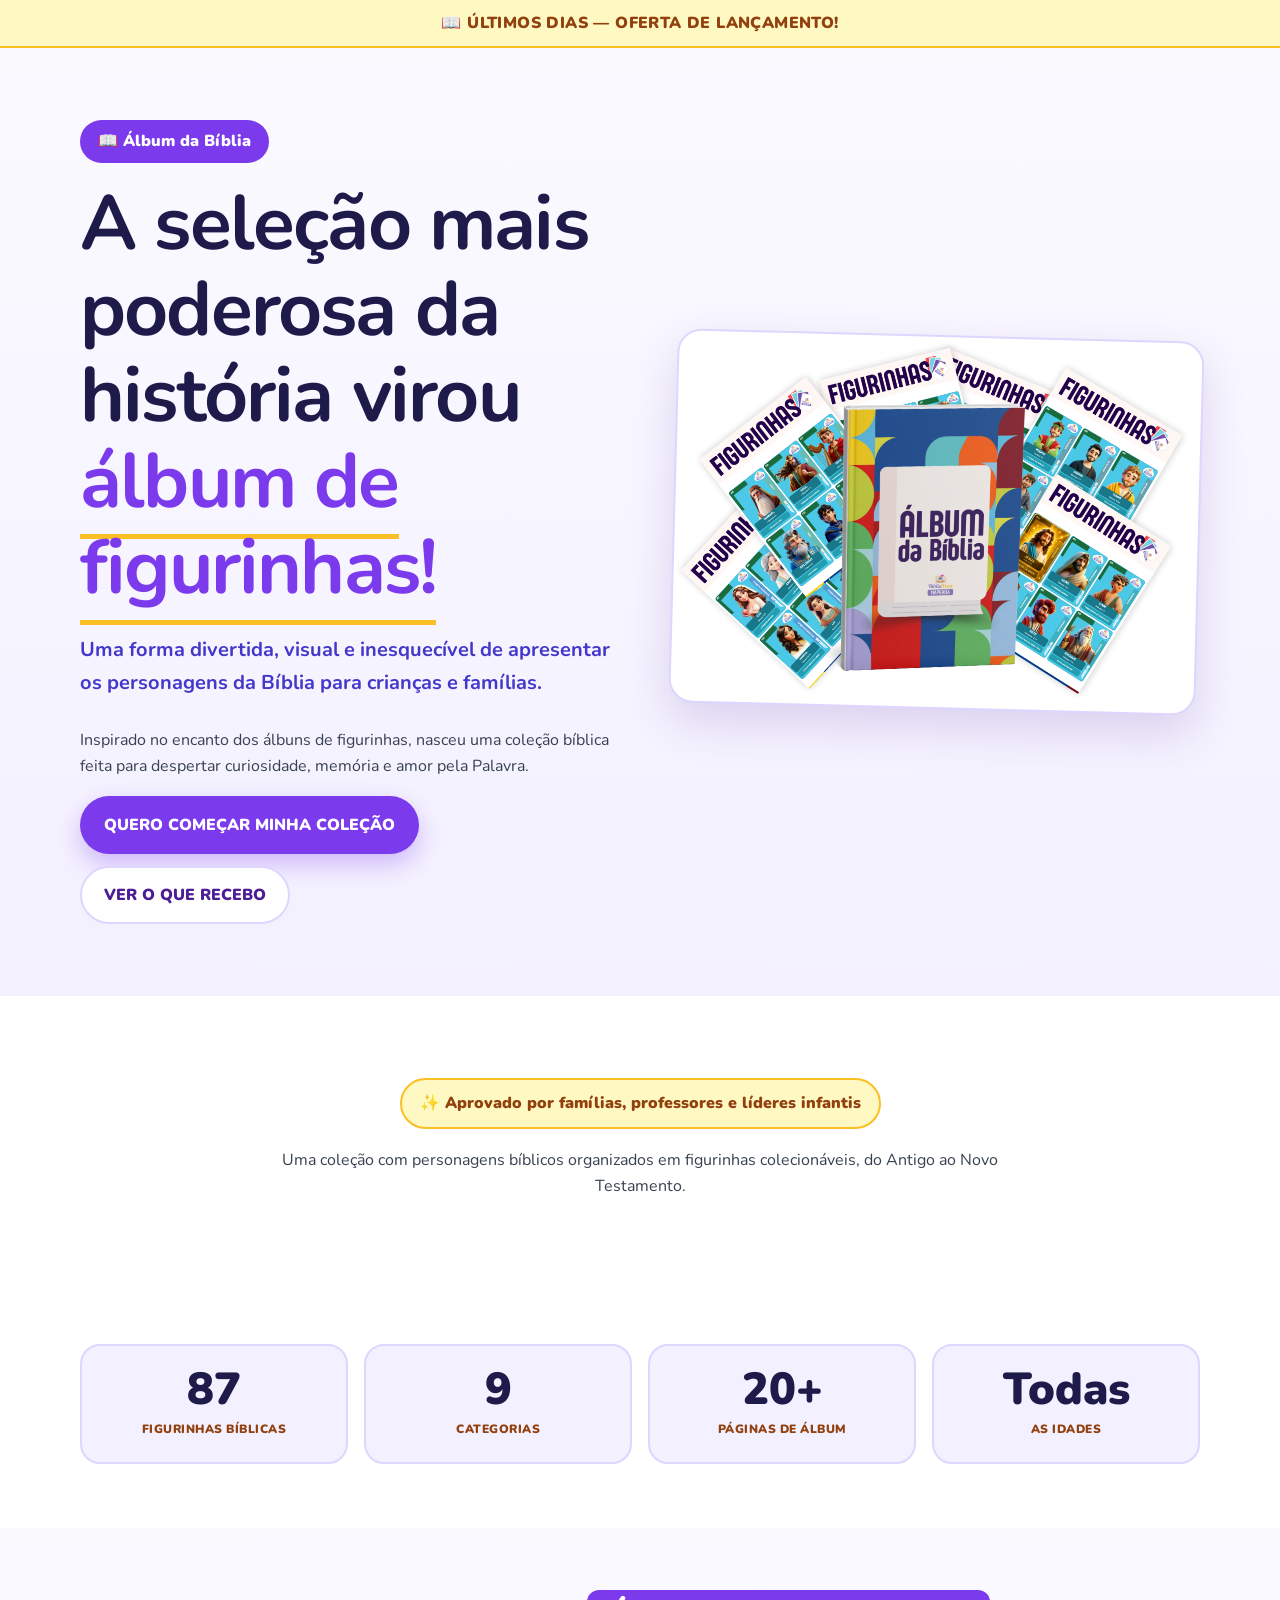
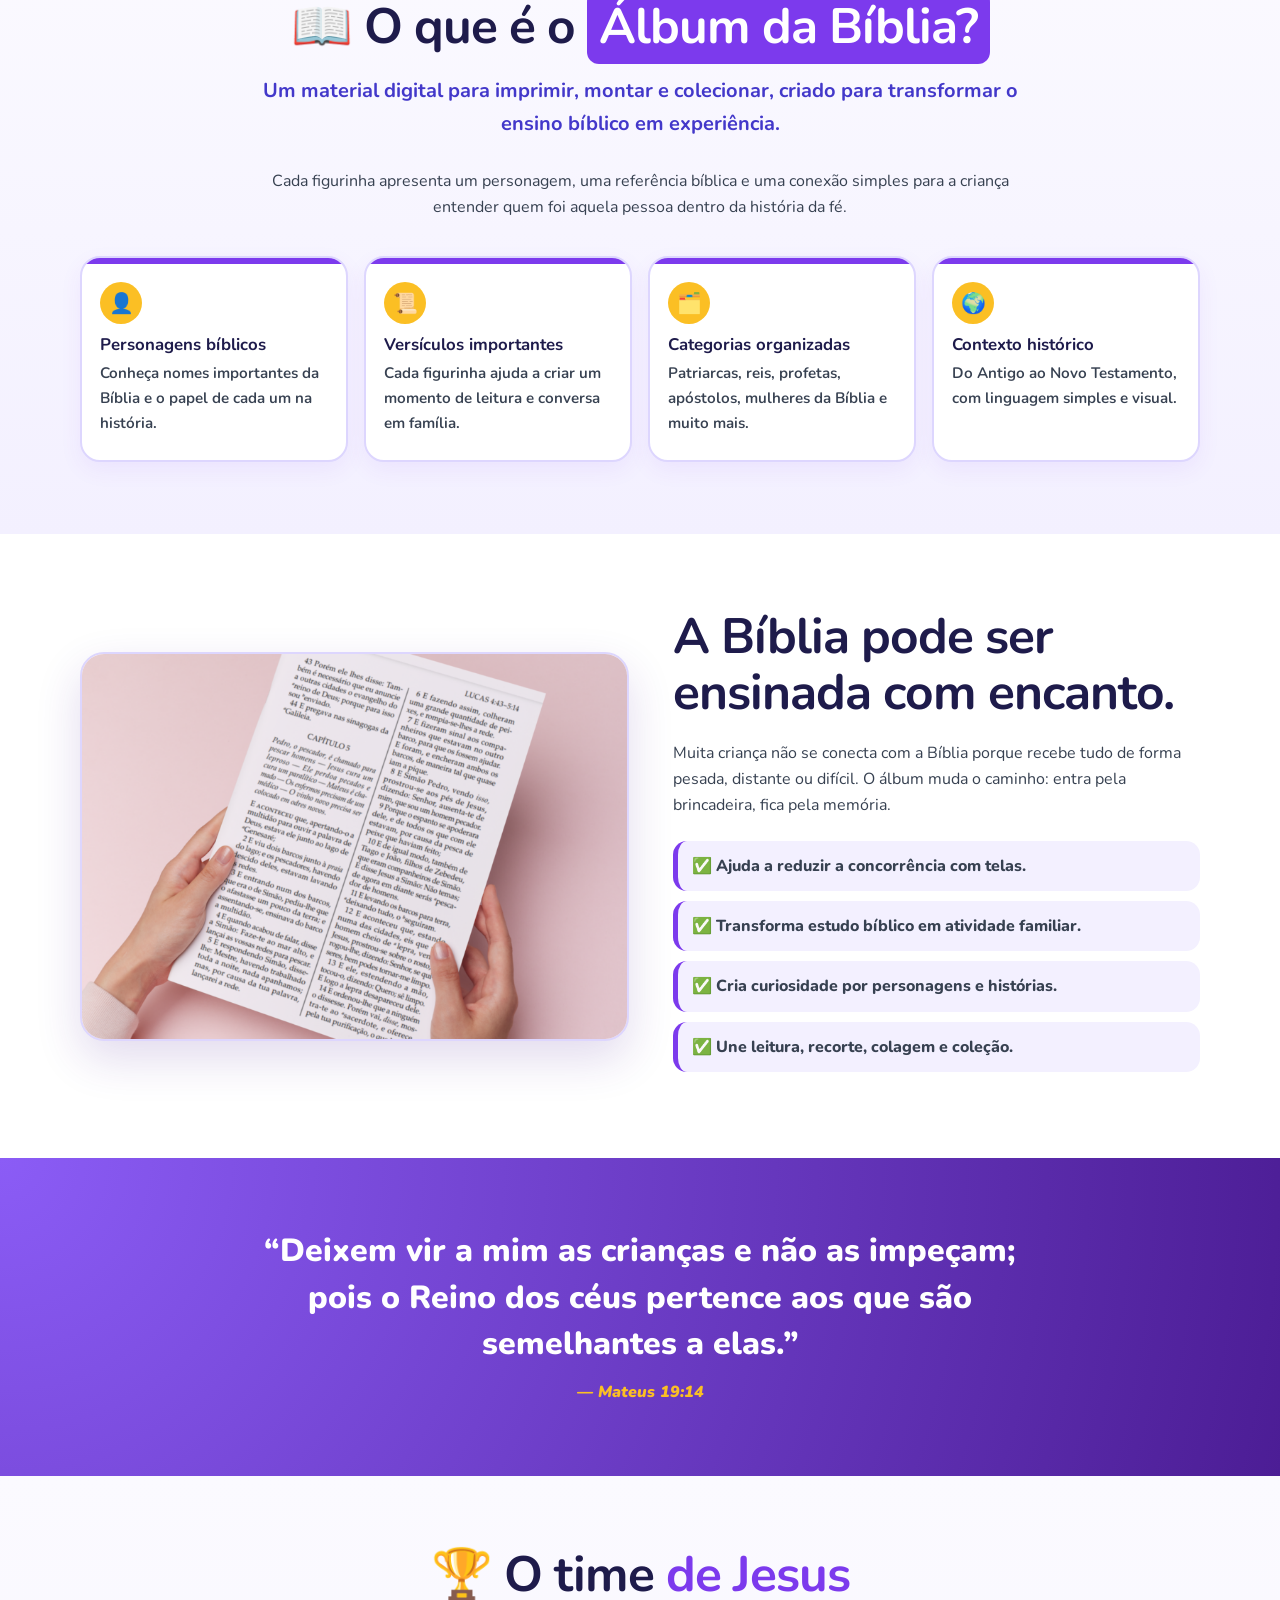
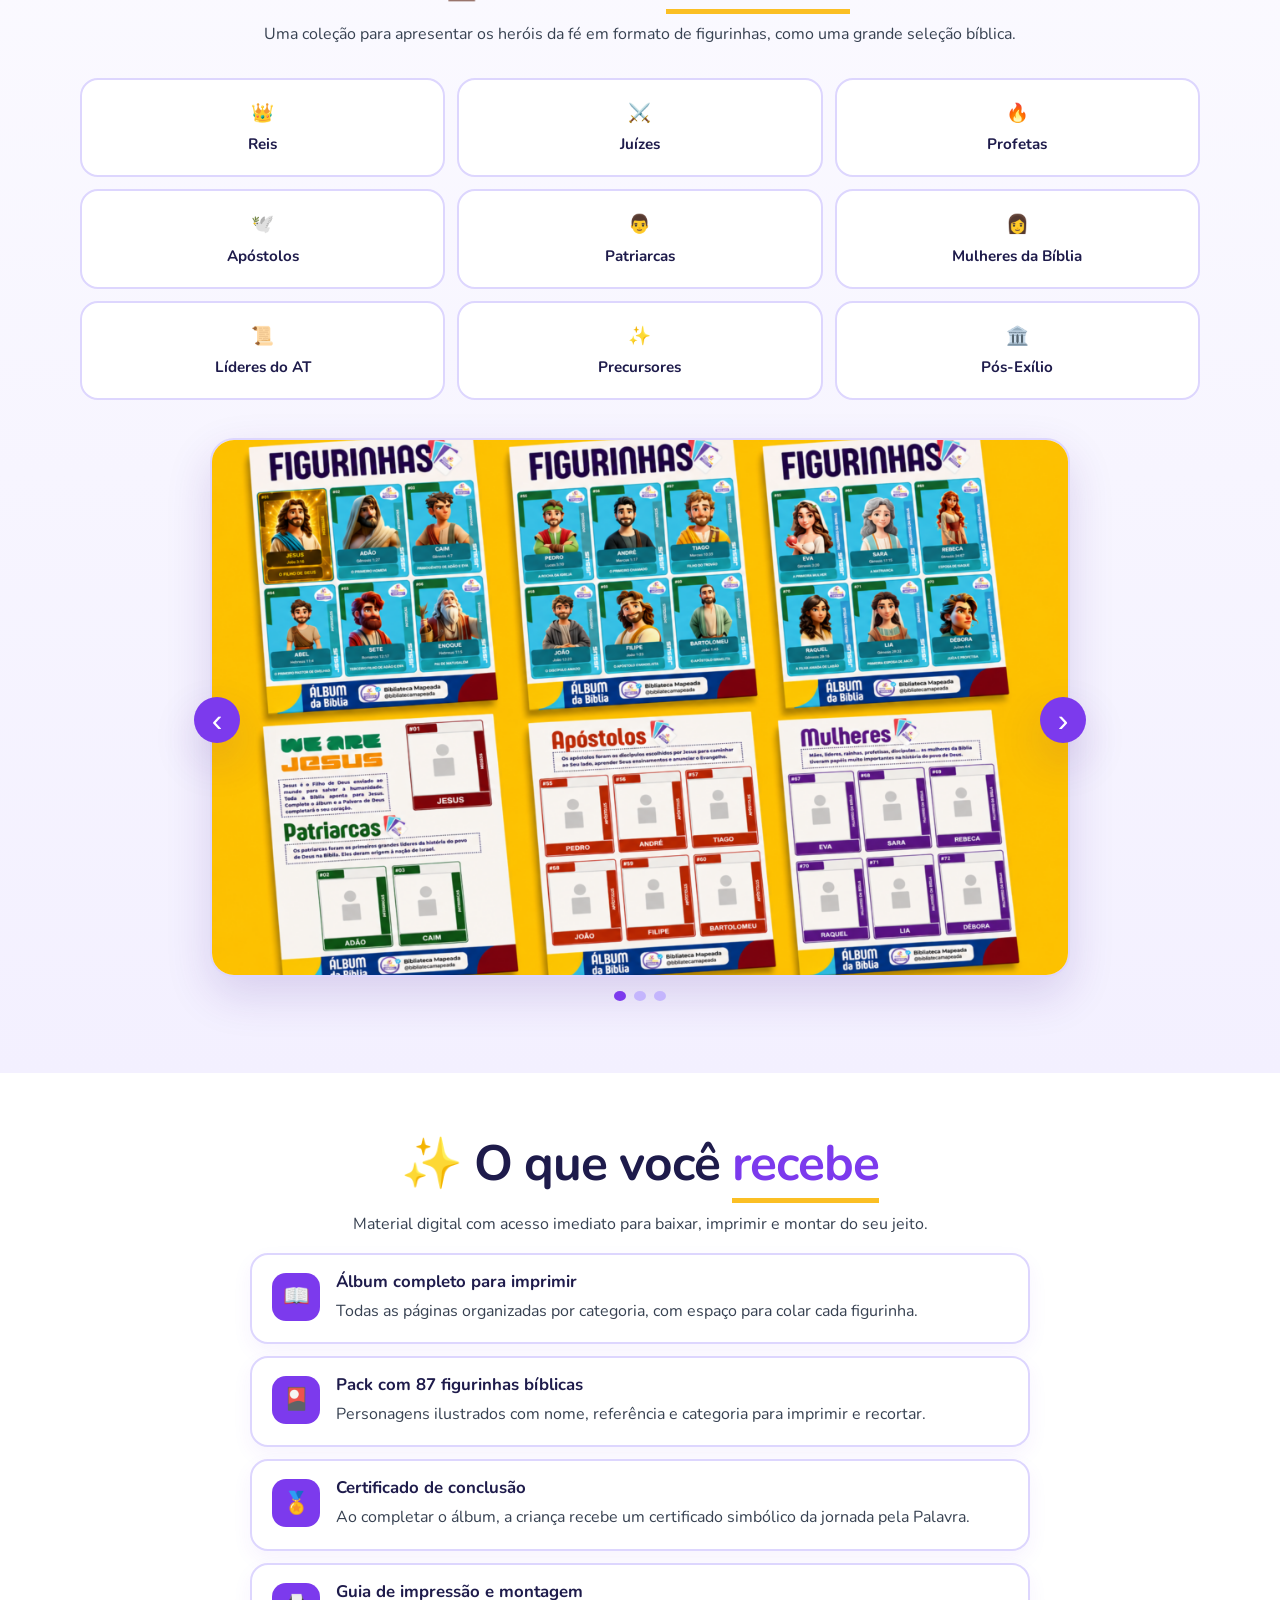
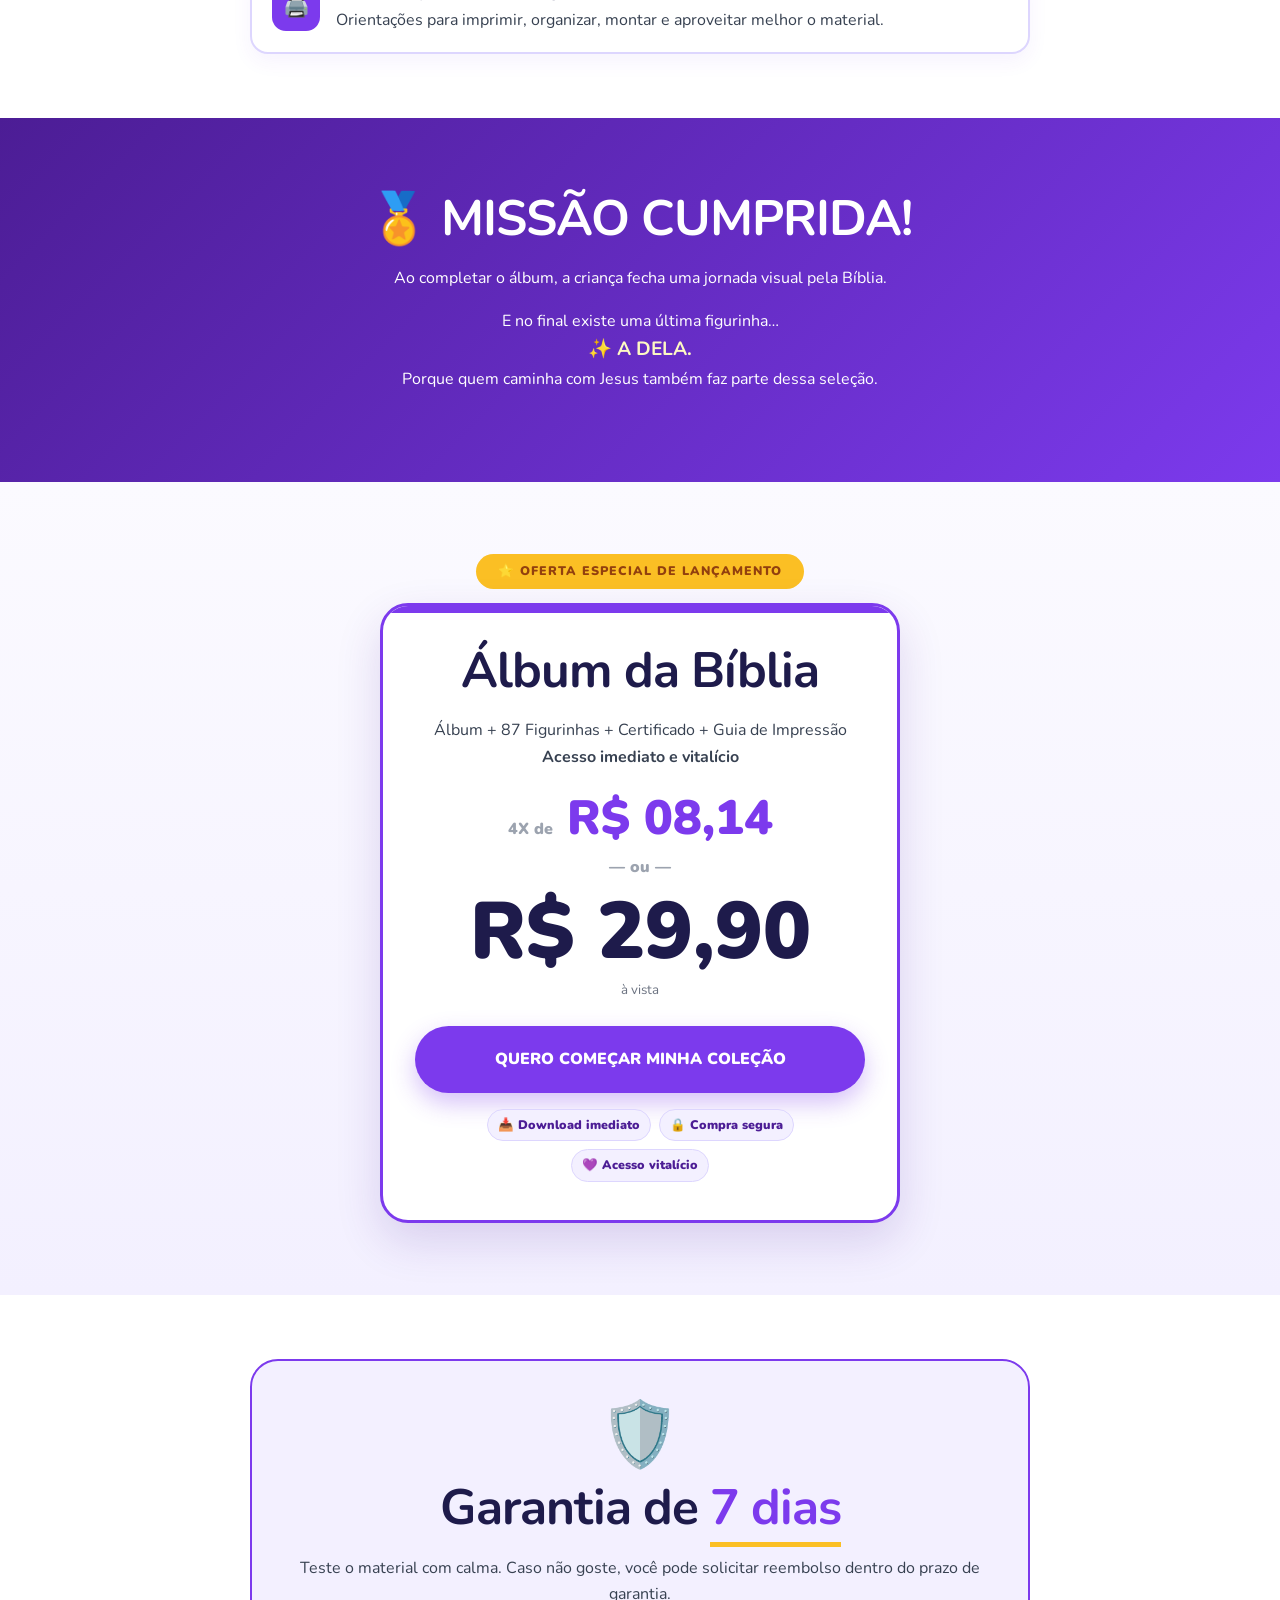
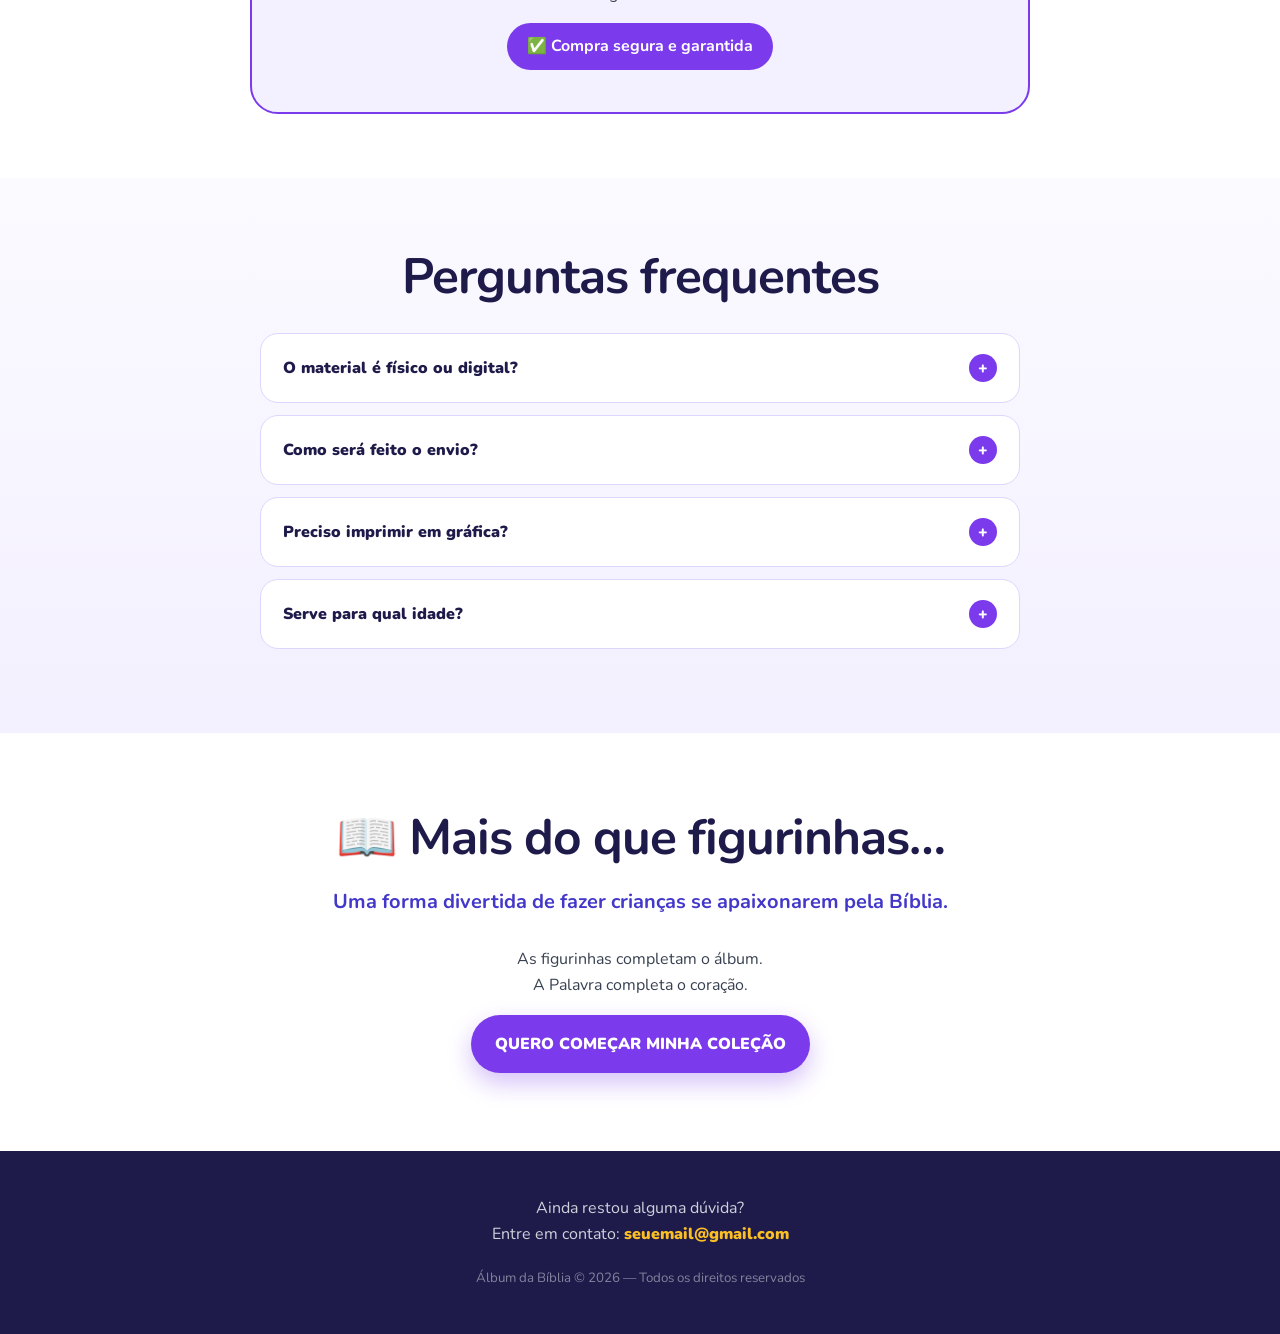
==== index.html @ df05c43b "site album da biblia" ====
<!DOCTYPE html>
<html lang="pt-BR">
<head>
  <meta charset="UTF-8" />
  <meta name="viewport" content="width=device-width, initial-scale=1.0" />

  <title>Álbum da Bíblia | Figurinhas Bíblicas</title>

  <meta name="description" content="Álbum da Bíblia com figurinhas bíblicas para imprimir, colecionar e ensinar a Palavra de forma lúdica." />

  <link rel="preconnect" href="https://fonts.googleapis.com" />
  <link rel="preconnect" href="https://fonts.gstatic.com" crossorigin />
  <link href="https://fonts.googleapis.com/css2?family=Fredoka+One&family=Nunito:wght@400;600;700;800;900;1000&display=swap" rel="stylesheet" />

  <link rel="stylesheet" href="soucer/css/style.css" />
</head>

<body>
  <div class="top-alert">
    📖 ÚLTIMOS DIAS — OFERTA DE LANÇAMENTO!
  </div>

  <main>
    <!-- HERO -->
    <section class="section-light hero">
      <div class="container hero-grid">
        <div class="hero-text">
          <div class="pill">📖 Álbum da Bíblia</div>

          <h1>
            A seleção mais poderosa da história virou
            <span>álbum de figurinhas!</span>
          </h1>

          <p class="lead">
            Uma forma divertida, visual e inesquecível de apresentar os personagens da Bíblia para crianças e famílias.
          </p>

          <p>
            Inspirado no encanto dos álbuns de figurinhas, nasceu uma coleção bíblica feita para despertar curiosidade,
            memória e amor pela Palavra.
          </p>

          <div class="hero-actions">
            <a class="btn btn-primary js-checkout" href="#preco">
              QUERO COMEÇAR MINHA COLEÇÃO
            </a>

            <a class="btn btn-secondary" href="#conteudo">
              VER O QUE RECEBO
            </a>
          </div>
        </div>

        <div class="hero-image image-frame">
          <img src="soucer/img/MOCKUPS-1.png" alt="Mockup do Álbum da Bíblia" />
        </div>
      </div>
    </section>

    <!-- SELO -->
    <section class="section-white">
      <div class="container center narrow">
        <span class="seal">✨ Aprovado por famílias, professores e líderes infantis</span>

        <p style="margin-top: 18px;">
          Uma coleção com personagens bíblicos organizados em figurinhas colecionáveis,
          do Antigo ao Novo Testamento.
        </p>
      </div>
    </section>

    <!-- NÚMEROS -->
    <section class="section-white">
      <div class="container">
        <div class="stats-grid">
          <div>
            <strong>87</strong>
            <span>Figurinhas Bíblicas</span>
          </div>

          <div>
            <strong>9</strong>
            <span>Categorias</span>
          </div>

          <div>
            <strong>20+</strong>
            <span>Páginas de Álbum</span>
          </div>

          <div>
            <strong>Todas</strong>
            <span>as Idades</span>
          </div>
        </div>
      </div>
    </section>

    <!-- O QUE É -->
    <section class="section-light" id="conteudo">
      <div class="container center narrow">
        <h2>📖 O que é o <mark>Álbum da Bíblia?</mark></h2>

        <p class="lead">
          Um material digital para imprimir, montar e colecionar, criado para transformar o ensino bíblico em experiência.
        </p>

        <p>
          Cada figurinha apresenta um personagem, uma referência bíblica e uma conexão simples para a criança entender
          quem foi aquela pessoa dentro da história da fé.
        </p>
      </div>

      <div class="container">
        <div class="cards-grid">
          <article class="info-card">
            <span>👤</span>
            <h3>Personagens bíblicos</h3>
            <p>Conheça nomes importantes da Bíblia e o papel de cada um na história.</p>
          </article>

          <article class="info-card">
            <span>📜</span>
            <h3>Versículos importantes</h3>
            <p>Cada figurinha ajuda a criar um momento de leitura e conversa em família.</p>
          </article>

          <article class="info-card">
            <span>🗂️</span>
            <h3>Categorias organizadas</h3>
            <p>Patriarcas, reis, profetas, apóstolos, mulheres da Bíblia e muito mais.</p>
          </article>

          <article class="info-card">
            <span>🌍</span>
            <h3>Contexto histórico</h3>
            <p>Do Antigo ao Novo Testamento, com linguagem simples e visual.</p>
          </article>
        </div>
      </div>
    </section>

    <!-- IMAGEM E BARREIRAS -->
    <section class="section-white split">
      <div class="container two-columns">
        <div class="image-frame">
          <img src="soucer/img/MOCKUPS-3-768x543-1.png" alt="Páginas internas do Álbum da Bíblia" />
        </div>

        <div>
          <h2>A Bíblia pode ser ensinada com encanto.</h2>

          <p>
            Muita criança não se conecta com a Bíblia porque recebe tudo de forma pesada, distante ou difícil.
            O álbum muda o caminho: entra pela brincadeira, fica pela memória.
          </p>

          <ul class="check-list">
            <li>Ajuda a reduzir a concorrência com telas.</li>
            <li>Transforma estudo bíblico em atividade familiar.</li>
            <li>Cria curiosidade por personagens e histórias.</li>
            <li>Une leitura, recorte, colagem e coleção.</li>
          </ul>
        </div>
      </div>
    </section>

    <!-- VERSÍCULO -->
    <section class="quote-section">
      <div class="container center narrow">
        <blockquote>
          “Deixem vir a mim as crianças e não as impeçam; pois o Reino dos céus pertence aos que são semelhantes a elas.”
        </blockquote>

        <cite>— Mateus 19:14</cite>
      </div>
    </section>

    <!-- TIME -->
    <section class="section-light">
      <div class="container center narrow">
        <h2>🏆 O time <span class="underline">de Jesus</span></h2>

        <p>
          Uma coleção para apresentar os heróis da fé em formato de figurinhas, como uma grande seleção bíblica.
        </p>
      </div>

      <div class="container">
        <div class="team-grid">
          <div>👑 <strong>Reis</strong></div>
          <div>⚔️ <strong>Juízes</strong></div>
          <div>🔥 <strong>Profetas</strong></div>
          <div>🕊️ <strong>Apóstolos</strong></div>
          <div>👨 <strong>Patriarcas</strong></div>
          <div>👩 <strong>Mulheres da Bíblia</strong></div>
          <div>📜 <strong>Líderes do AT</strong></div>
          <div>✨ <strong>Precursores</strong></div>
          <div>🏛️ <strong>Pós-Exílio</strong></div>
        </div>
      </div>

      <div class="container">
        <div class="carousel" data-carousel>
          <button class="carousel-btn prev" type="button" aria-label="Imagem anterior">‹</button>

          <div class="carousel-viewport image-frame">
            <div class="carousel-track">
              <figure class="carousel-slide">
                <img src="soucer/img/ChatGPT-Image-22_05_2026-01_44_16-1024x683.png"Exemplo de páginas do álbum" />
              </figure>

              <figure class="carousel-slide">
                <img src="soucer/img/MOCKUPS-1-1024x724.png" alt="Mockup do álbum bíblico" />
              </figure>

              <figure class="carousel-slide">
                <img src="soucer/img/MOCKUPS-1-768x543.png" alt="Álbum da Bíblia em mockup" />
              </figure>
            </div>
          </div>

          <button class="carousel-btn next" type="button" aria-label="Próxima imagem">›</button>

          <div class="carousel-dots"></div>
        </div>
      </div>
    </section>

    <!-- O QUE RECEBE -->
    <section class="section-white" id="recebe">
      <div class="container center narrow">
        <h2>✨ O que você <span class="underline">recebe</span></h2>

        <p>
          Material digital com acesso imediato para baixar, imprimir e montar do seu jeito.
        </p>
      </div>

      <div class="container receive-list">
        <article class="receive-item">
          <span>📖</span>
          <div>
            <h3>Álbum completo para imprimir</h3>
            <p>Todas as páginas organizadas por categoria, com espaço para colar cada figurinha.</p>
          </div>
        </article>

        <article class="receive-item">
          <span>🎴</span>
          <div>
            <h3>Pack com 87 figurinhas bíblicas</h3>
            <p>Personagens ilustrados com nome, referência e categoria para imprimir e recortar.</p>
          </div>
        </article>

        <article class="receive-item">
          <span>🏅</span>
          <div>
            <h3>Certificado de conclusão</h3>
            <p>Ao completar o álbum, a criança recebe um certificado simbólico da jornada pela Palavra.</p>
          </div>
        </article>

        <article class="receive-item">
          <span>🖨️</span>
          <div>
            <h3>Guia de impressão e montagem</h3>
            <p>Orientações para imprimir, organizar, montar e aproveitar melhor o material.</p>
          </div>
        </article>
      </div>
    </section>

    <!-- MISSÃO -->
    <section class="mission-section">
      <div class="container center narrow">
        <h2>🏅 MISSÃO CUMPRIDA!</h2>

        <p>
          Ao completar o álbum, a criança fecha uma jornada visual pela Bíblia.
        </p>

        <p>
          E no final existe uma última figurinha…
          <br />
          <strong>✨ A DELA.</strong>
          <br />
          Porque quem caminha com Jesus também faz parte dessa seleção.
        </p>
      </div>
    </section>

    <!-- PREÇO -->
    <section class="section-light" id="preco">
      <div class="container price-wrap">
        <span class="offer-badge">⭐ Oferta especial de lançamento</span>

        <div class="price-card">
          <h2>Álbum da Bíblia</h2>

          <p>
            Álbum + 87 Figurinhas + Certificado + Guia de Impressão
            <br />
            <strong>Acesso imediato e vitalício</strong>
          </p>

          <div class="installments">
            <span>4X de</span> R$ 08,14
          </div>

          <div class="or">— ou —</div>

          <div class="price">R$ 29,90</div>

          <small>à vista</small>

          <a class="btn btn-primary btn-large js-checkout" href="#preco">
            QUERO COMEÇAR MINHA COLEÇÃO
          </a>

          <div class="trust-row">
            <span>📥 Download imediato</span>
            <span>🔒 Compra segura</span>
            <span>💜 Acesso vitalício</span>
          </div>
        </div>
      </div>
    </section>

    <!-- GARANTIA -->
    <section class="section-white">
      <div class="container guarantee">
        <span>🛡️</span>

        <h2>Garantia de <span class="underline">7 dias</span></h2>

        <p>
          Teste o material com calma. Caso não goste, você pode solicitar reembolso dentro do prazo de garantia.
        </p>

        <strong>✅ Compra segura e garantida</strong>
      </div>
    </section>

    <!-- FAQ -->
    <section class="section-light faq-section">
      <div class="container narrow">
        <h2 class="center">Perguntas frequentes</h2>

        <div class="faq-item">
          <button class="faq-question" type="button">
            O material é físico ou digital?
            <span>+</span>
          </button>

          <div class="faq-answer">
            O Álbum da Bíblia é um produto digital. Você recebe o acesso para baixar, imprimir e montar.
          </div>
        </div>

        <div class="faq-item">
          <button class="faq-question" type="button">
            Como será feito o envio?
            <span>+</span>
          </button>

          <div class="faq-answer">
            O acesso é liberado no e-mail usado na compra após a confirmação do pagamento.
          </div>
        </div>

        <div class="faq-item">
          <button class="faq-question" type="button">
            Preciso imprimir em gráfica?
            <span>+</span>
          </button>

          <div class="faq-answer">
            Não obrigatoriamente. Você pode imprimir em casa ou em uma gráfica, conforme a qualidade que desejar.
          </div>
        </div>

        <div class="faq-item">
          <button class="faq-question" type="button">
            Serve para qual idade?
            <span>+</span>
          </button>

          <div class="faq-answer">
            Serve para crianças em fase de alfabetização e também para atividades em família, igreja, escola bíblica e ministério infantil.
          </div>
        </div>
      </div>
    </section>

    <!-- CTA FINAL -->
    <section class="final-cta">
      <div class="container center narrow">
        <h2>📖 Mais do que figurinhas…</h2>

        <p class="lead">
          Uma forma divertida de fazer crianças se apaixonarem pela Bíblia.
        </p>

        <p>
          As figurinhas completam o álbum.
          <br />
          A Palavra completa o coração.
        </p>

        <a class="btn btn-primary js-checkout" href="#preco">
          QUERO COMEÇAR MINHA COLEÇÃO
        </a>
      </div>
    </section>
  </main>

  <!-- RODAPÉ -->
  <footer>
    <div class="container center">
      <p>
        Ainda restou alguma dúvida?
        <br />
        Entre em contato:
        <a href="mailto:seuemail@gmail.com">seuemail@gmail.com</a>
      </p>

      <small>
        Álbum da Bíblia © 2026 — Todos os direitos reservados
      </small>
    </div>
  </footer>

  <div id="toastArea" class="toast-area"></div>

  <script src="soucer/jv/script.js"></script>
</body>
</html>
---- soucer/css/style.css ----
:root {
  --purple: #7c3aed;
  --purple-dark: #4c1d95;
  --purple-soft: #f3f0ff;
  --yellow: #fbbf24;
  --yellow-soft: #fef9c3;
  --ink: #1e1b4b;
  --text: #374151;
  --muted: #6b7280;
  --white: #ffffff;
  --line: #ddd6fe;
  --shadow: 0 18px 45px rgba(76, 29, 149, .16);
  --radius: 24px;
}

* {
  box-sizing: border-box;
}

html {
  scroll-behavior: smooth;
}

body {
  margin: 0;
  font-family: "Nunito", "Segoe UI", Arial, sans-serif;
  color: var(--text);
  background: var(--purple-soft);
  line-height: 1.65;
}

img {
  max-width: 100%;
  display: block;
}

a {
  color: inherit;
}

.top-alert {
  position: sticky;
  top: 0;
  z-index: 20;
  text-align: center;
  background: var(--yellow-soft);
  color: #92400e;
  font-weight: 900;
  letter-spacing: .4px;
  padding: 10px 14px;
  border-bottom: 2px solid var(--yellow);
}

.container {
  width: min(1120px, calc(100% - 32px));
  margin: 0 auto;
}

.narrow {
  max-width: 760px;
}

.center {
  text-align: center;
}

.section-light {
  padding: 72px 0;
  background: linear-gradient(180deg, #fbfaff 0%, #f3f0ff 100%);
}

.section-white {
  padding: 64px 0;
  background: var(--white);
}

h1,
h2,
h3,
p {
  margin-top: 0;
}

h1,
h2,
h3 {
  color: var(--ink);
  line-height: 1.12;
}

h1 {
  font-size: clamp(2.1rem, 6vw, 4.8rem);
  letter-spacing: -1.8px;
  margin-bottom: 22px;
}

h1 span,
.underline {
  color: var(--purple);
  border-bottom: 5px solid var(--yellow);
}

h2 {
  font-size: clamp(1.9rem, 4vw, 3.1rem);
  letter-spacing: -1px;
  margin-bottom: 18px;
}

h3 {
  font-size: 1.05rem;
  margin-bottom: 6px;
}

mark {
  background: var(--purple);
  color: var(--white);
  border-radius: 12px;
  padding: 3px 12px;
}

.lead {
  font-size: clamp(1.05rem, 2vw, 1.25rem);
  font-weight: 700;
  color: #4338ca;
  margin-bottom: 28px;
}

.pill,
.seal,
.offer-badge {
  display: inline-flex;
  align-items: center;
  justify-content: center;
  gap: 8px;
  border-radius: 999px;
  font-weight: 900;
}

.pill {
  background: var(--purple);
  color: var(--white);
  padding: 8px 18px;
  margin-bottom: 18px;
}

.seal {
  background: var(--yellow-soft);
  border: 2px solid var(--yellow);
  color: #92400e;
  padding: 10px 18px;
  margin-top: 18px;
}

.hero-grid,
.two-columns {
  display: grid;
  grid-template-columns: 1.02fr .98fr;
  align-items: center;
  gap: 44px;
}

.hero-text {
  min-width: 0;
}

.hero-actions {
  display: flex;
  flex-wrap: wrap;
  gap: 12px;
}

.btn {
  display: inline-flex;
  align-items: center;
  justify-content: center;
  min-height: 50px;
  padding: 14px 22px;
  border-radius: 999px;
  font-weight: 900;
  text-decoration: none;
  border: 2px solid transparent;
  cursor: pointer;
  transition: transform .2s ease, box-shadow .2s ease, background .2s ease;
}

.btn:hover {
  transform: translateY(-2px);
}

.btn-primary {
  background: var(--purple);
  color: var(--white);
  box-shadow: 0 10px 24px rgba(124, 58, 237, .32);
}

.btn-primary:hover {
  background: var(--purple-dark);
}

.btn-secondary {
  background: var(--white);
  color: var(--purple-dark);
  border-color: var(--line);
}

.btn-large {
  width: 100%;
  font-size: 1rem;
  padding: 18px 28px;
}

.image-frame {
  background: var(--white);
  border: 2px solid var(--line);
  border-radius: var(--radius);
  box-shadow: var(--shadow);
  overflow: hidden;
}

.image-frame img {
  width: 100%;
  height: 100%;
  object-fit: cover;
}

.hero-image {
  transform: rotate(1.5deg);
}

.stats-grid {
  display: grid;
  grid-template-columns: repeat(4, 1fr);
  gap: 16px;
}

.stats-grid div {
  text-align: center;
  background: var(--purple-soft);
  border: 2px solid var(--line);
  border-radius: 20px;
  padding: 22px 12px;
}

.stats-grid strong {
  display: block;
  color: var(--ink);
  font-size: clamp(2rem, 4vw, 2.8rem);
  line-height: 1;
  font-weight: 1000;
}

.stats-grid span {
  display: block;
  margin-top: 8px;
  color: #92400e;
  text-transform: uppercase;
  font-size: .75rem;
  font-weight: 900;
  letter-spacing: .5px;
}

.cards-grid {
  display: grid;
  grid-template-columns: repeat(4, 1fr);
  gap: 16px;
  margin-top: 36px;
}

.info-card {
  position: relative;
  background: var(--white);
  border: 2px solid var(--line);
  border-radius: 20px;
  padding: 24px 18px;
  box-shadow: 0 8px 22px rgba(124, 58, 237, .07);
  overflow: hidden;
}

.info-card::before {
  content: "";
  position: absolute;
  inset: 0 0 auto;
  height: 6px;
  background: var(--purple);
}

.info-card span {
  display: grid;
  place-items: center;
  width: 42px;
  height: 42px;
  background: var(--yellow);
  border-radius: 50%;
  font-size: 1.25rem;
  margin-bottom: 12px;
}

.info-card p {
  margin: 0;
  font-size: .95rem;
  font-weight: 650;
}

.split {
  padding-top: 76px;
  padding-bottom: 76px;
}

.check-list {
  list-style: none;
  padding: 0;
  margin: 22px 0 0;
}

.check-list li {
  background: var(--purple-soft);
  border-left: 5px solid var(--purple);
  border-radius: 14px;
  padding: 12px 14px;
  margin-bottom: 10px;
  font-weight: 800;
}

.check-list li::before {
  content: "✅ ";
}

.quote-section {
  padding: 70px 0;
  background: radial-gradient(circle at top left, #8b5cf6, var(--purple-dark));
  color: var(--white);
}

blockquote {
  margin: 0 0 12px;
  font-size: clamp(1.25rem, 3vw, 2rem);
  font-weight: 850;
  line-height: 1.45;
}

cite {
  color: var(--yellow);
  font-weight: 900;
  font-style: italic;
}

.team-grid {
  display: grid;
  grid-template-columns: repeat(3, 1fr);
  gap: 12px;
  margin-top: 30px;
  margin-bottom: 38px;
}

.team-grid div {
  background: var(--white);
  border: 2px solid var(--line);
  border-radius: 18px;
  padding: 18px 14px;
  color: var(--ink);
  text-align: center;
  font-size: 1.15rem;
}

.team-grid strong {
  display: block;
  margin-top: 4px;
  font-size: .95rem;
}

.carousel {
  position: relative;
  max-width: 860px;
  margin: 0 auto;
}

.carousel-viewport {
  overflow: hidden;
  border-radius: var(--radius);
}

.carousel-track {
  display: flex;
  transition: transform .45s ease;
  will-change: transform;
}

.carousel-slide {
  min-width: 100%;
  margin: 0;
  aspect-ratio: 16 / 10;
}

.carousel-btn {
  position: absolute;
  top: 50%;
  transform: translateY(-50%);
  z-index: 3;
  width: 46px;
  height: 46px;
  border: 0;
  border-radius: 50%;
  background: var(--purple);
  color: var(--white);
  font-size: 2rem;
  line-height: 1;
  cursor: pointer;
  box-shadow: var(--shadow);
}

.carousel-btn.prev {
  left: -16px;
}

.carousel-btn.next {
  right: -16px;
}

.carousel-dots {
  display: flex;
  justify-content: center;
  gap: 8px;
  margin-top: 14px;
}

.carousel-dots button {
  width: 10px;
  height: 10px;
  border: 0;
  border-radius: 50%;
  background: #c4b5fd;
  cursor: pointer;
}

.carousel-dots button.active {
  background: var(--purple);
}

.receive-list {
  max-width: 780px;
  display: grid;
  gap: 12px;
}

.receive-item {
  display: flex;
  gap: 16px;
  align-items: flex-start;
  background: var(--white);
  border: 2px solid var(--line);
  border-radius: 18px;
  padding: 18px 20px;
  box-shadow: 0 8px 20px rgba(124, 58, 237, .06);
}

.receive-item span {
  display: grid;
  place-items: center;
  min-width: 48px;
  height: 48px;
  border-radius: 14px;
  background: var(--purple);
  color: var(--white);
  font-size: 1.35rem;
}

.receive-item p {
  margin-bottom: 0;
}

.mission-section {
  padding: 74px 0;
  background: linear-gradient(135deg, var(--purple-dark), var(--purple));
  color: var(--white);
}

.mission-section h2,
.mission-section p {
  color: var(--white);
}

.mission-section strong {
  color: var(--yellow-soft);
  font-size: 1.2rem;
}

.price-wrap {
  max-width: 520px;
  text-align: center;
}

.offer-badge {
  background: var(--yellow);
  color: #92400e;
  padding: 7px 22px;
  text-transform: uppercase;
  font-size: .78rem;
  letter-spacing: 1px;
  margin-bottom: 14px;
}

.price-card {
  position: relative;
  background: var(--white);
  border: 3px solid var(--purple);
  border-radius: 28px;
  padding: 38px 32px;
  box-shadow: var(--shadow);
  overflow: hidden;
}

.price-card::before {
  content: "";
  position: absolute;
  inset: 0 0 auto;
  height: 7px;
  background: var(--purple);
}

.installments {
  margin-top: 24px;
  color: var(--purple);
  font-size: clamp(2rem, 6vw, 3rem);
  font-weight: 1000;
  line-height: 1;
}

.installments span {
  font-size: 1rem;
  color: #9ca3af;
}

.or {
  color: #9ca3af;
  font-weight: 900;
  margin: 12px 0;
}

.price {
  color: var(--ink);
  font-size: clamp(3rem, 9vw, 5rem);
  font-weight: 1000;
  line-height: 1;
}

.price-card small {
  display: block;
  color: var(--muted);
  margin: 8px 0 24px;
}

.trust-row {
  display: flex;
  flex-wrap: wrap;
  justify-content: center;
  gap: 8px;
  margin-top: 16px;
}

.trust-row span {
  background: var(--purple-soft);
  color: var(--purple-dark);
  border: 1px solid var(--line);
  border-radius: 999px;
  padding: 5px 10px;
  font-size: .78rem;
  font-weight: 900;
}

.guarantee {
  max-width: 780px;
  text-align: center;
  background: var(--purple-soft);
  border: 2px solid var(--purple);
  border-radius: 28px;
  padding: 42px 30px;
}

.guarantee > span {
  font-size: 4rem;
  display: block;
  line-height: 1;
  margin-bottom: 14px;
}

.guarantee strong {
  display: inline-block;
  background: var(--purple);
  color: var(--white);
  border-radius: 999px;
  padding: 10px 20px;
}

.faq-section h2 {
  margin-bottom: 28px;
}

.faq-item {
  background: var(--white);
  border: 1.5px solid var(--line);
  border-radius: 18px;
  overflow: hidden;
  margin-bottom: 12px;
}

.faq-question {
  width: 100%;
  border: 0;
  background: transparent;
  color: var(--ink);
  padding: 20px 22px;
  text-align: left;
  display: flex;
  align-items: center;
  justify-content: space-between;
  gap: 16px;
  font: inherit;
  font-weight: 900;
  cursor: pointer;
}

.faq-question:hover {
  background: var(--purple-soft);
}

.faq-question span {
  display: grid;
  place-items: center;
  width: 28px;
  height: 28px;
  min-width: 28px;
  border-radius: 50%;
  background: var(--purple);
  color: var(--white);
  transition: transform .2s ease;
}

.faq-item.open .faq-question span {
  transform: rotate(45deg);
}

.faq-answer {
  display: none;
  padding: 0 22px 22px;
  border-top: 1px dashed #e5e7eb;
  color: var(--text);
}

.faq-item.open .faq-answer {
  display: block;
  padding-top: 16px;
}

.final-cta {
  padding: 78px 0;
  background: var(--white);
}

footer {
  background: var(--ink);
  color: rgba(255, 255, 255, .8);
  padding: 44px 0;
}

footer a {
  color: var(--yellow);
  font-weight: 900;
  text-decoration: none;
}

footer small {
  color: rgba(255, 255, 255, .45);
}

.toast-area {
  position: fixed;
  left: 18px;
  bottom: 18px;
  z-index: 99;
  display: grid;
  gap: 10px;
  pointer-events: none;
}

.toast {
  background: var(--white);
  color: var(--ink);
  border-left: 5px solid #22c55e;
  border-radius: 14px;
  padding: 14px 16px;
  min-width: min(320px, calc(100vw - 36px));
  box-shadow: var(--shadow);
  font-weight: 800;
  animation: toastIn .25s ease both;
}

@keyframes toastIn {
  from {
    transform: translateX(-20px);
    opacity: 0;
  }

  to {
    transform: translateX(0);
    opacity: 1;
  }
}

.missing-image {
  min-height: 260px;
  display: grid;
  place-items: center;
  color: var(--purple-dark);
  font-weight: 900;
  padding: 24px;
  text-align: center;
}

.missing-image::after {
  content: "Imagem não encontrada. Confira o nome do arquivo dentro da pasta img.";
}

@media (max-width: 900px) {
  .hero-grid,
  .two-columns {
    grid-template-columns: 1fr;
  }

  .hero-text {
    text-align: center;
  }

  .hero-actions {
    justify-content: center;
  }

  .cards-grid {
    grid-template-columns: repeat(2, 1fr);
  }

  .stats-grid {
    grid-template-columns: repeat(2, 1fr);
  }

  .team-grid {
    grid-template-columns: repeat(2, 1fr);
  }

  .carousel-btn.prev {
    left: 8px;
  }

  .carousel-btn.next {
    right: 8px;
  }
}

@media (max-width: 560px) {
  .section-light,
  .section-white {
    padding: 48px 0;
  }

  .cards-grid,
  .stats-grid,
  .team-grid {
    grid-template-columns: 1fr;
  }

  .hero-actions .btn {
    width: 100%;
  }

  .receive-item {
    padding: 16px;
  }

  .price-card {
    padding: 34px 20px;
  }

  .top-alert {
    font-size: .82rem;
  }
}
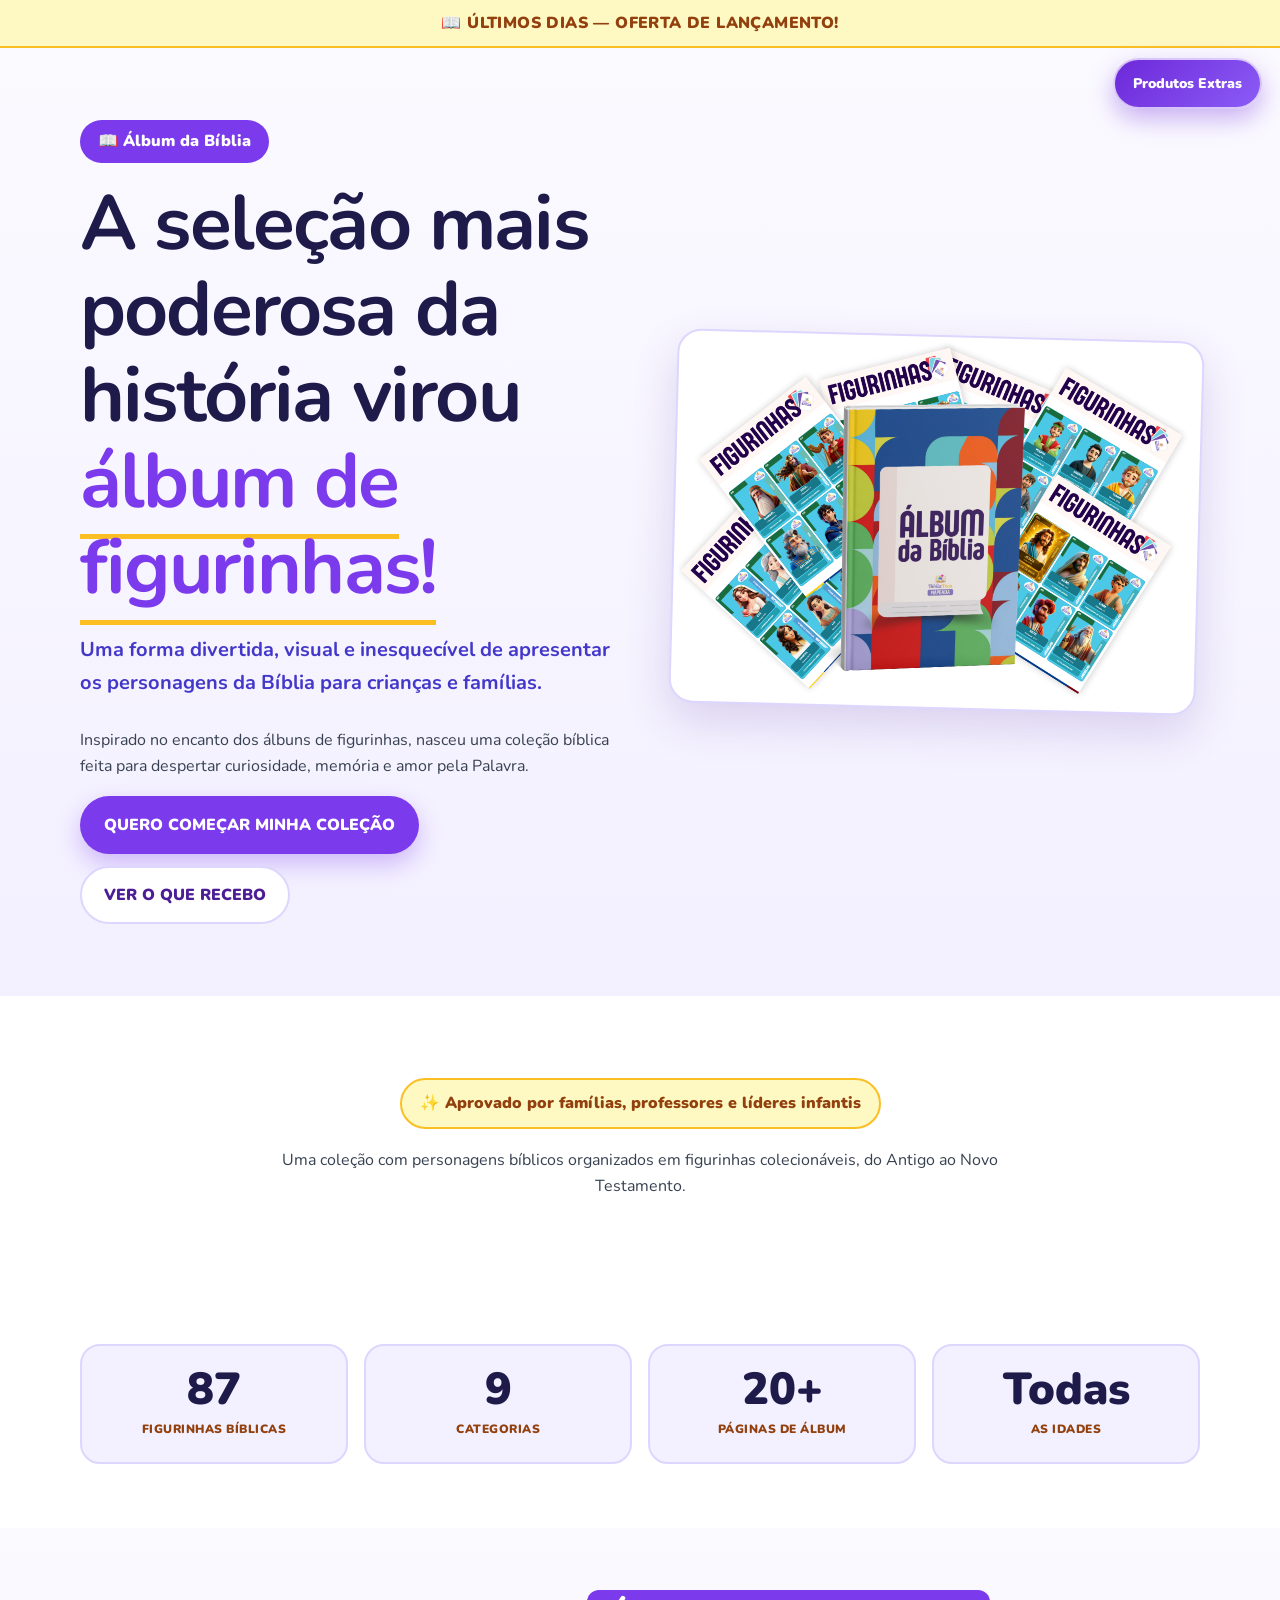
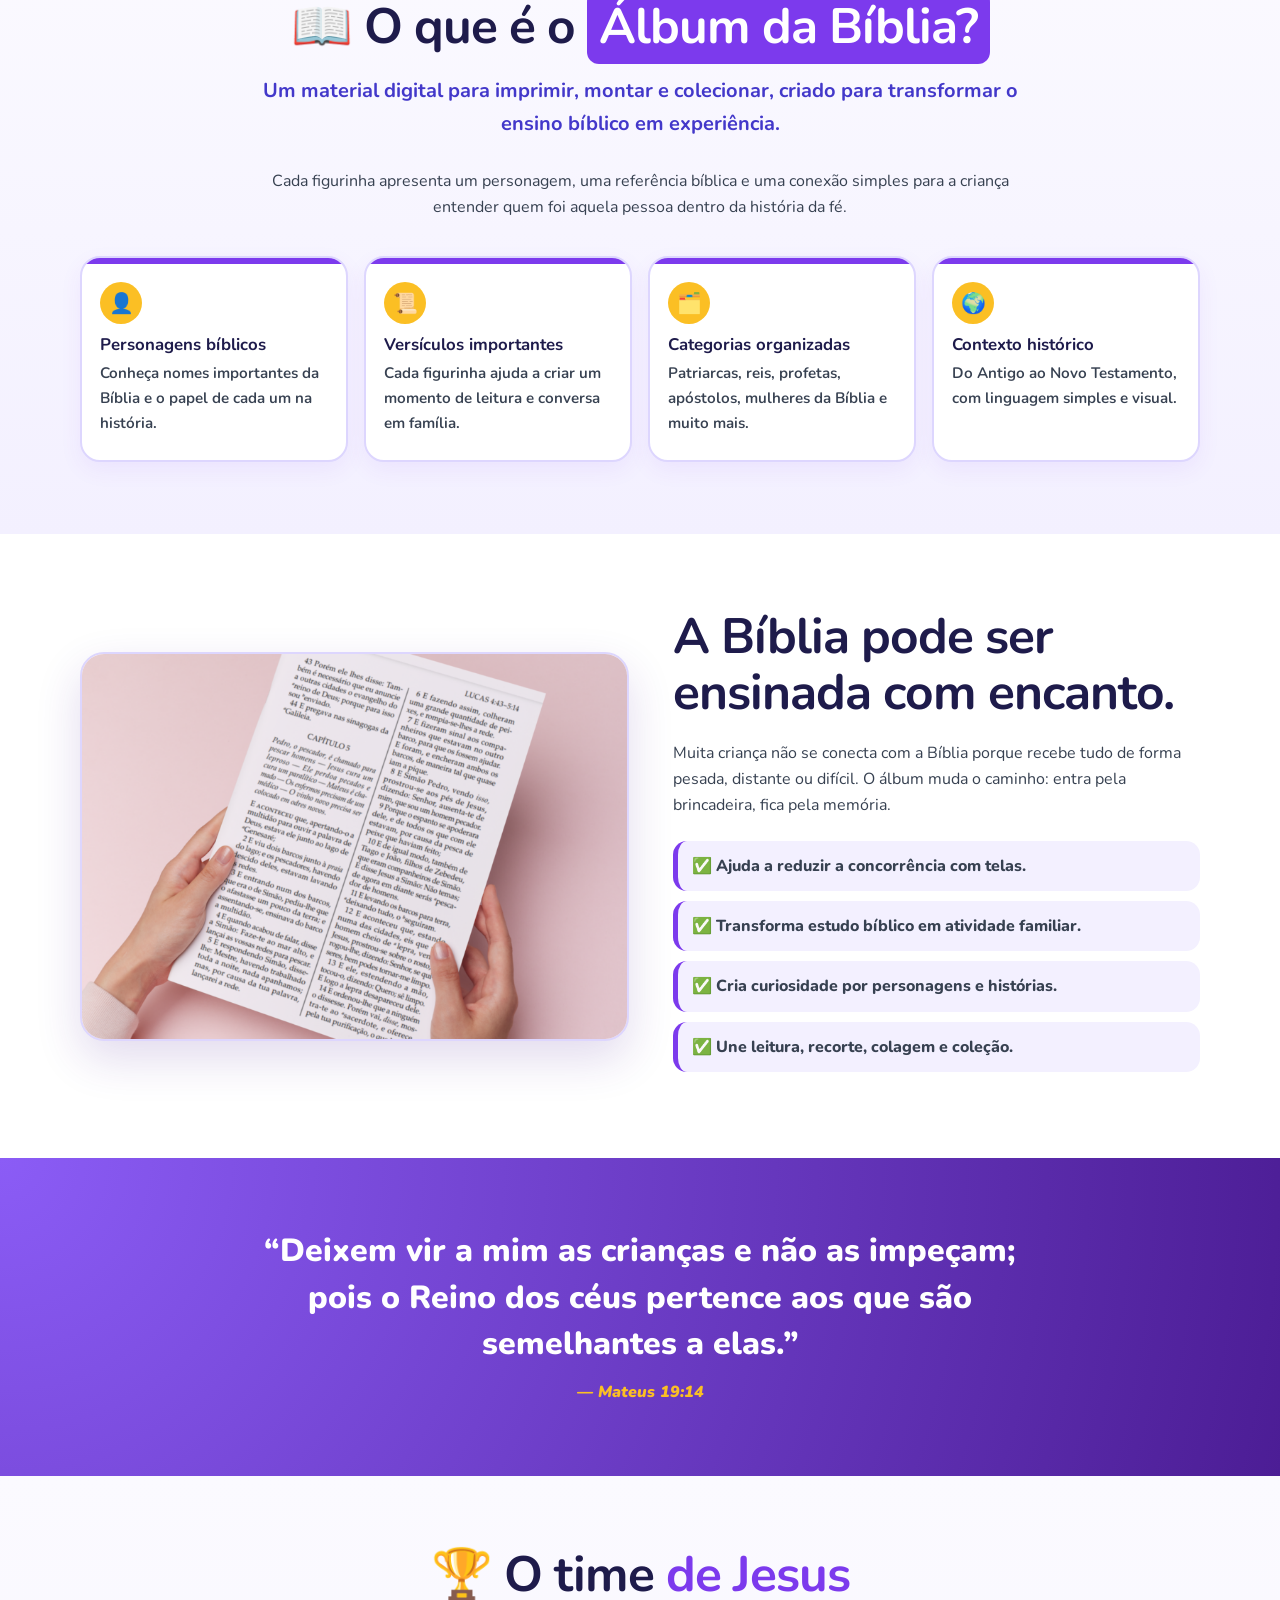
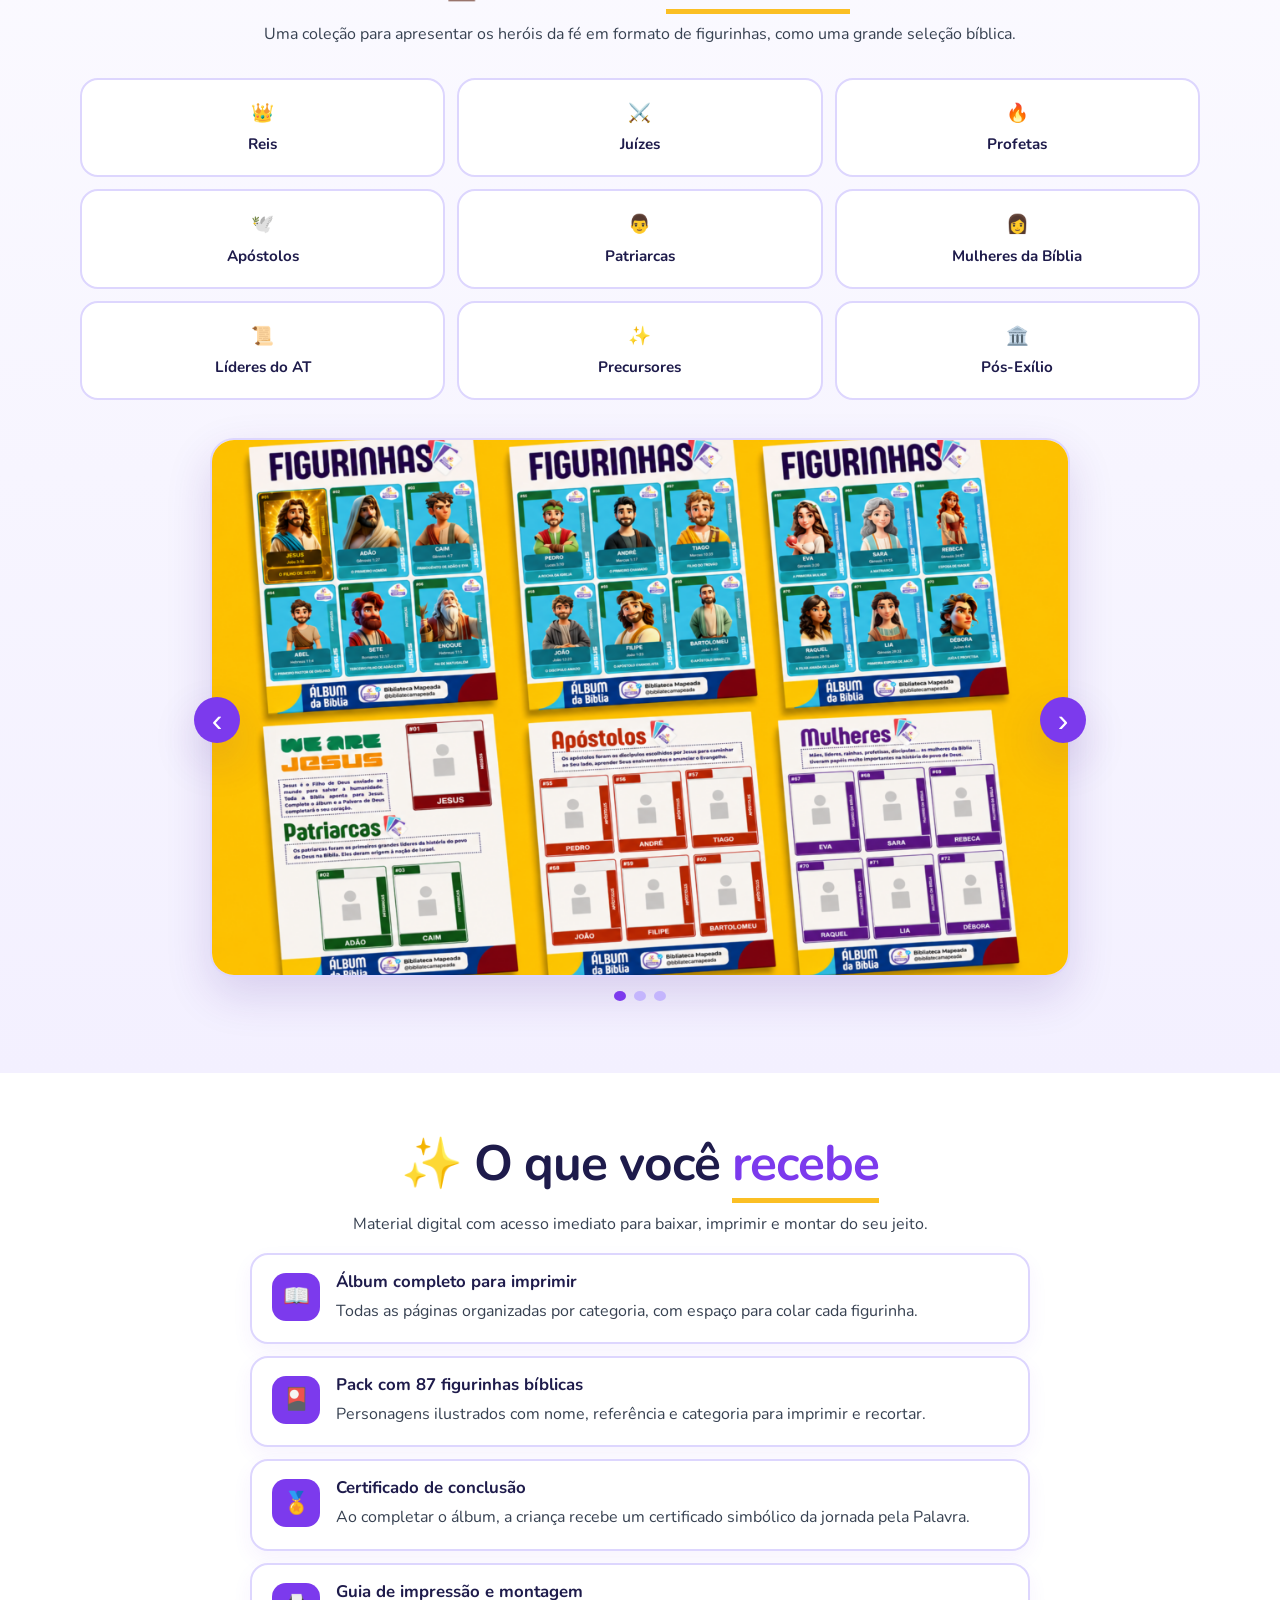
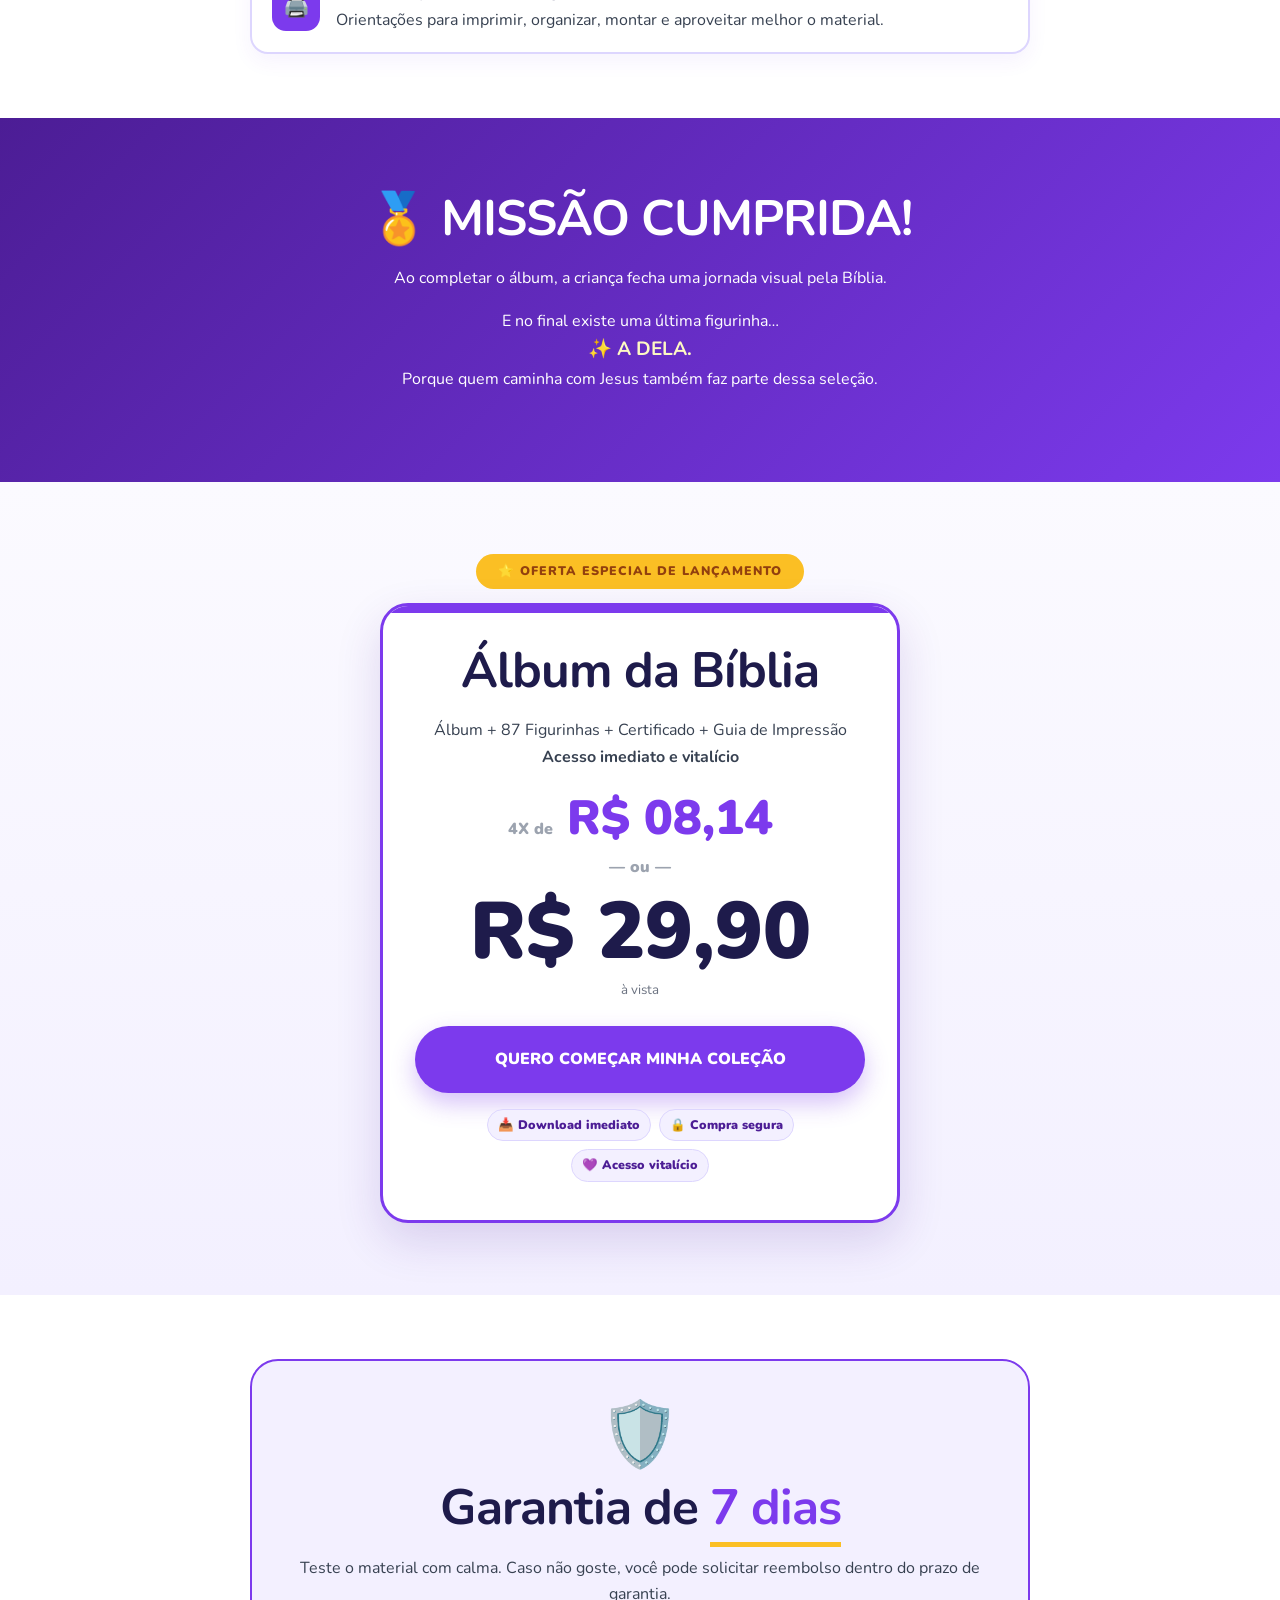
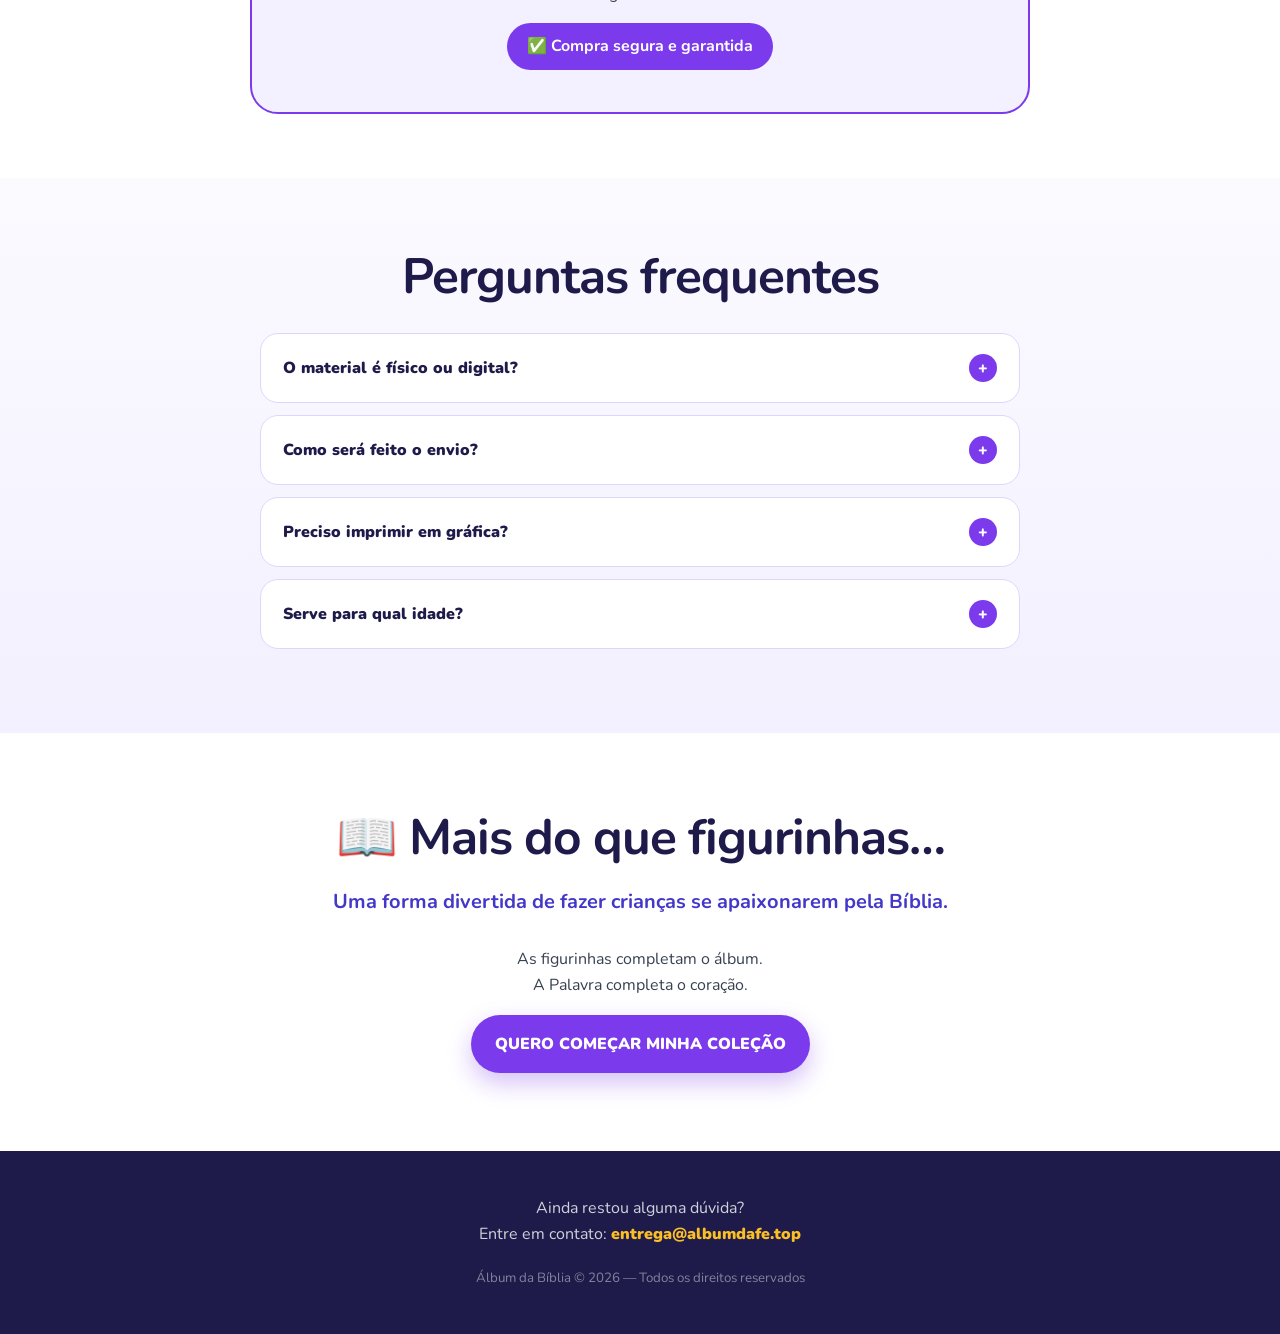
==== commit 19fc7b59: "adicionar produtos extras e pagina de obrigado" ====
--- a/index.html
+++ b/index.html
@@ -13,12 +13,61 @@
   <link href="https://fonts.googleapis.com/css2?family=Fredoka+One&family=Nunito:wght@400;600;700;800;900;1000&display=swap" rel="stylesheet" />
 
   <link rel="stylesheet" href="soucer/css/style.css" />
+
+  <style>
+    .extras-floating-btn {
+      position: fixed;
+      top: 58px;
+      right: 18px;
+      z-index: 9999;
+      background: linear-gradient(135deg, #6d28d9, #8b5cf6);
+      color: #ffffff;
+      text-decoration: none;
+      font-weight: 1000;
+      font-size: 14px;
+      padding: 12px 18px;
+      border-radius: 999px;
+      box-shadow: 0 10px 24px rgba(109, 40, 217, 0.35);
+      border: 2px solid rgba(255,255,255,0.7);
+      transition: transform 0.15s ease, box-shadow 0.15s ease;
+      white-space: nowrap;
+    }
+
+    .extras-floating-btn:hover {
+      transform: translateY(-2px);
+      box-shadow: 0 14px 30px rgba(109, 40, 217, 0.42);
+    }
+
+    @media (max-width: 620px) {
+      .extras-floating-btn {
+        top: auto;
+        right: 12px;
+        bottom: 82px;
+        font-size: 13px;
+        padding: 12px 16px;
+        box-shadow: 0 10px 24px rgba(109, 40, 217, 0.42);
+      }
+    }
+
+    @media (max-width: 380px) {
+      .extras-floating-btn {
+        right: 10px;
+        bottom: 86px;
+        font-size: 12px;
+        padding: 11px 14px;
+      }
+    }
+  </style>
 </head>
 
 <body>
   <div class="top-alert">
     📖 ÚLTIMOS DIAS — OFERTA DE LANÇAMENTO!
   </div>
+
+  <a class="extras-floating-btn" href="produtos-extras.html">
+    Produtos Extras
+  </a>
 
   <main>
     <!-- HERO -->
@@ -208,7 +257,7 @@
           <div class="carousel-viewport image-frame">
             <div class="carousel-track">
               <figure class="carousel-slide">
-                <img src="soucer/img/ChatGPT-Image-22_05_2026-01_44_16-1024x683.png"Exemplo de páginas do álbum" />
+                <img src="soucer/img/ChatGPT-Image-22_05_2026-01_44_16-1024x683.png" alt="Exemplo de páginas do álbum" />
               </figure>
 
               <figure class="carousel-slide">
@@ -424,7 +473,7 @@
         Ainda restou alguma dúvida?
         <br />
         Entre em contato:
-        <a href="mailto:seuemail@gmail.com">seuemail@gmail.com</a>
+        <a href="mailto:entrega@albumdafe.top">entrega@albumdafe.top</a>
       </p>
 
       <small>
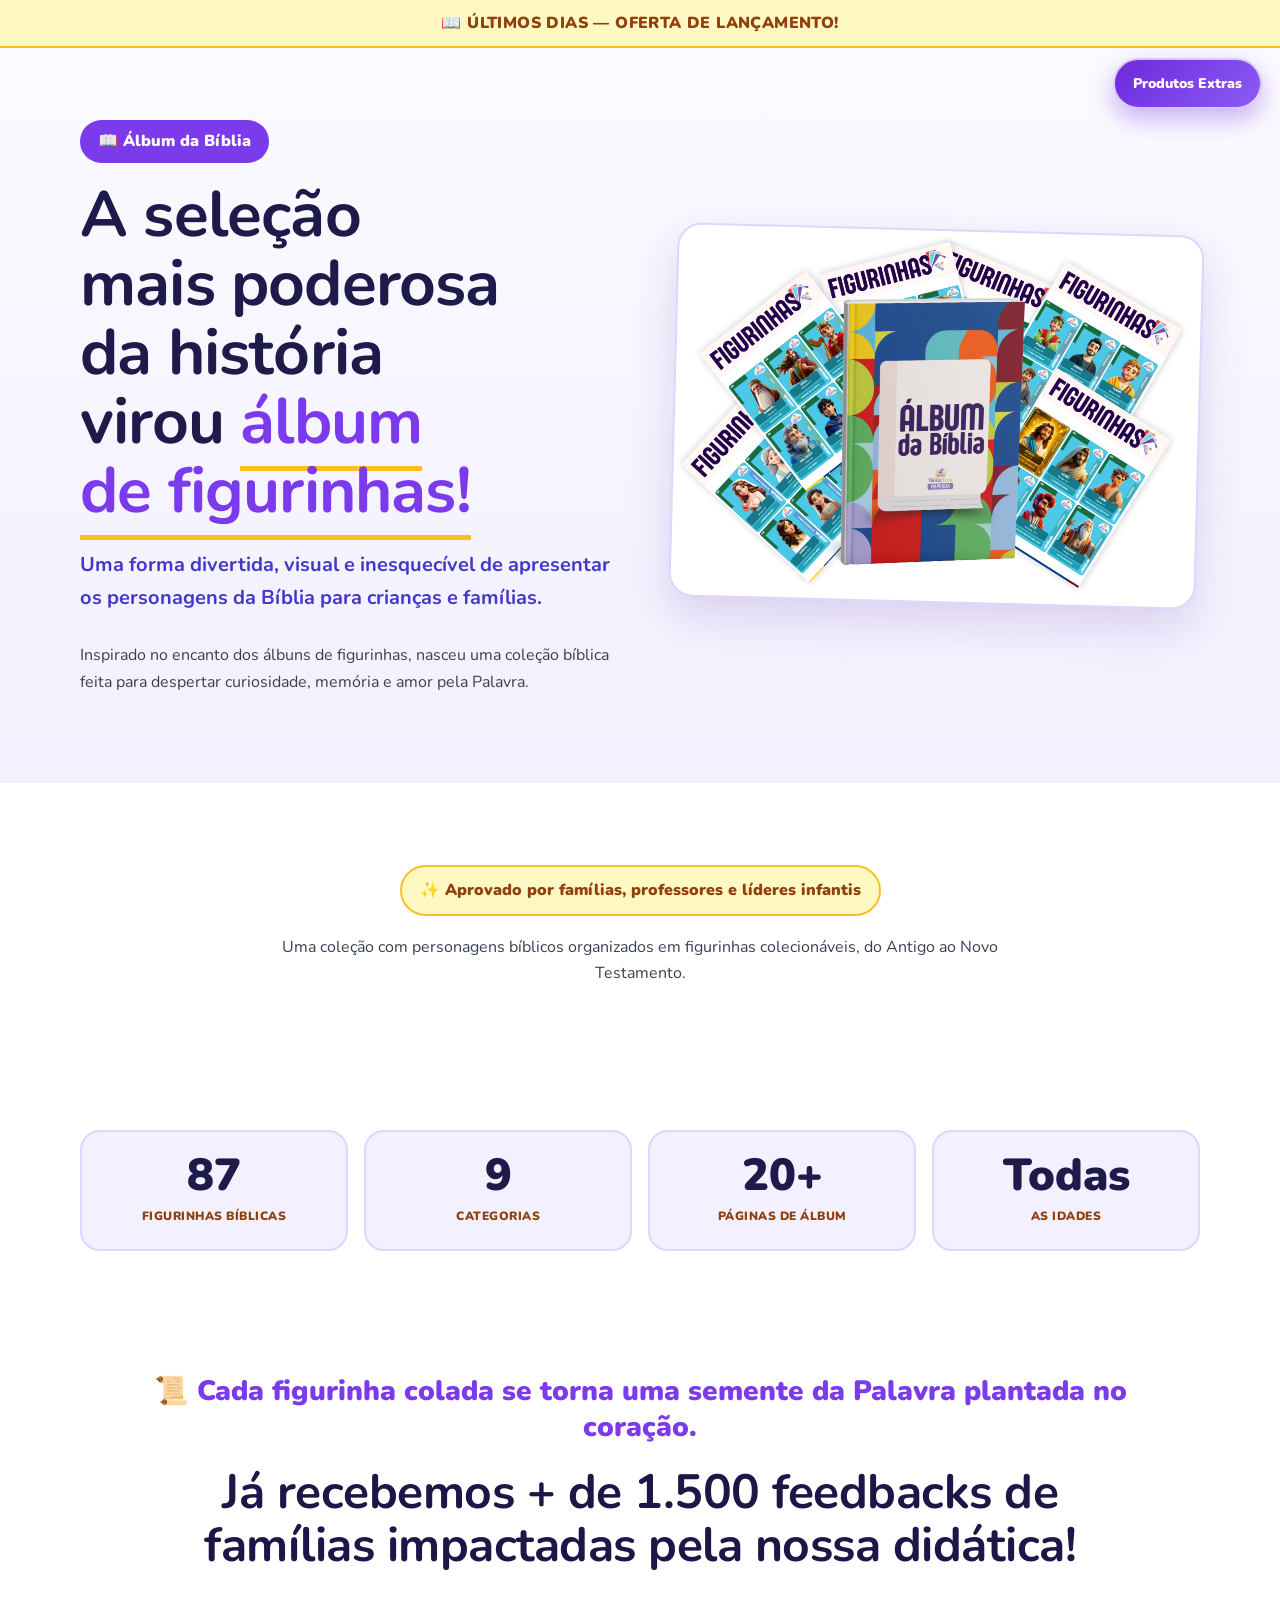
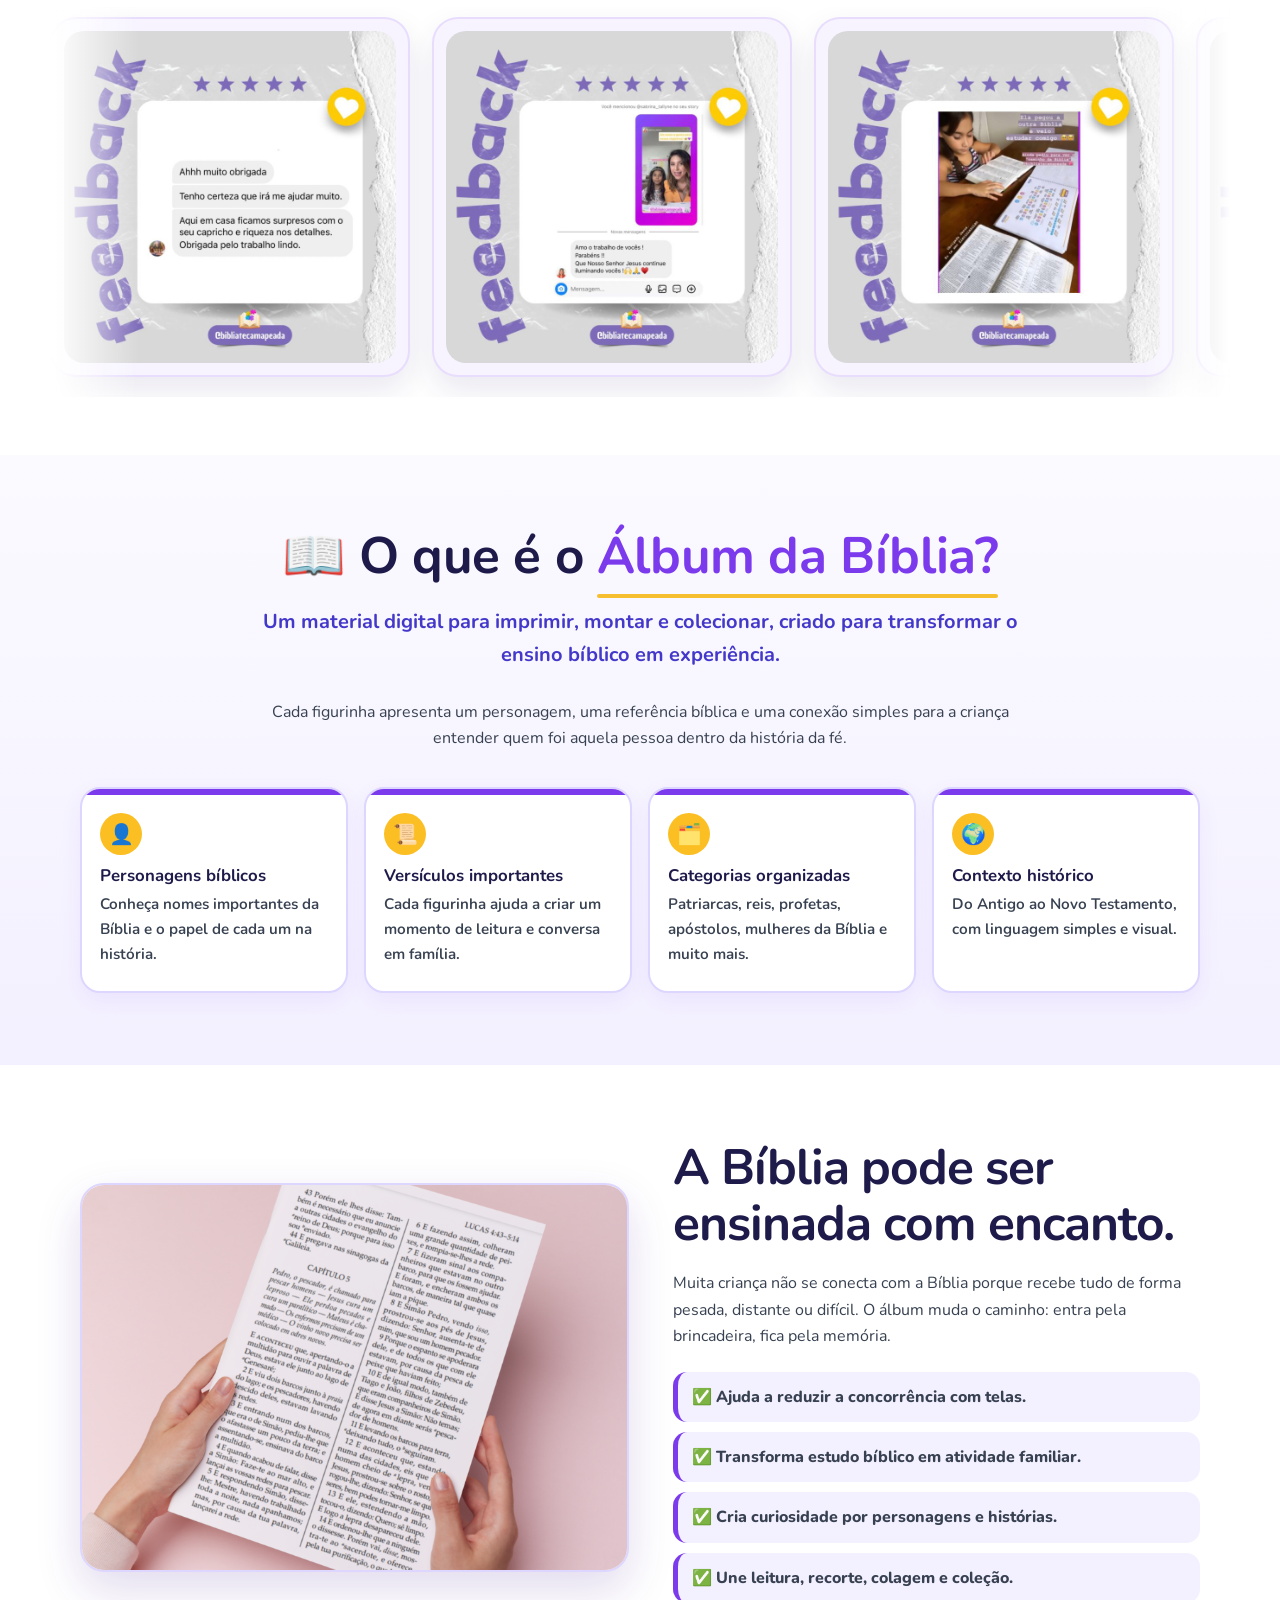
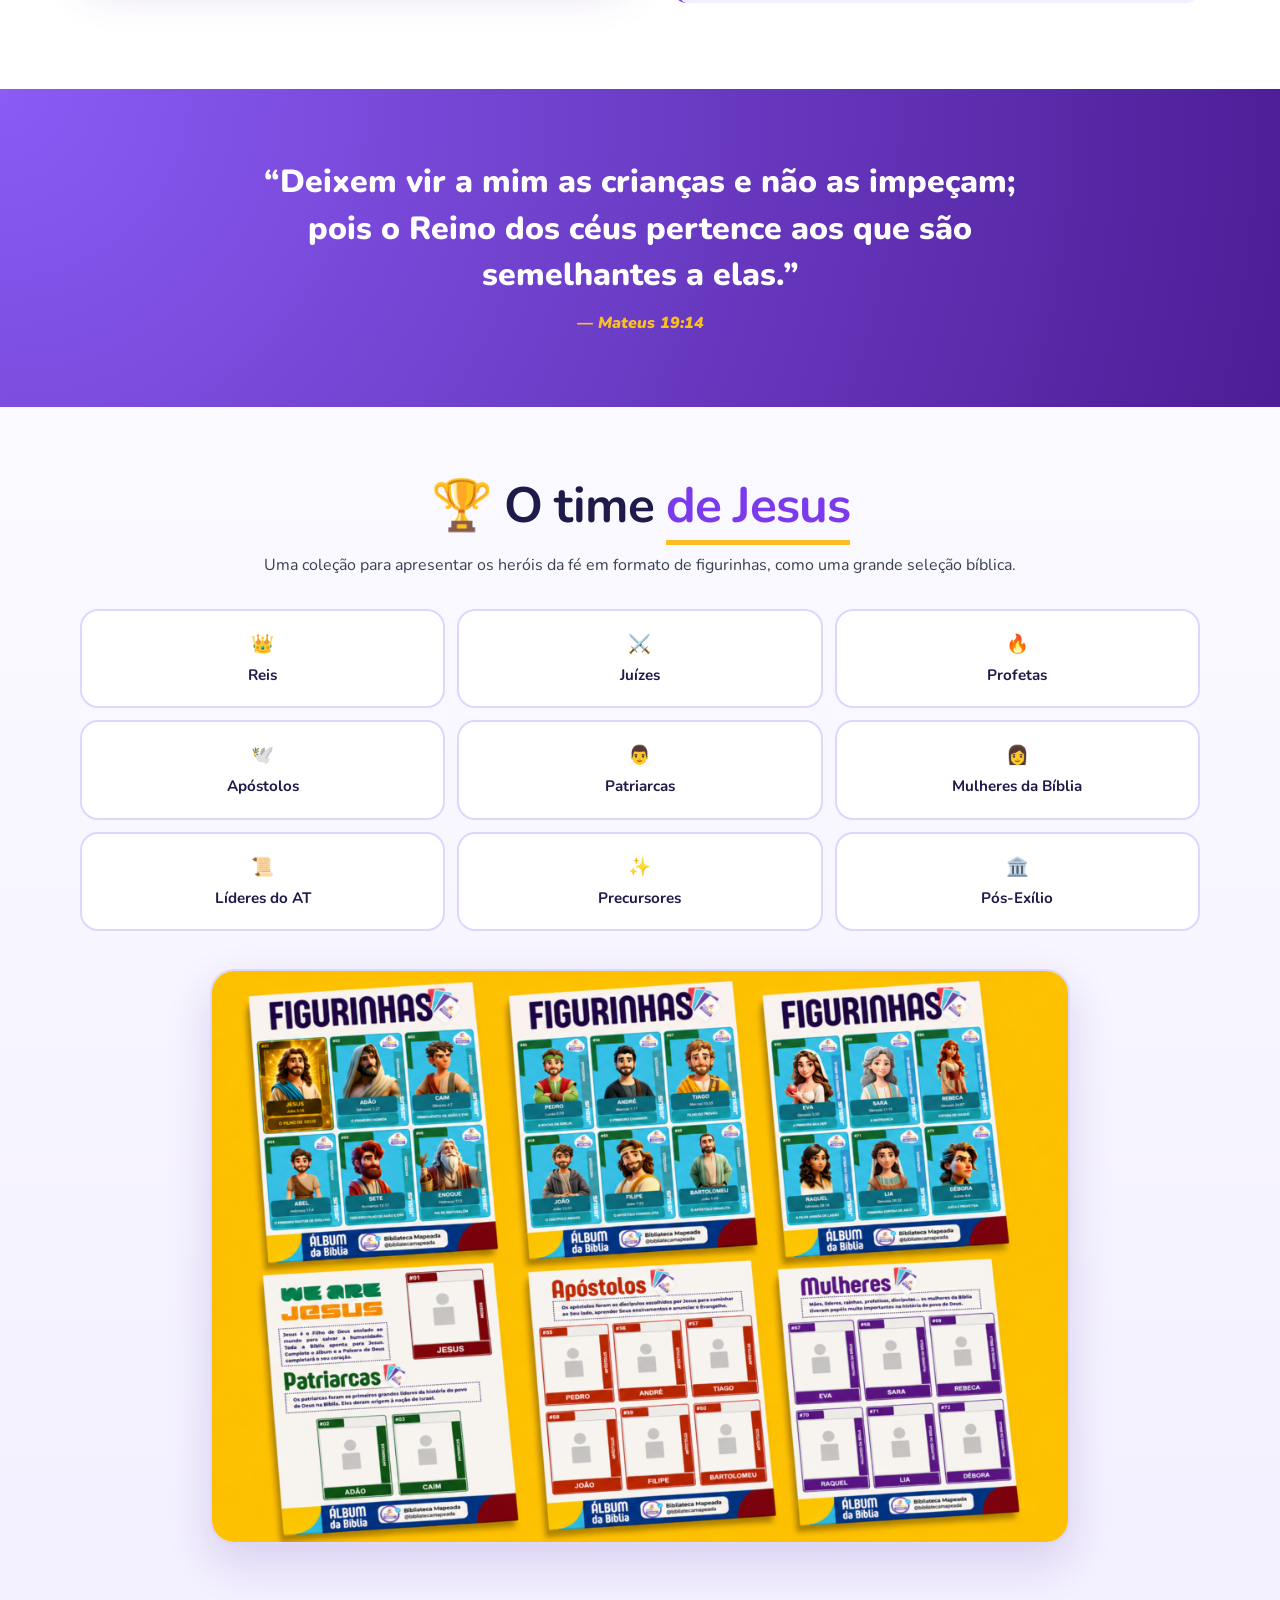
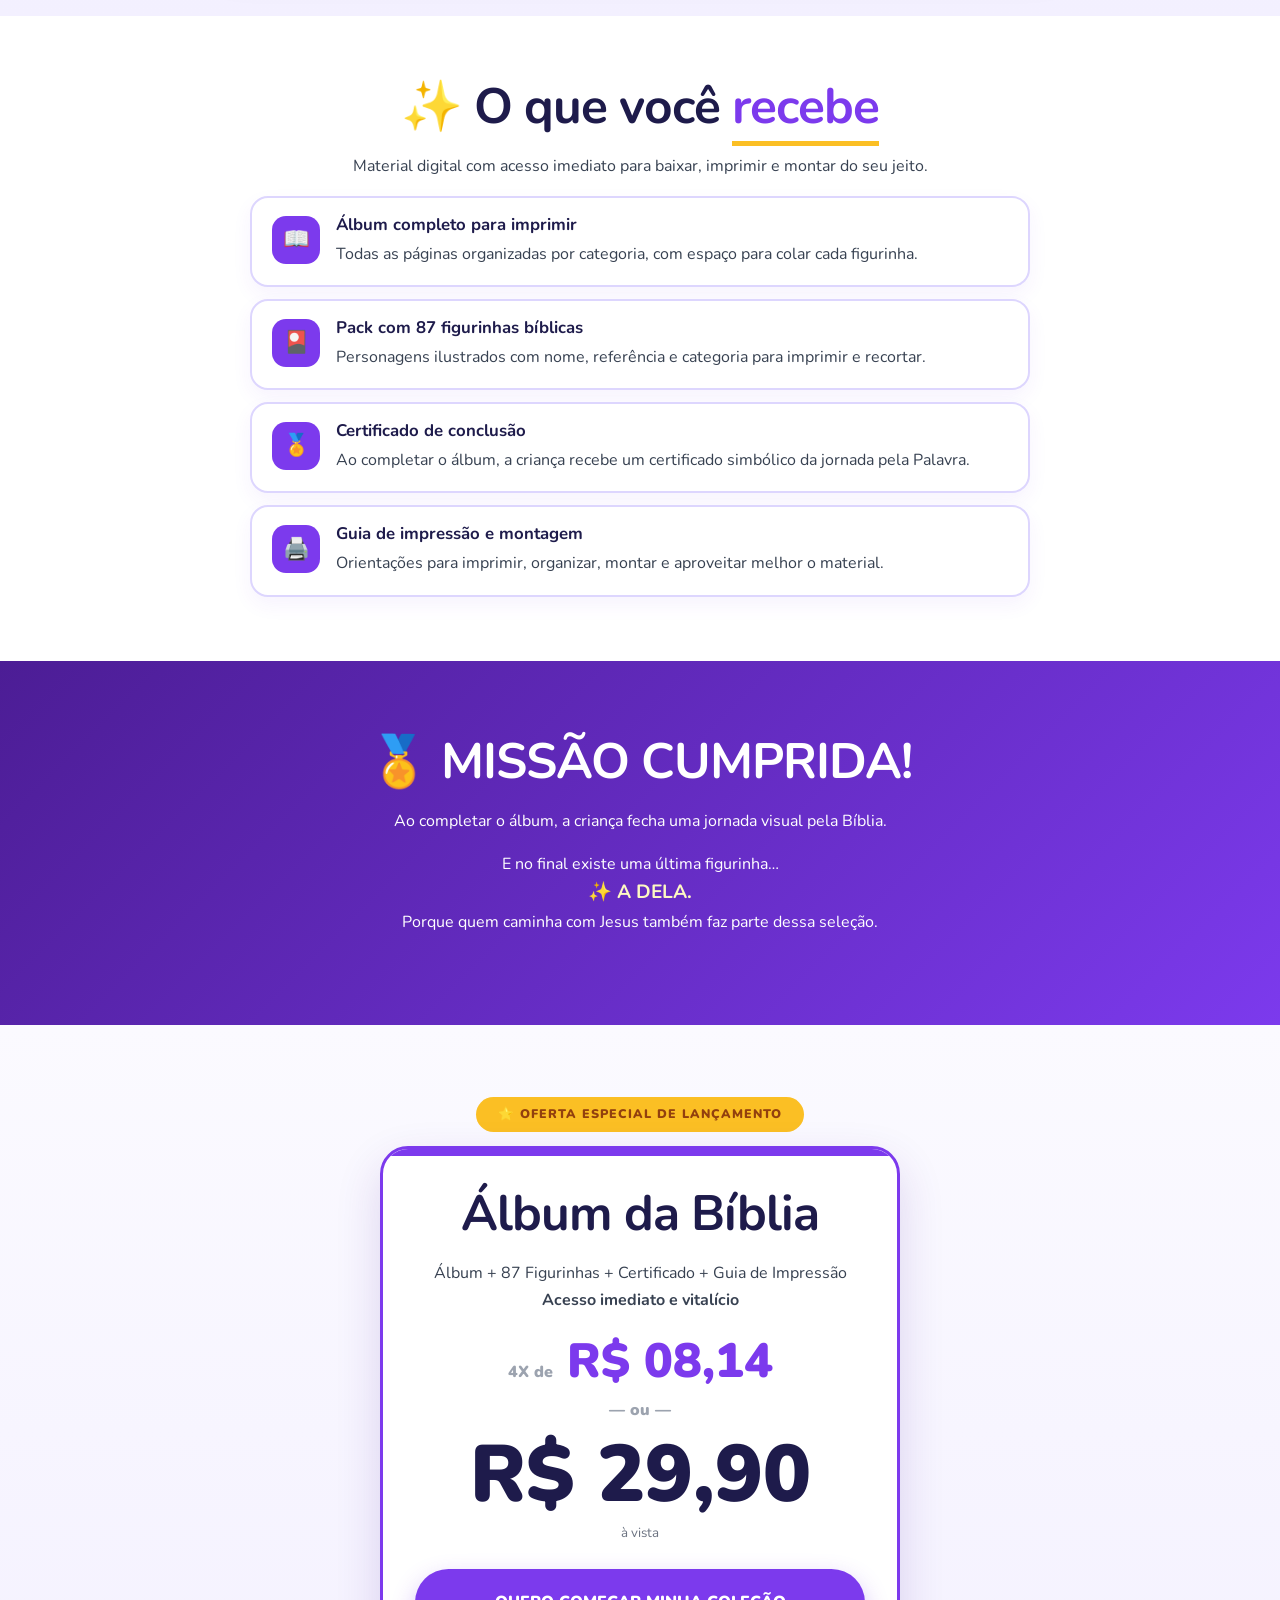
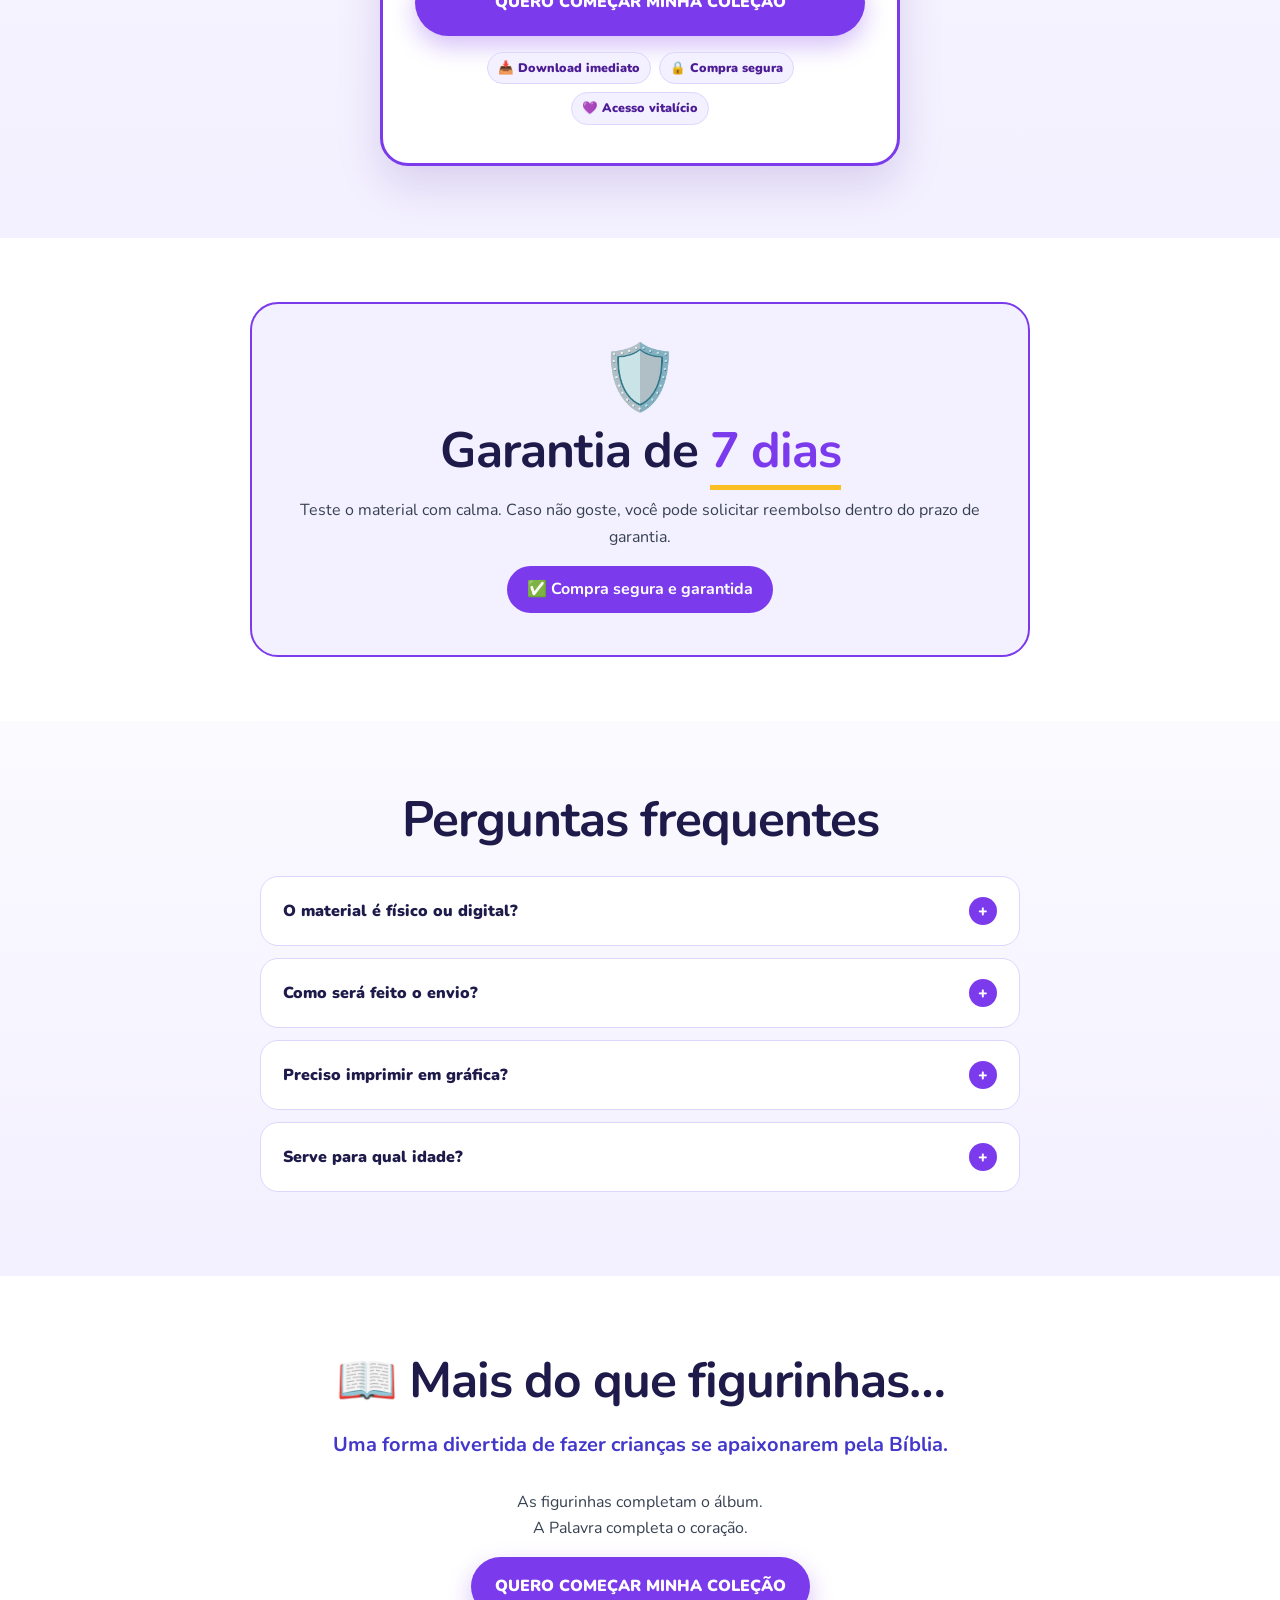
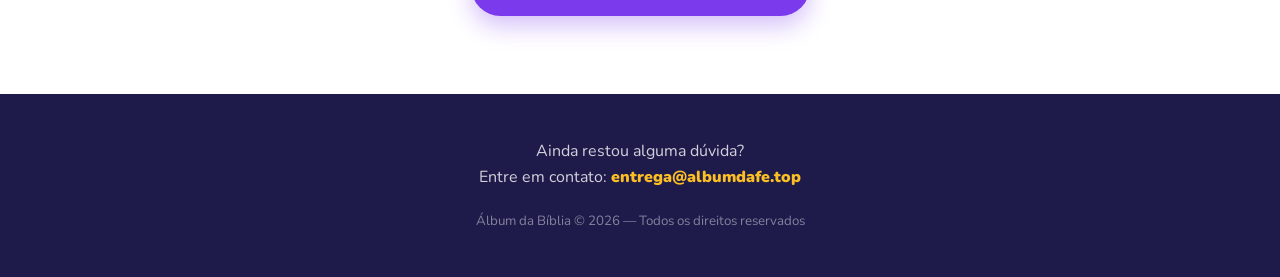
==== commit 6dd77323: "ajustes finais no site album da biblia" ====
--- a/index.html
+++ b/index.html
@@ -15,6 +15,28 @@
   <link rel="stylesheet" href="soucer/css/style.css" />
 
   <style>
+    html,
+    body {
+      width: 100%;
+      max-width: 100%;
+      overflow-x: hidden;
+    }
+
+    body {
+      word-break: normal;
+      overflow-wrap: normal;
+    }
+
+    main {
+      width: 100%;
+      overflow-x: hidden;
+    }
+
+    img {
+      max-width: 100%;
+      height: auto;
+    }
+
     .extras-floating-btn {
       position: fixed;
       top: 58px;
@@ -38,7 +60,242 @@
       box-shadow: 0 14px 30px rgba(109, 40, 217, 0.42);
     }
 
+    .hero {
+      overflow: hidden;
+    }
+
+    .hero-grid {
+      align-items: center;
+    }
+
+    .hero-text {
+      min-width: 0;
+    }
+
+    .hero-text h1 {
+      font-size: clamp(38px, 5vw, 68px);
+      line-height: 1.08;
+      letter-spacing: -0.8px;
+      max-width: 760px;
+      margin-left: 0;
+      margin-right: 0;
+      text-wrap: balance;
+      word-break: normal;
+      overflow-wrap: normal;
+    }
+
+    .hero-text h1 span {
+      display: inline;
+      line-height: inherit;
+      white-space: normal;
+    }
+
+    .hero-text .lead {
+      max-width: 660px;
+    }
+
+    .section-light h2,
+    .section-white h2,
+    .final-cta h2,
+    .mission-section h2 {
+      text-wrap: balance;
+      word-break: normal;
+      overflow-wrap: normal;
+    }
+
+    .clean-highlight {
+      display: inline;
+      color: #7c3aed;
+      background: transparent;
+      padding: 0;
+      border-radius: 0;
+      box-decoration-break: clone;
+      -webkit-box-decoration-break: clone;
+      position: relative;
+    }
+
+    .clean-highlight::after {
+      content: "";
+      position: absolute;
+      left: 0;
+      right: 0;
+      bottom: -7px;
+      height: 4px;
+      background: #f5bf2f;
+      border-radius: 999px;
+    }
+
+    #conteudo h2 {
+      font-size: clamp(32px, 4vw, 52px);
+      line-height: 1.16;
+      letter-spacing: -0.4px;
+      max-width: 850px;
+      margin-left: auto;
+      margin-right: auto;
+    }
+
+    #conteudo .clean-highlight {
+      white-space: nowrap;
+    }
+
+    .feedback-section {
+      background: #ffffff;
+      padding: 58px 0;
+      overflow: hidden;
+    }
+
+    .feedback-section .container {
+      width: min(1180px, calc(100% - 28px));
+      margin: 0 auto;
+    }
+
+    .feedback-head {
+      text-align: center;
+      max-width: 1050px;
+      margin: 0 auto 34px;
+    }
+
+    .feedback-head .feedback-seed {
+      display: block;
+      color: #7c3aed;
+      font-weight: 1000;
+      font-size: clamp(18px, 2.2vw, 28px);
+      line-height: 1.3;
+      margin-bottom: 20px;
+    }
+
+    .feedback-head h2 {
+      font-size: clamp(30px, 4vw, 48px);
+      line-height: 1.12;
+      letter-spacing: -0.5px;
+      margin: 0;
+      color: #201547;
+      text-wrap: balance;
+    }
+
+    .feedback-marquee {
+      width: 100%;
+      overflow: hidden;
+      position: relative;
+      padding: 10px 0 20px;
+    }
+
+    .feedback-marquee::before,
+    .feedback-marquee::after {
+      content: "";
+      position: absolute;
+      top: 0;
+      width: 90px;
+      height: 100%;
+      z-index: 2;
+      pointer-events: none;
+    }
+
+    .feedback-marquee::before {
+      left: 0;
+      background: linear-gradient(90deg, #ffffff 0%, rgba(255,255,255,0) 100%);
+    }
+
+    .feedback-marquee::after {
+      right: 0;
+      background: linear-gradient(270deg, #ffffff 0%, rgba(255,255,255,0) 100%);
+    }
+
+    .feedback-track {
+      display: flex;
+      gap: 22px;
+      width: max-content;
+      animation: feedbackInfinite 46s linear infinite;
+      will-change: transform;
+    }
+
+    .feedback-marquee:hover .feedback-track {
+      animation-play-state: paused;
+    }
+
+    .feedback-card {
+      flex: 0 0 360px;
+      background: #f7f4ff;
+      border-radius: 26px;
+      padding: 12px;
+      border: 2px solid rgba(124, 58, 237, 0.12);
+      box-shadow: 0 14px 32px rgba(46, 28, 112, 0.10);
+    }
+
+    .feedback-card img {
+      width: 100%;
+      aspect-ratio: 1 / 1;
+      display: block;
+      border-radius: 20px;
+      object-fit: cover;
+    }
+
+    .feedback-mobile-note {
+      display: none;
+      text-align: center;
+      margin-top: 12px;
+      font-size: 13px;
+      font-weight: 800;
+      color: #7c3aed;
+    }
+
+    .static-preview-wrap {
+      display: flex;
+      justify-content: center;
+      margin-top: 24px;
+    }
+
+    .static-preview {
+      width: 100%;
+      max-width: 860px;
+      margin: 0 auto;
+    }
+
+    .static-preview img {
+      width: 100%;
+      display: block;
+    }
+
+    @keyframes feedbackInfinite {
+      from {
+        transform: translateX(0);
+      }
+
+      to {
+        transform: translateX(-50%);
+      }
+    }
+
+    @media (max-width: 900px) {
+      .hero-grid {
+        grid-template-columns: 1fr;
+        text-align: center;
+      }
+
+      .hero-text h1,
+      .hero-text .lead,
+      .hero-text p {
+        margin-left: auto;
+        margin-right: auto;
+      }
+
+      .hero-image {
+        margin-top: 22px;
+      }
+
+      .feedback-card {
+        flex-basis: 320px;
+      }
+    }
+
     @media (max-width: 620px) {
+      .top-alert {
+        font-size: 11px;
+        line-height: 1.25;
+        padding: 9px 6px;
+        letter-spacing: 0.2px;
+      }
+
       .extras-floating-btn {
         top: auto;
         right: 12px;
@@ -47,6 +304,129 @@
         padding: 12px 16px;
         box-shadow: 0 10px 24px rgba(109, 40, 217, 0.42);
       }
+
+      .hero {
+        padding-top: 34px;
+      }
+
+      .hero-text {
+        width: 100%;
+        max-width: 100%;
+      }
+
+      .hero-text h1 {
+        font-size: 30px;
+        line-height: 1.16;
+        letter-spacing: -0.3px;
+        max-width: 340px;
+        margin-left: auto;
+        margin-right: auto;
+      }
+
+      .hero-text h1 span {
+        display: inline;
+      }
+
+      .hero-text .lead {
+        font-size: 17px;
+        line-height: 1.45;
+        max-width: 330px;
+      }
+
+      .hero-text p {
+        font-size: 15.5px;
+        line-height: 1.55;
+        max-width: 330px;
+      }
+
+      .pill {
+        font-size: 13px;
+        padding: 9px 15px;
+      }
+
+      #conteudo h2 {
+        font-size: 27px;
+        line-height: 1.22;
+        letter-spacing: -0.2px;
+        max-width: 330px;
+      }
+
+      #conteudo .clean-highlight {
+        display: inline;
+        white-space: normal;
+      }
+
+      .clean-highlight::after {
+        bottom: -4px;
+        height: 3px;
+      }
+
+      .section-light,
+      .section-white {
+        overflow-x: hidden;
+      }
+
+      .container {
+        max-width: calc(100% - 24px);
+      }
+
+      .feedback-section {
+        padding: 42px 0;
+      }
+
+      .feedback-section .container {
+        width: min(100% - 18px, 1180px);
+      }
+
+      .feedback-head {
+        margin-bottom: 22px;
+      }
+
+      .feedback-head .feedback-seed {
+        font-size: 17px;
+        line-height: 1.35;
+        margin-bottom: 16px;
+      }
+
+      .feedback-head h2 {
+        font-size: 25px;
+        line-height: 1.18;
+        letter-spacing: -0.3px;
+      }
+
+      .feedback-marquee {
+        width: 100vw;
+        margin-left: calc(50% - 50vw);
+        padding: 6px 0 18px;
+      }
+
+      .feedback-marquee::before,
+      .feedback-marquee::after {
+        width: 42px;
+      }
+
+      .feedback-track {
+        gap: 14px;
+        animation-duration: 36s;
+      }
+
+      .feedback-card {
+        flex: 0 0 82vw;
+        border-radius: 22px;
+        padding: 9px;
+      }
+
+      .feedback-card img {
+        border-radius: 17px;
+      }
+
+      .feedback-mobile-note {
+        display: block;
+      }
+
+      .static-preview {
+        max-width: 100%;
+      }
     }
 
     @media (max-width: 380px) {
@@ -56,6 +436,34 @@
         font-size: 12px;
         padding: 11px 14px;
       }
+
+      .hero-text h1 {
+        font-size: 27px;
+        max-width: 310px;
+      }
+
+      .hero-text .lead {
+        font-size: 16px;
+        max-width: 305px;
+      }
+
+      .hero-text p {
+        font-size: 14.5px;
+        max-width: 305px;
+      }
+
+      #conteudo h2 {
+        font-size: 24px;
+        max-width: 305px;
+      }
+
+      .feedback-head h2 {
+        font-size: 23px;
+      }
+
+      .feedback-card {
+        flex-basis: 86vw;
+      }
     }
   </style>
 </head>
@@ -89,16 +497,6 @@
             Inspirado no encanto dos álbuns de figurinhas, nasceu uma coleção bíblica feita para despertar curiosidade,
             memória e amor pela Palavra.
           </p>
-
-          <div class="hero-actions">
-            <a class="btn btn-primary js-checkout" href="#preco">
-              QUERO COMEÇAR MINHA COLEÇÃO
-            </a>
-
-            <a class="btn btn-secondary" href="#conteudo">
-              VER O QUE RECEBO
-            </a>
-          </div>
         </div>
 
         <div class="hero-image image-frame">
@@ -146,10 +544,99 @@
       </div>
     </section>
 
+    <!-- FEEDBACKS -->
+    <section class="feedback-section">
+      <div class="container">
+        <div class="feedback-head">
+          <span class="feedback-seed">
+            📜 Cada figurinha colada se torna uma semente da Palavra plantada no coração.
+          </span>
+
+          <h2>
+            Já recebemos + de 1.500 feedbacks de famílias impactadas pela nossa didática!
+          </h2>
+        </div>
+
+        <div class="feedback-marquee">
+          <div class="feedback-track">
+            <article class="feedback-card">
+              <img src="soucer/img/1EED60A6-184C-4D1B-80A0-7A8D12F0E7D2-768x768.jpeg" alt="Feedback de família usando material bíblico" />
+            </article>
+
+            <article class="feedback-card">
+              <img src="soucer/img/33E9D76E-43A7-4B4E-8917-7142B698A4F3-768x768.jpeg" alt="Feedback de criança com material cristão" />
+            </article>
+
+            <article class="feedback-card">
+              <img src="soucer/img/046DBD25-B8AE-48AF-BB16-5CFE5F7E260A-768x768.jpeg" alt="Feedback sobre material bíblico infantil" />
+            </article>
+
+            <article class="feedback-card">
+              <img src="soucer/img/951E550A-E10A-4134-8841-A74994F7A0CA-768x768.jpeg" alt="Crianças estudando com material bíblico" />
+            </article>
+
+            <article class="feedback-card">
+              <img src="soucer/img/B8C05253-18F2-4E01-8B84-D0AC21E1F49B-1-768x768.jpeg" alt="Feedback de atividade bíblica infantil" />
+            </article>
+
+            <article class="feedback-card">
+              <img src="soucer/img/BD8A40C2-B231-4C67-9C1C-386C198BA34C-768x768.jpeg" alt="Material bíblico impresso em uso" />
+            </article>
+
+            <article class="feedback-card">
+              <img src="soucer/img/C828C093-9F43-4B2A-9D28-7F8C2FA240C9-768x768.jpeg" alt="Mensagem de feedback de cliente" />
+            </article>
+
+            <article class="feedback-card">
+              <img src="soucer/img/D646AAEE-5108-44FD-8717-DACD26AC72B1-768x768.jpeg" alt="Feedback de criança usando material cristão" />
+            </article>
+
+            <article class="feedback-card">
+              <img src="soucer/img/1EED60A6-184C-4D1B-80A0-7A8D12F0E7D2-768x768.jpeg" alt="Feedback de família usando material bíblico" />
+            </article>
+
+            <article class="feedback-card">
+              <img src="soucer/img/33E9D76E-43A7-4B4E-8917-7142B698A4F3-768x768.jpeg" alt="Feedback de criança com material cristão" />
+            </article>
+
+            <article class="feedback-card">
+              <img src="soucer/img/046DBD25-B8AE-48AF-BB16-5CFE5F7E260A-768x768.jpeg" alt="Feedback sobre material bíblico infantil" />
+            </article>
+
+            <article class="feedback-card">
+              <img src="soucer/img/951E550A-E10A-4134-8841-A74994F7A0CA-768x768.jpeg" alt="Crianças estudando com material bíblico" />
+            </article>
+
+            <article class="feedback-card">
+              <img src="soucer/img/B8C05253-18F2-4E01-8B84-D0AC21E1F49B-1-768x768.jpeg" alt="Feedback de atividade bíblica infantil" />
+            </article>
+
+            <article class="feedback-card">
+              <img src="soucer/img/BD8A40C2-B231-4C67-9C1C-386C198BA34C-768x768.jpeg" alt="Material bíblico impresso em uso" />
+            </article>
+
+            <article class="feedback-card">
+              <img src="soucer/img/C828C093-9F43-4B2A-9D28-7F8C2FA240C9-768x768.jpeg" alt="Mensagem de feedback de cliente" />
+            </article>
+
+            <article class="feedback-card">
+              <img src="soucer/img/D646AAEE-5108-44FD-8717-DACD26AC72B1-768x768.jpeg" alt="Feedback de criança usando material cristão" />
+            </article>
+          </div>
+        </div>
+
+        <p class="feedback-mobile-note">
+          Os feedbacks passam automaticamente →
+        </p>
+      </div>
+    </section>
+
     <!-- O QUE É -->
     <section class="section-light" id="conteudo">
       <div class="container center narrow">
-        <h2>📖 O que é o <mark>Álbum da Bíblia?</mark></h2>
+        <h2>
+          📖 O que é o <span class="clean-highlight">Álbum da Bíblia?</span>
+        </h2>
 
         <p class="lead">
           Um material digital para imprimir, montar e colecionar, criado para transformar o ensino bíblico em experiência.
@@ -251,28 +738,13 @@
       </div>
 
       <div class="container">
-        <div class="carousel" data-carousel>
-          <button class="carousel-btn prev" type="button" aria-label="Imagem anterior">‹</button>
-
-          <div class="carousel-viewport image-frame">
-            <div class="carousel-track">
-              <figure class="carousel-slide">
-                <img src="soucer/img/ChatGPT-Image-22_05_2026-01_44_16-1024x683.png" alt="Exemplo de páginas do álbum" />
-              </figure>
-
-              <figure class="carousel-slide">
-                <img src="soucer/img/MOCKUPS-1-1024x724.png" alt="Mockup do álbum bíblico" />
-              </figure>
-
-              <figure class="carousel-slide">
-                <img src="soucer/img/MOCKUPS-1-768x543.png" alt="Álbum da Bíblia em mockup" />
-              </figure>
-            </div>
-          </div>
-
-          <button class="carousel-btn next" type="button" aria-label="Próxima imagem">›</button>
-
-          <div class="carousel-dots"></div>
+        <div class="static-preview-wrap">
+          <div class="image-frame static-preview">
+            <img
+              src="soucer/img/ChatGPT-Image-22_05_2026-01_44_16-1024x683.png"
+              alt="Exemplo de páginas do álbum"
+            />
+          </div>
         </div>
       </div>
     </section>
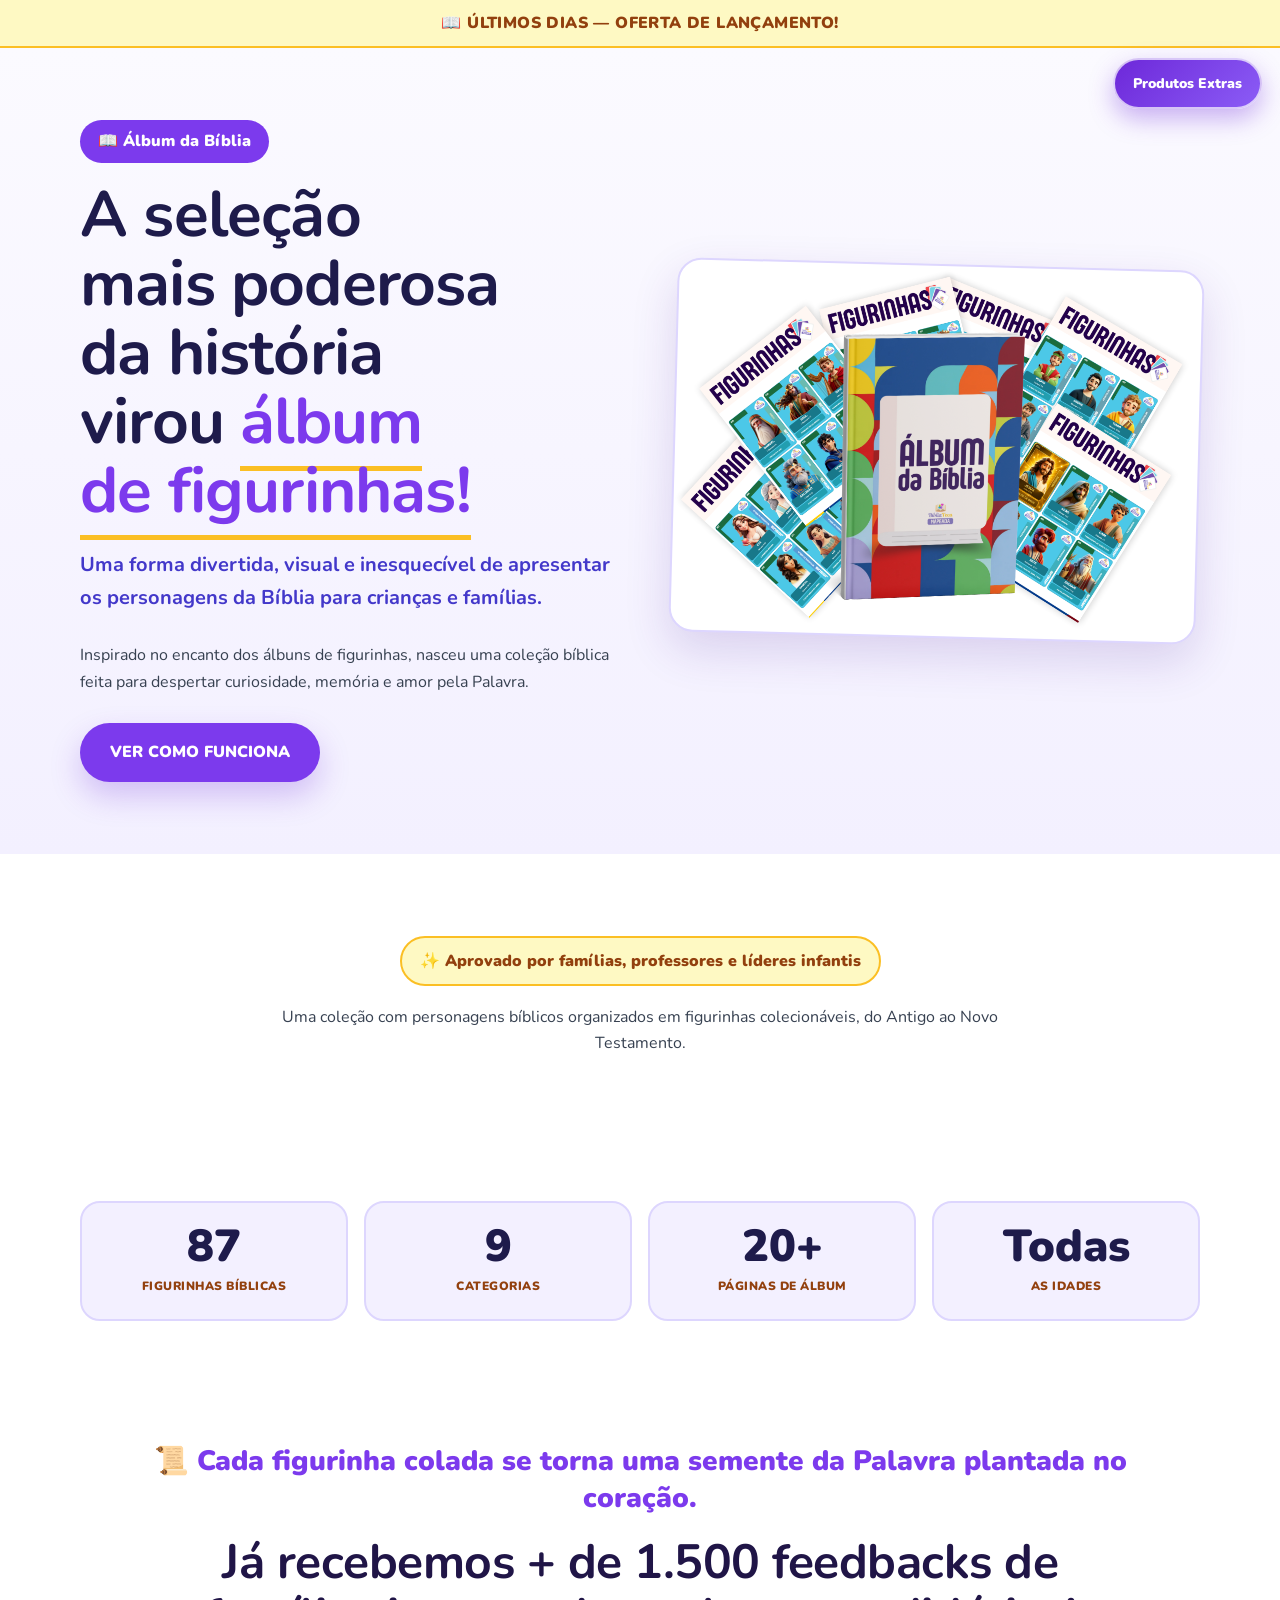
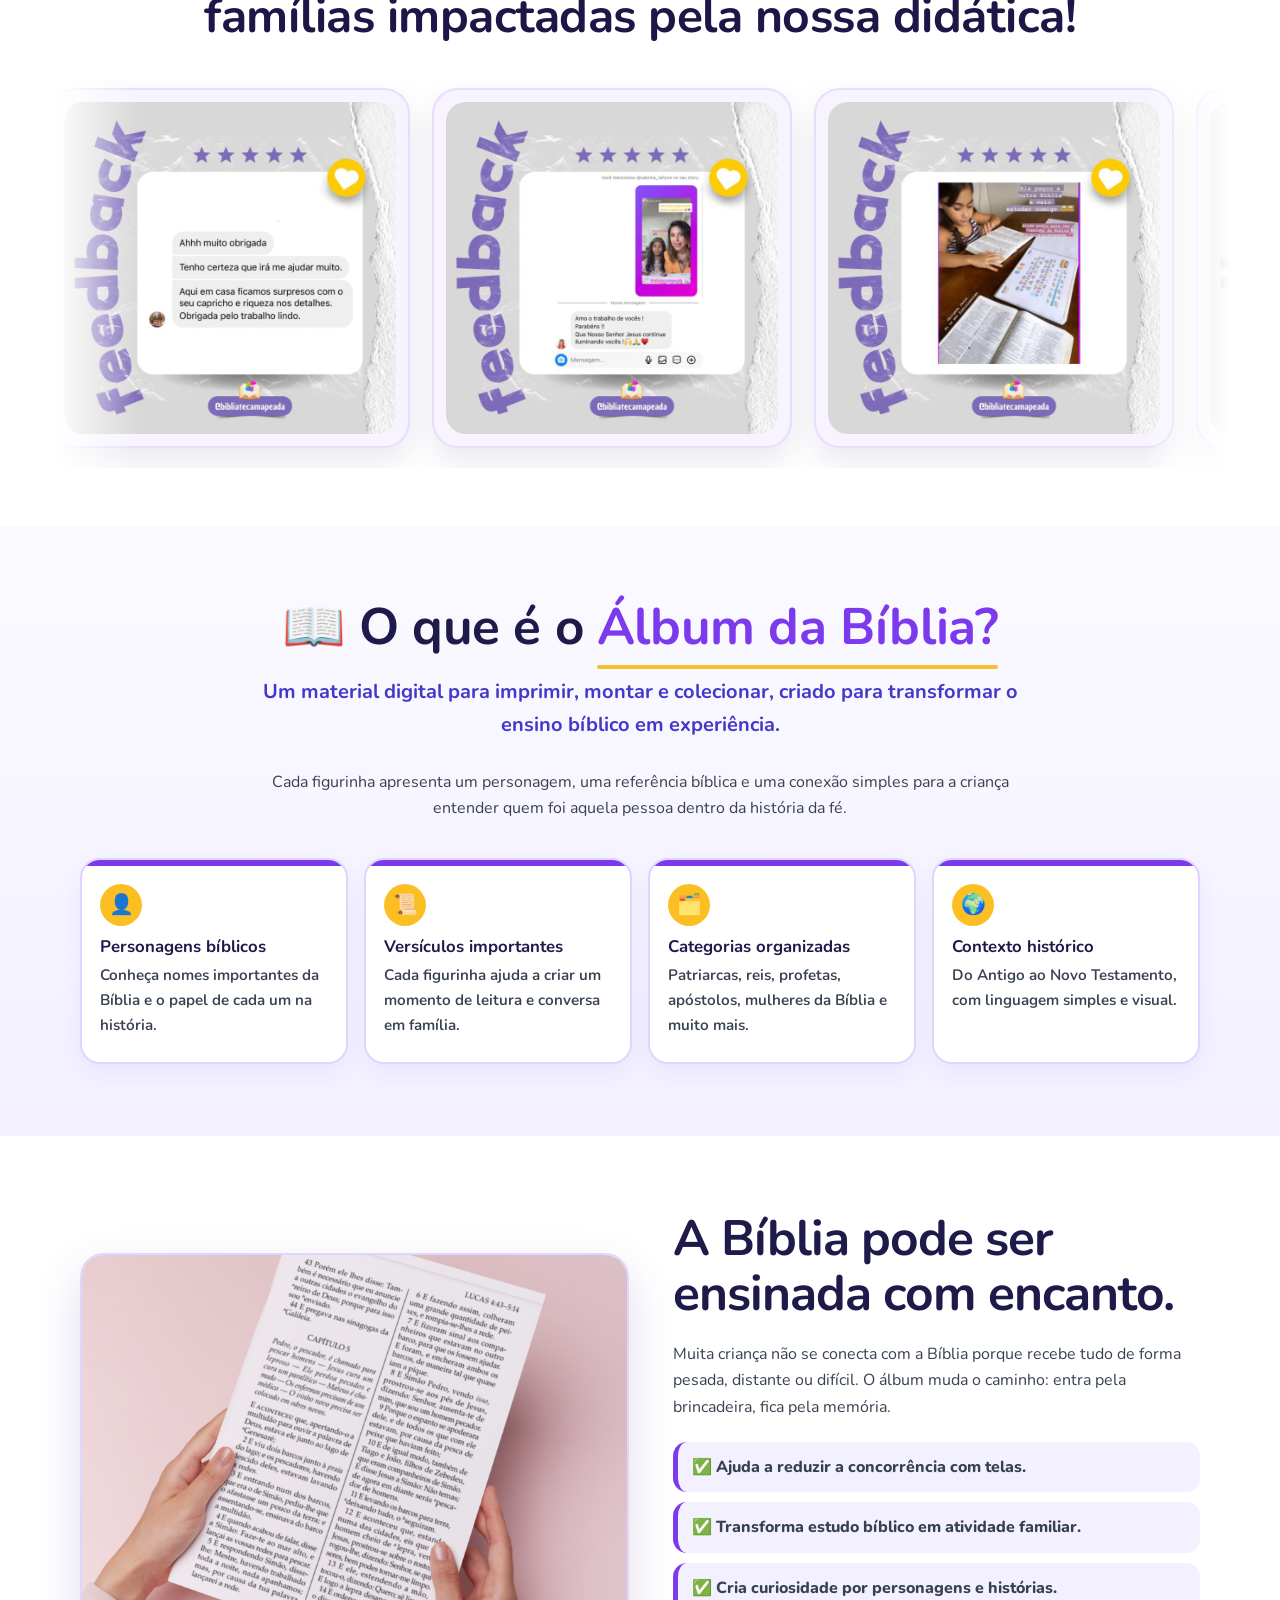
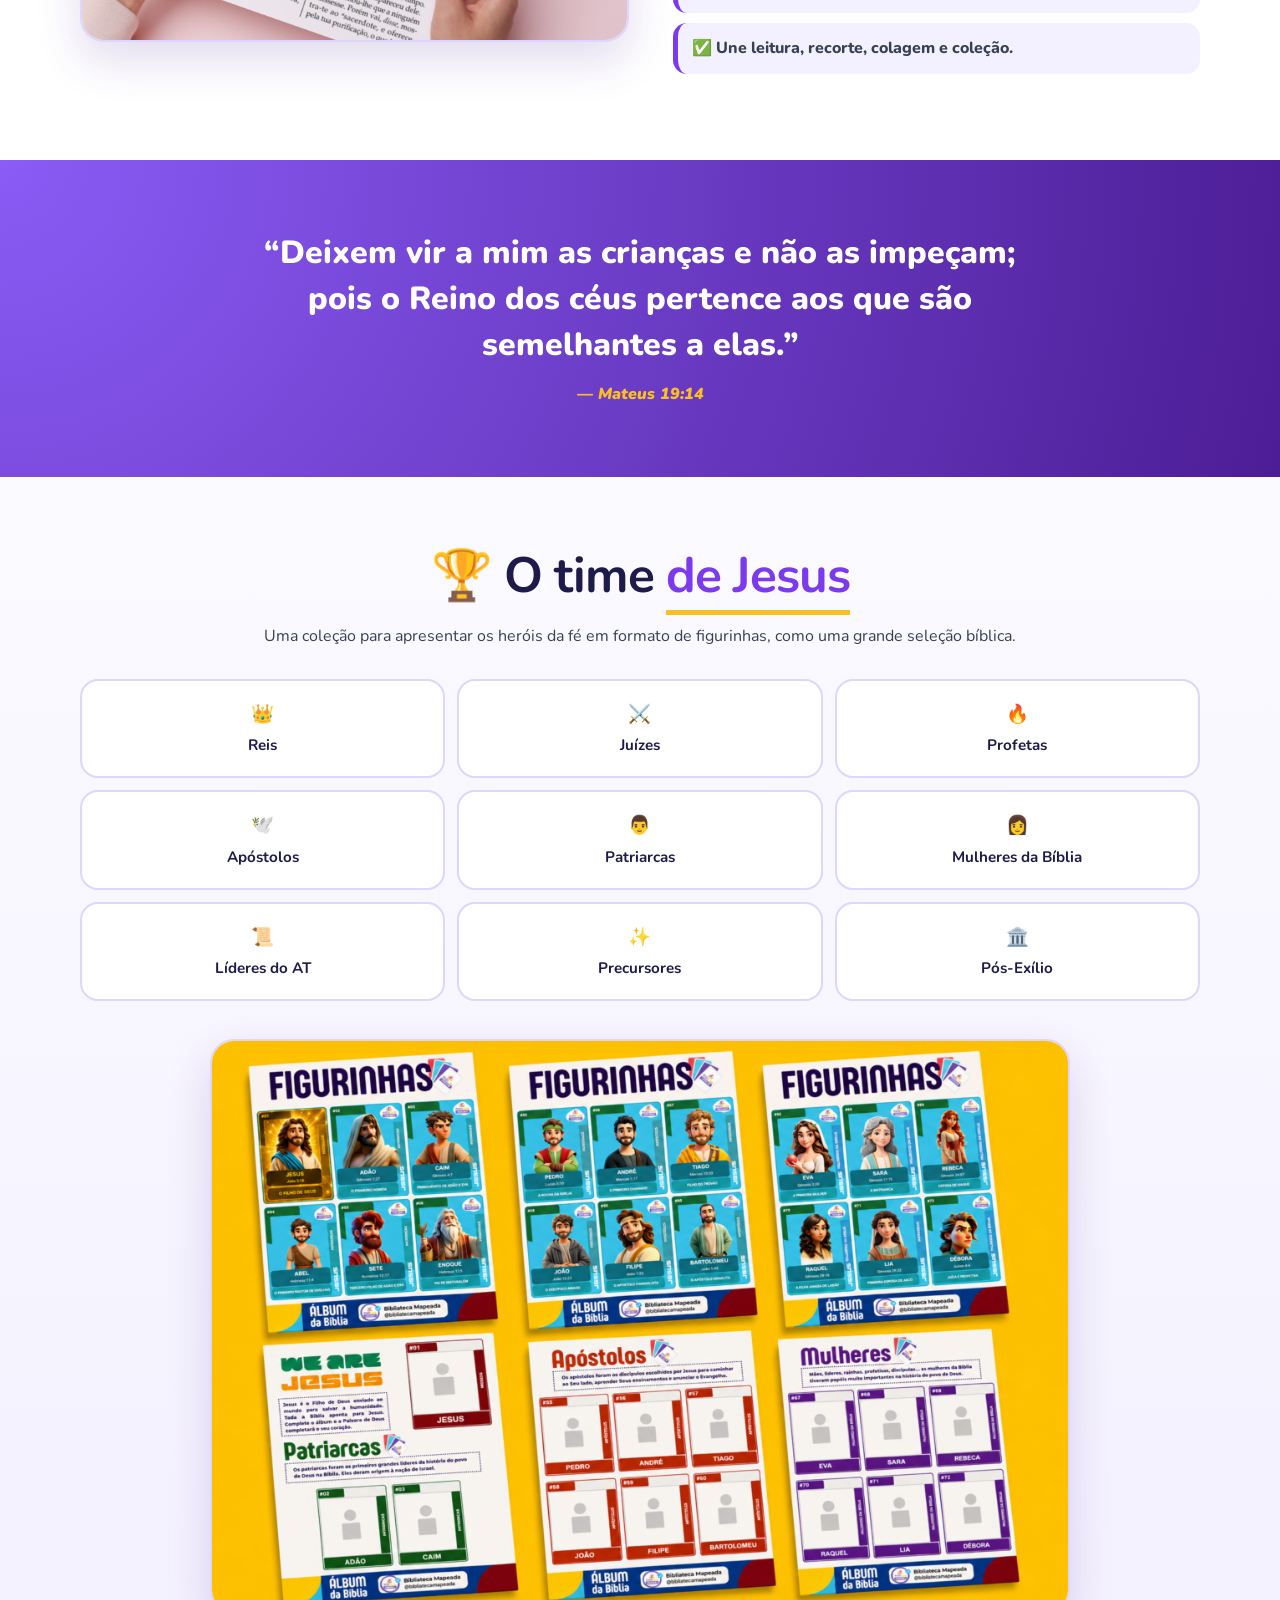
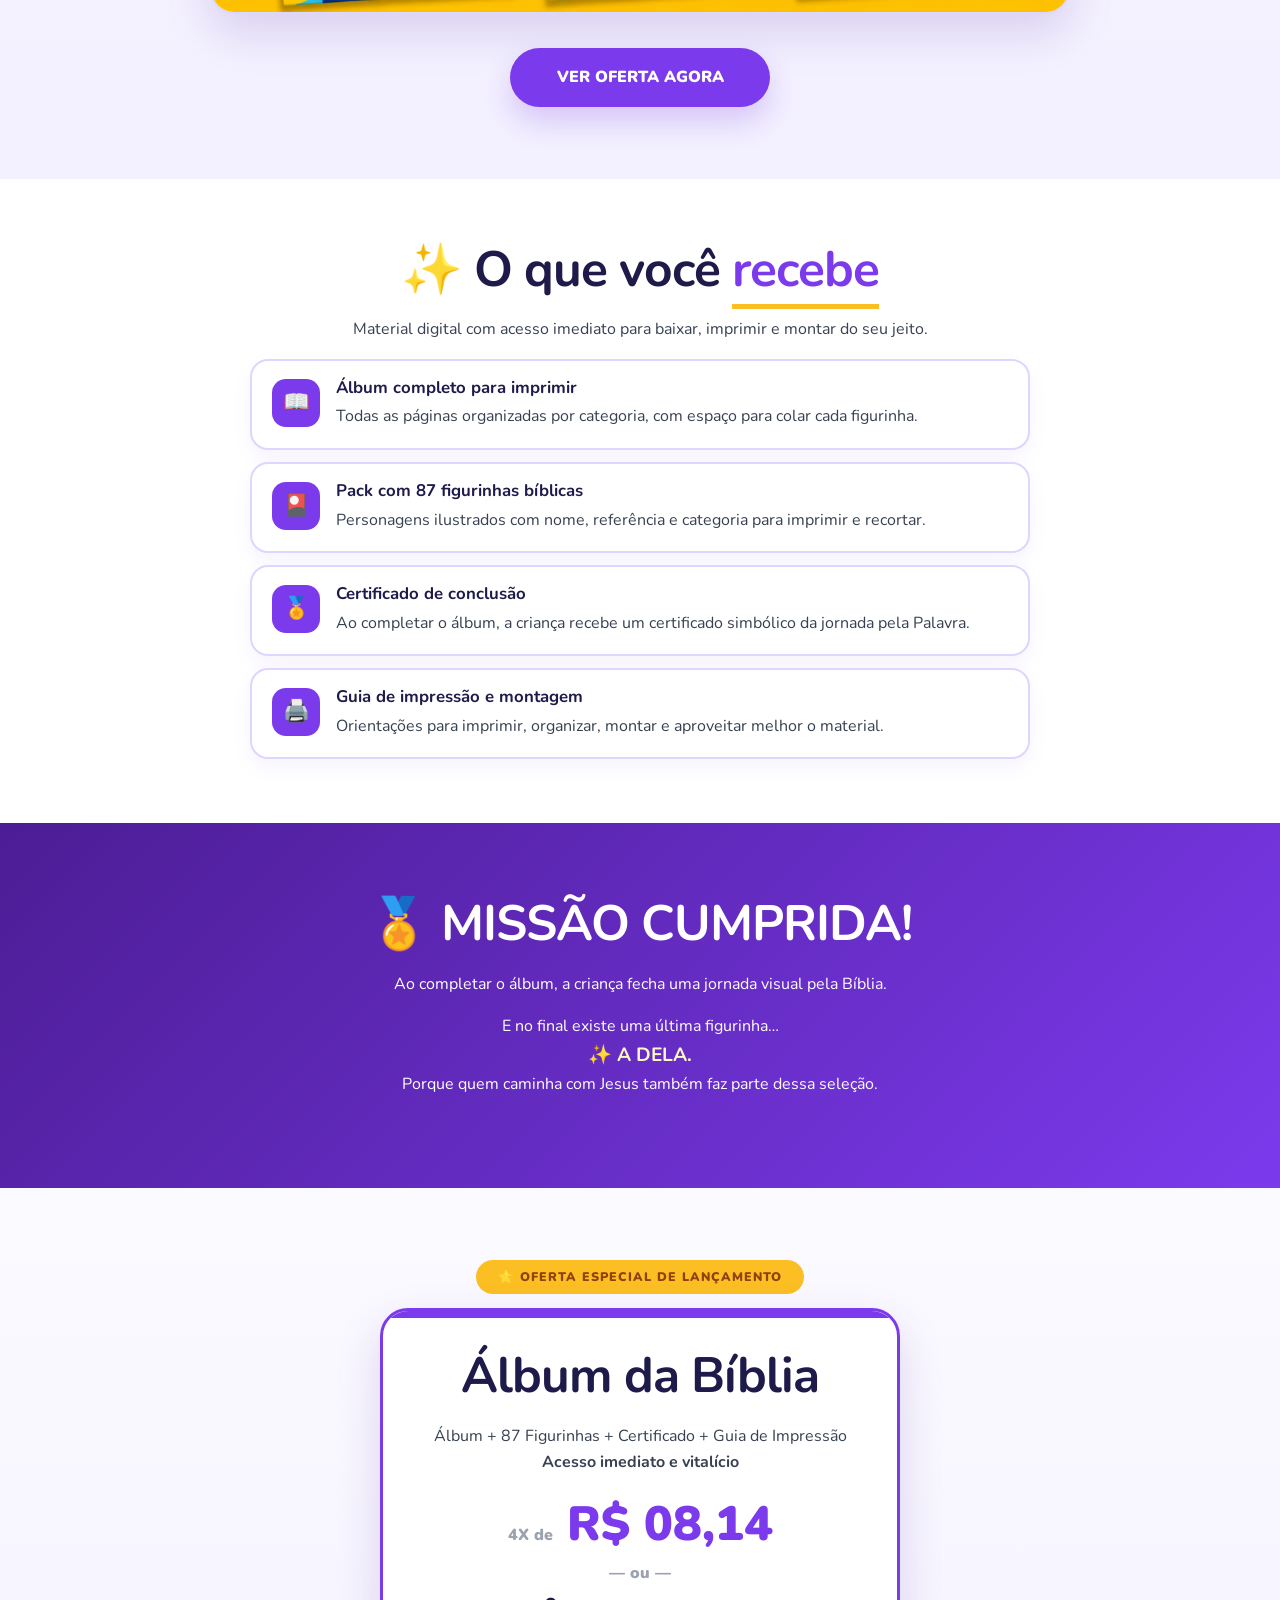
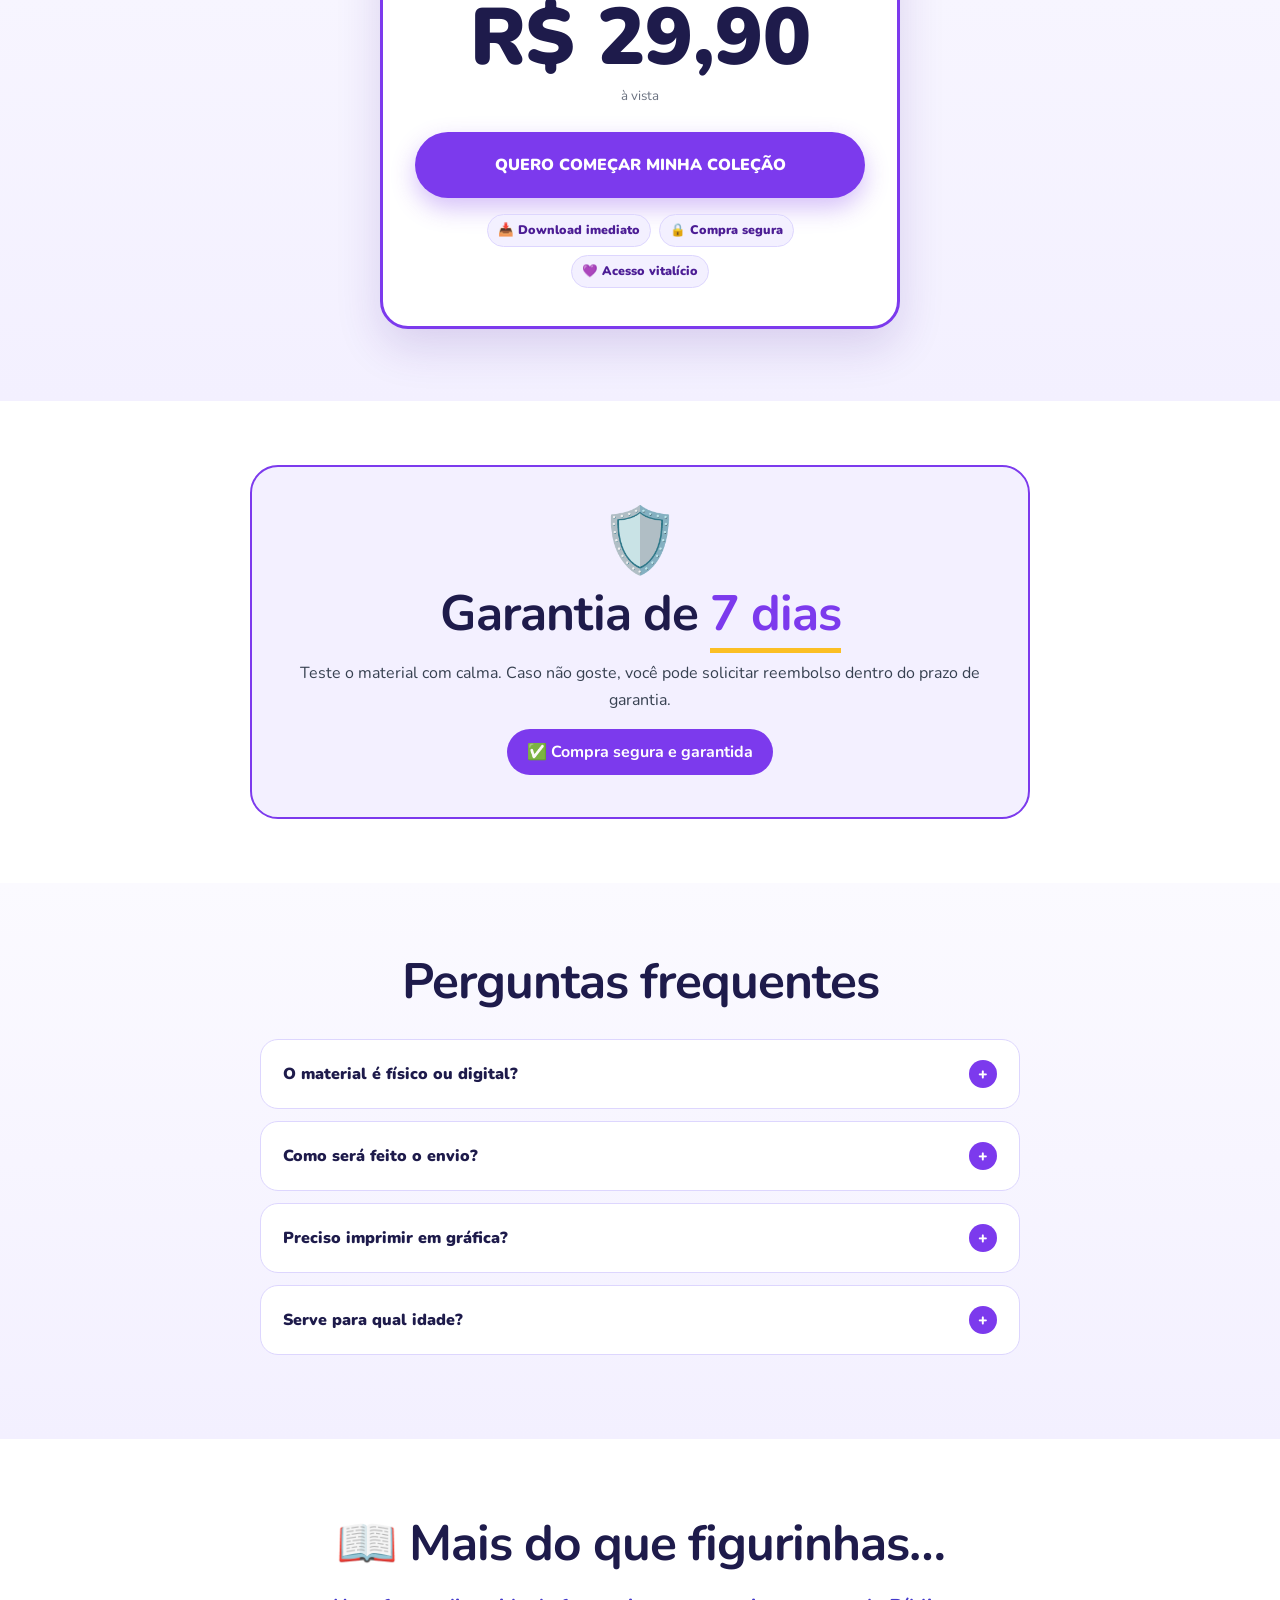
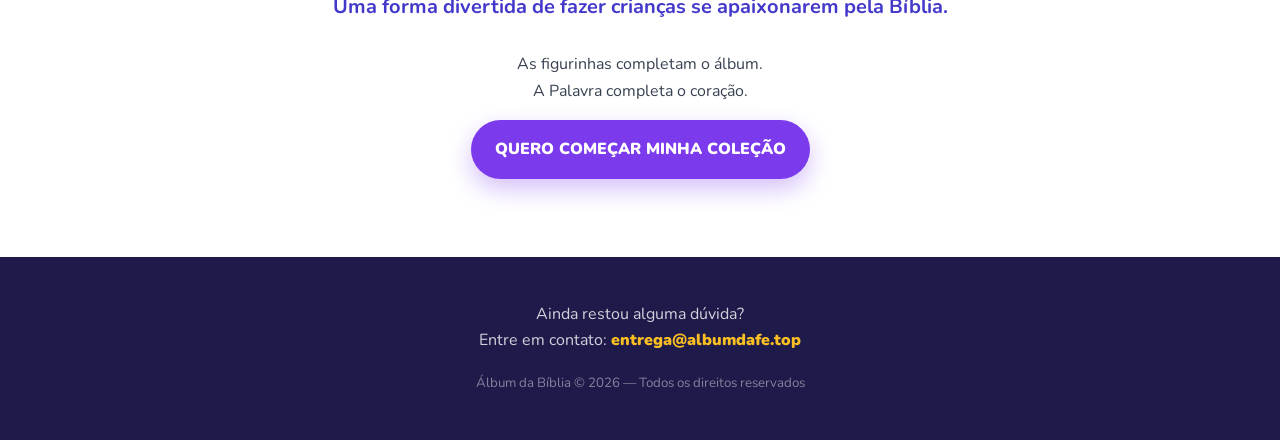
==== commit a7530e7b: "ajusta botoes de rolagem para oferta" ====
--- a/index.html
+++ b/index.html
@@ -20,6 +20,7 @@
       width: 100%;
       max-width: 100%;
       overflow-x: hidden;
+      scroll-behavior: smooth;
     }
 
     body {
@@ -35,6 +36,12 @@
     img {
       max-width: 100%;
       height: auto;
+    }
+
+    #conteudo,
+    #recebe,
+    #preco {
+      scroll-margin-top: 90px;
     }
 
     .extras-floating-btn {
@@ -94,6 +101,38 @@
       max-width: 660px;
     }
 
+    .hero-actions {
+      display: flex;
+      align-items: center;
+      flex-wrap: wrap;
+      gap: 14px;
+      margin-top: 28px;
+    }
+
+    .hero-actions .btn {
+      min-width: 240px;
+      justify-content: center;
+      text-align: center;
+      text-decoration: none;
+      cursor: pointer;
+      box-shadow: 0 14px 30px rgba(109, 40, 217, 0.25);
+    }
+
+    .middle-scroll-actions {
+      display: flex;
+      justify-content: center;
+      margin: 34px auto 0;
+    }
+
+    .middle-scroll-actions .btn {
+      min-width: 260px;
+      justify-content: center;
+      text-align: center;
+      text-decoration: none;
+      cursor: pointer;
+      box-shadow: 0 14px 30px rgba(109, 40, 217, 0.22);
+    }
+
     .section-light h2,
     .section-white h2,
     .final-cta h2,
@@ -279,6 +318,10 @@
         margin-right: auto;
       }
 
+      .hero-actions {
+        justify-content: center;
+      }
+
       .hero-image {
         margin-top: 22px;
       }
@@ -339,6 +382,32 @@
         max-width: 330px;
       }
 
+      .hero-actions {
+        width: 100%;
+        max-width: 330px;
+        margin: 24px auto 0;
+        flex-direction: column;
+        gap: 12px;
+      }
+
+      .hero-actions .btn {
+        width: 100%;
+        min-width: 0;
+        padding-left: 16px;
+        padding-right: 16px;
+      }
+
+      .middle-scroll-actions {
+        width: 100%;
+        max-width: 330px;
+        margin-top: 28px;
+      }
+
+      .middle-scroll-actions .btn {
+        width: 100%;
+        min-width: 0;
+      }
+
       .pill {
         font-size: 13px;
         padding: 9px 15px;
@@ -452,6 +521,10 @@
         max-width: 305px;
       }
 
+      .hero-actions {
+        max-width: 305px;
+      }
+
       #conteudo h2 {
         font-size: 24px;
         max-width: 305px;
@@ -497,6 +570,12 @@
             Inspirado no encanto dos álbuns de figurinhas, nasceu uma coleção bíblica feita para despertar curiosidade,
             memória e amor pela Palavra.
           </p>
+
+          <div class="hero-actions">
+            <a class="btn btn-primary" href="#conteudo">
+              VER COMO FUNCIONA
+            </a>
+          </div>
         </div>
 
         <div class="hero-image image-frame">
@@ -746,6 +825,12 @@
             />
           </div>
         </div>
+
+        <div class="middle-scroll-actions">
+          <a class="btn btn-primary" href="#preco">
+            VER OFERTA AGORA
+          </a>
+        </div>
       </div>
     </section>
 
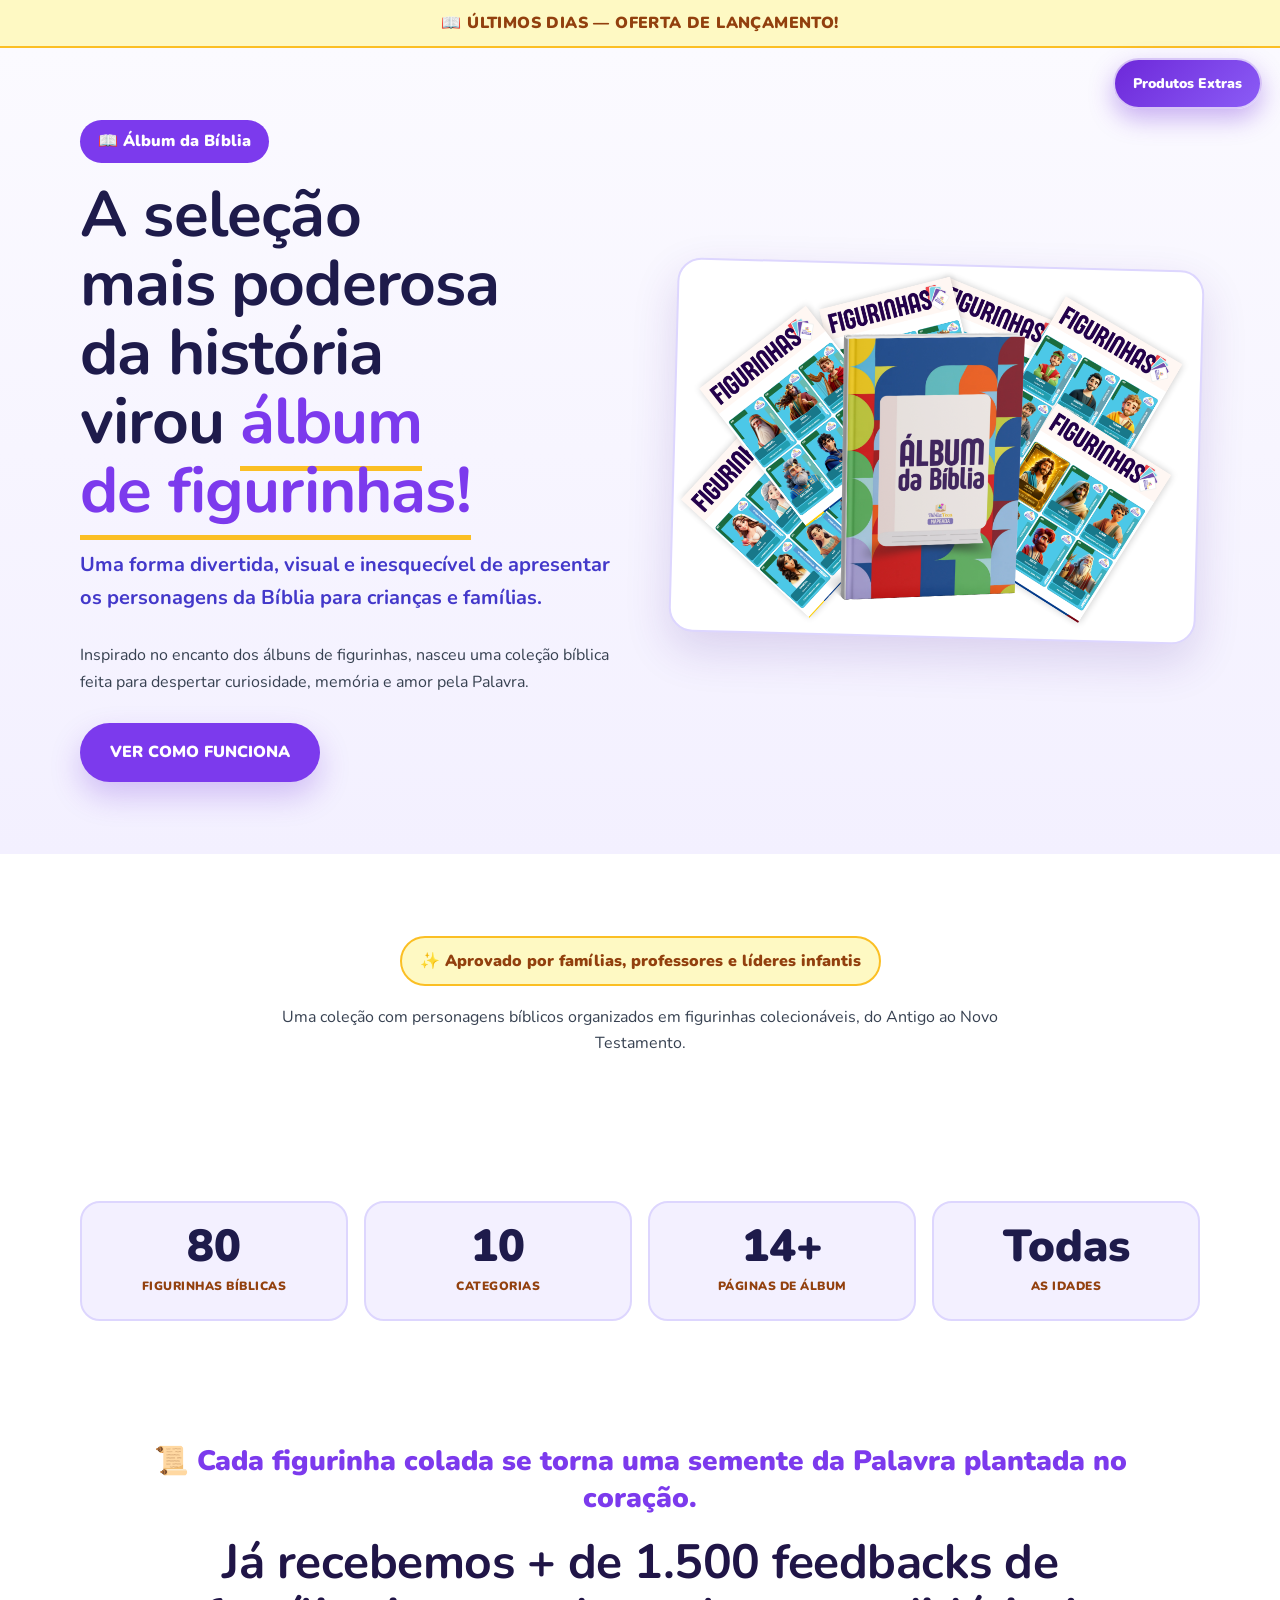
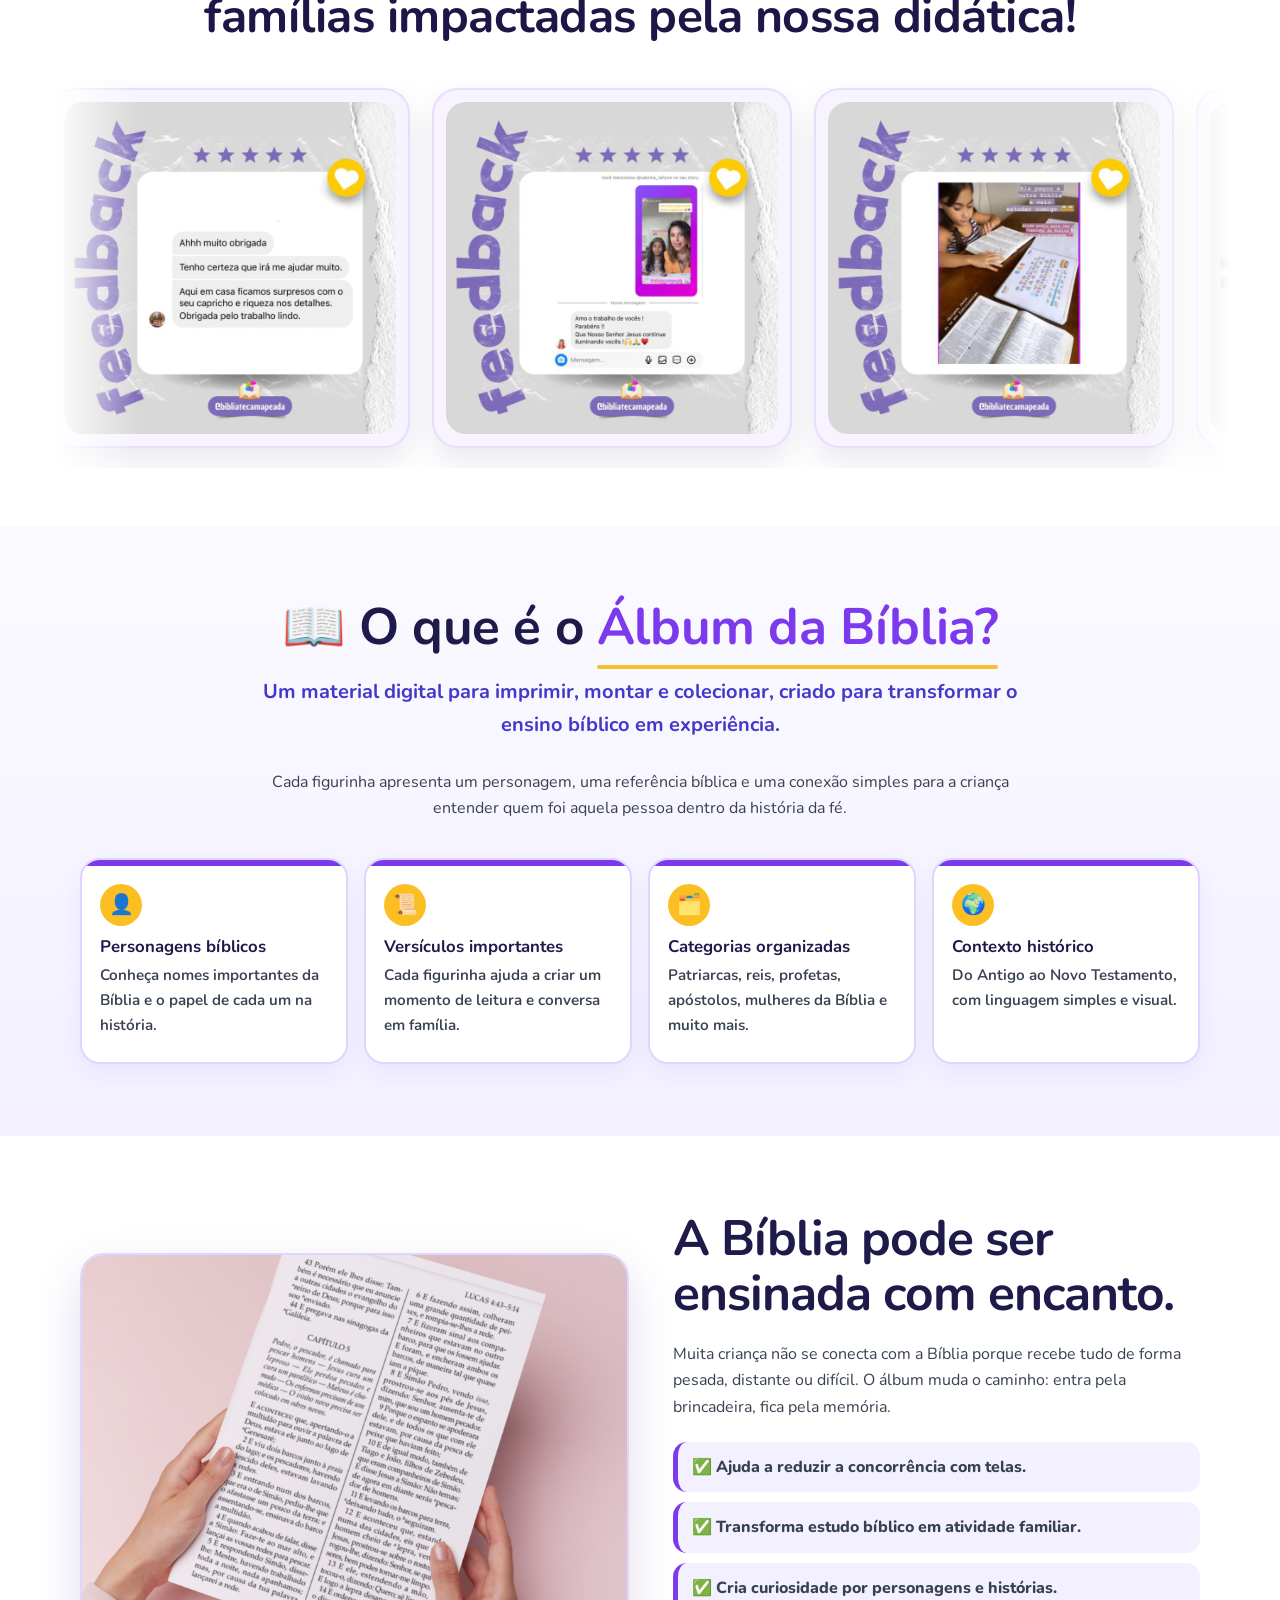
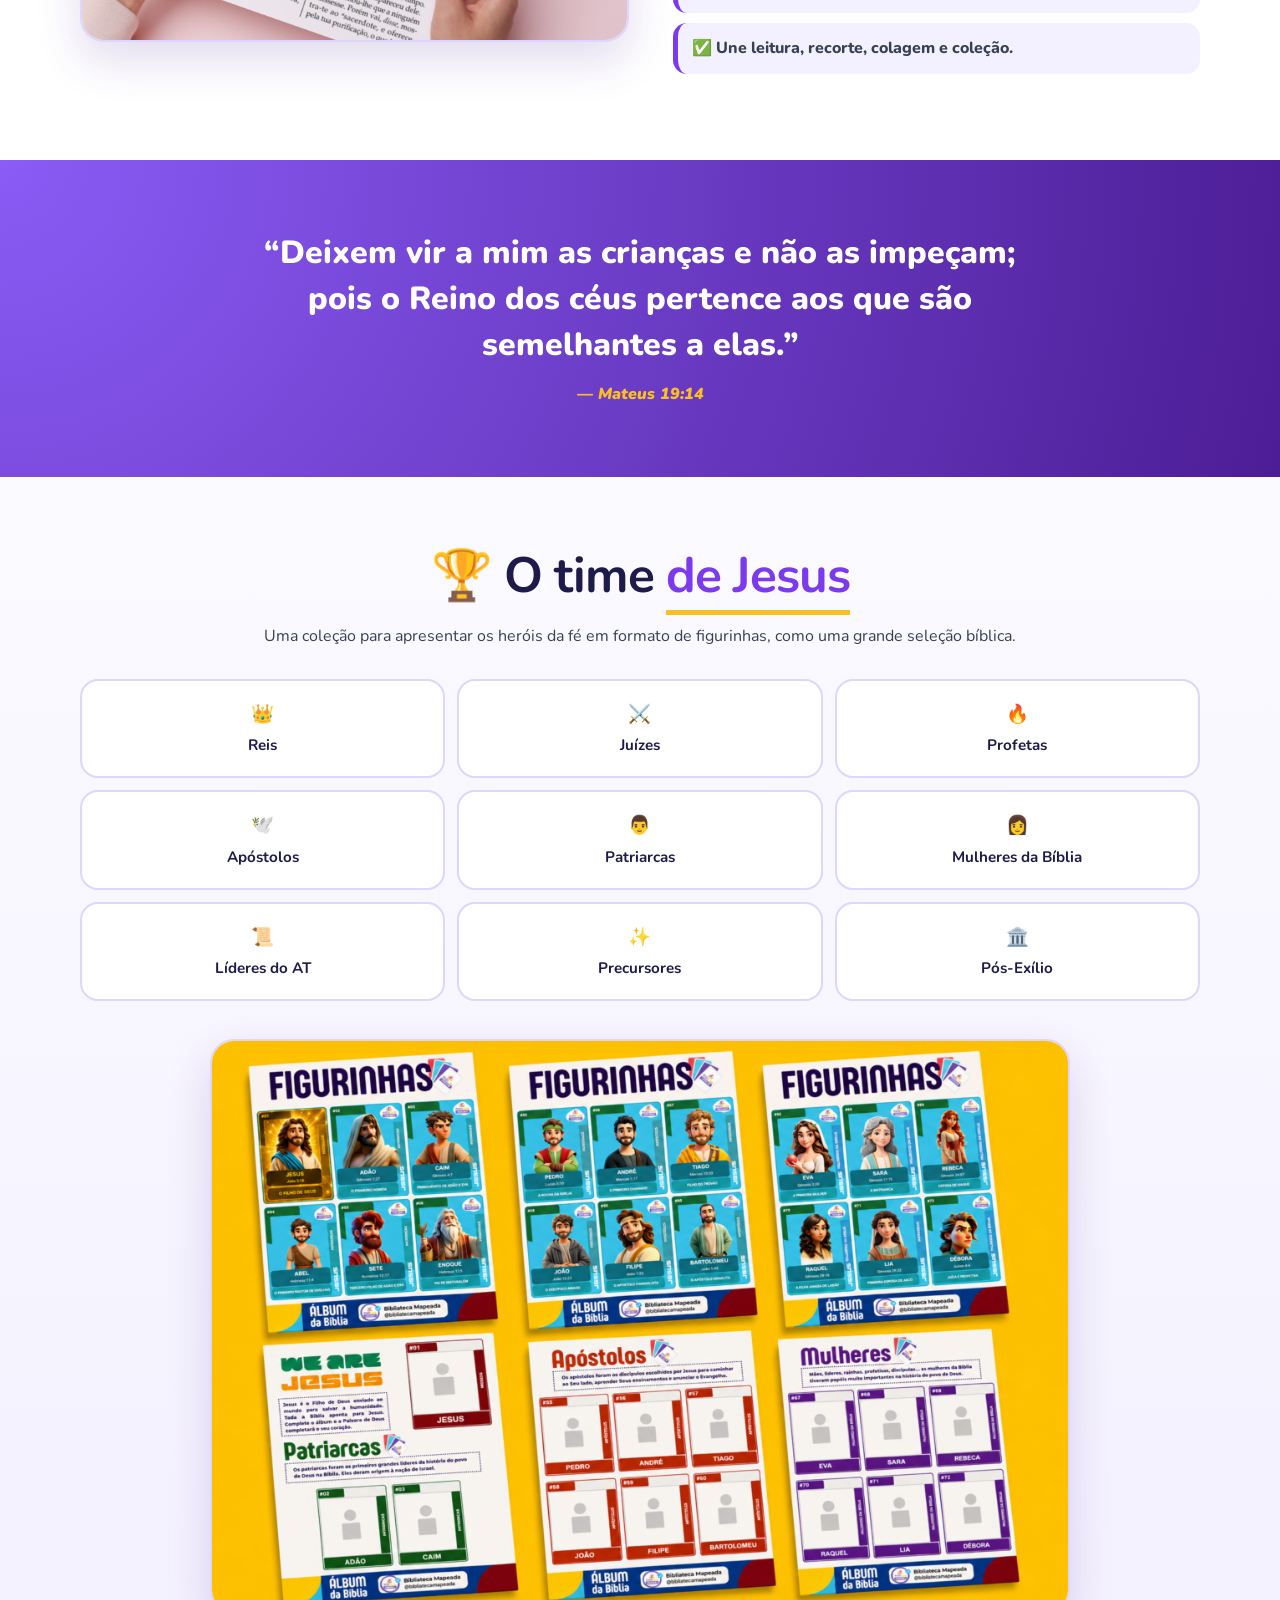
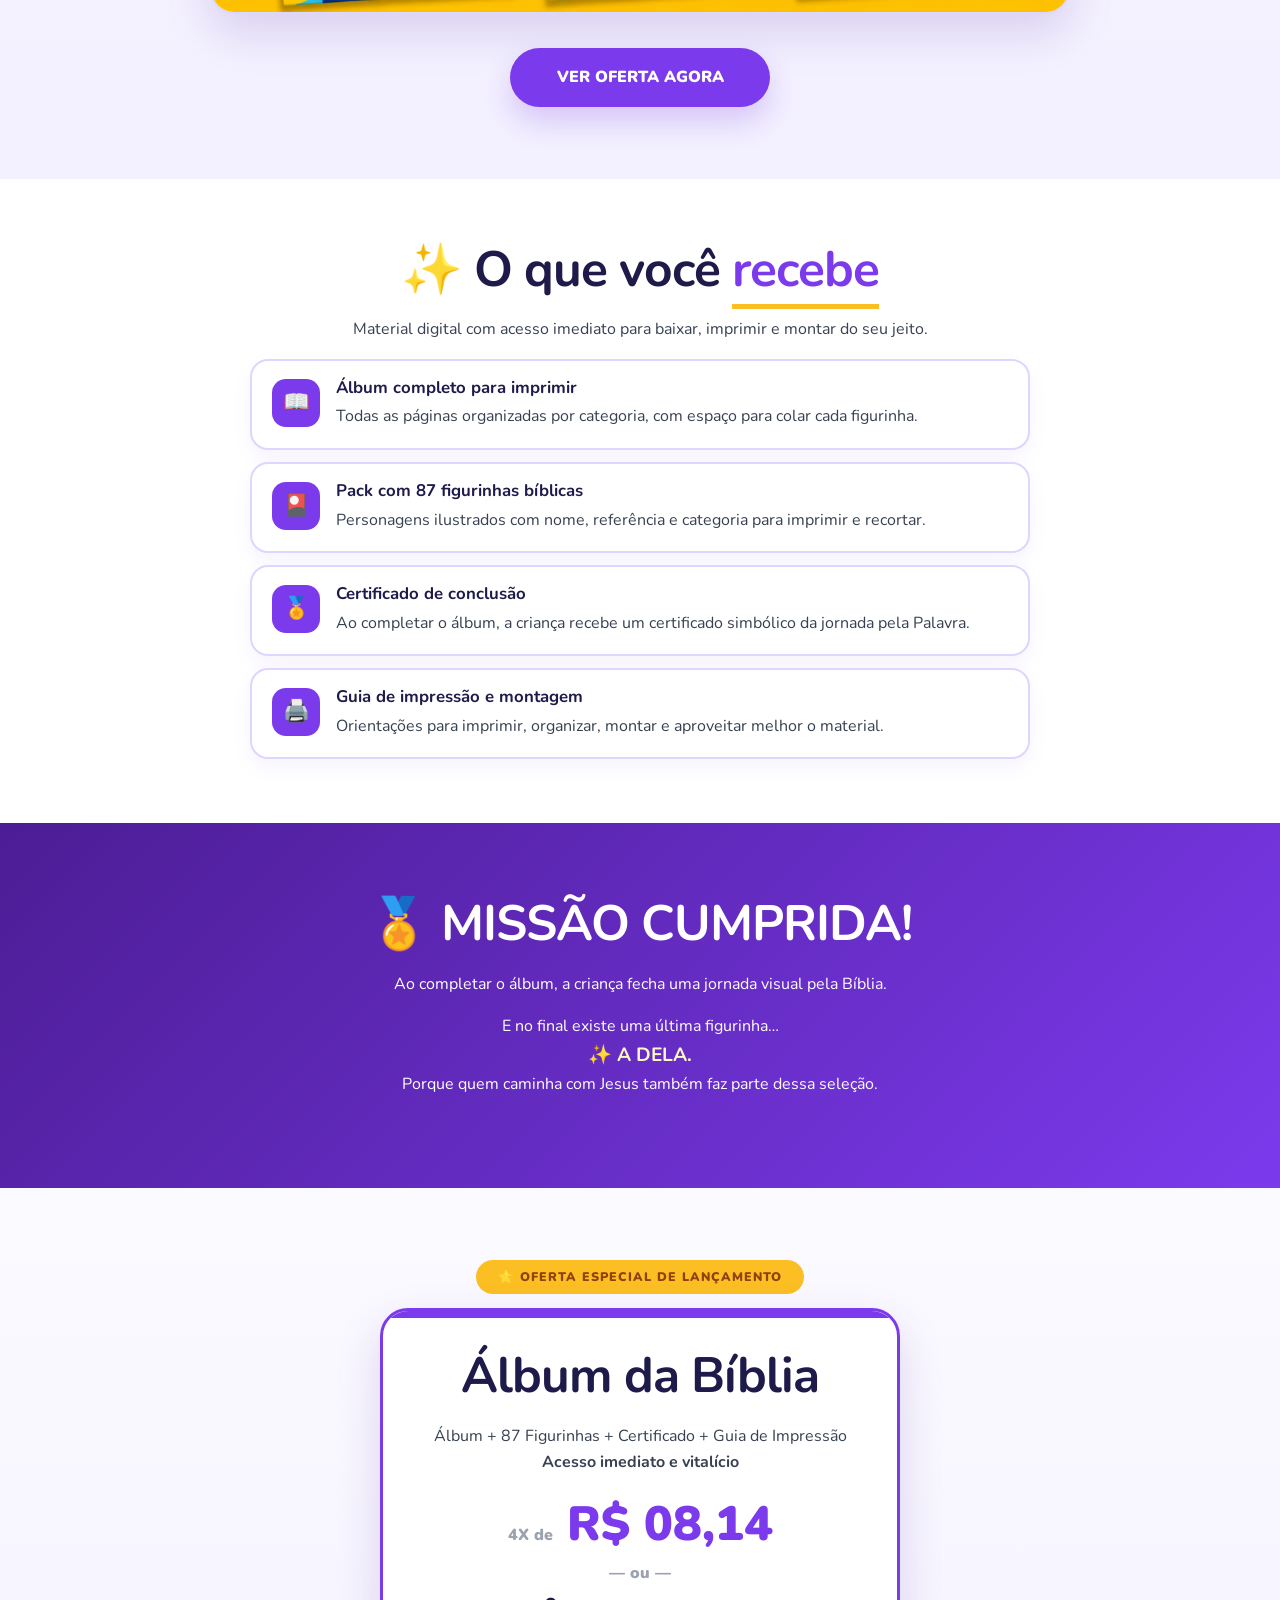
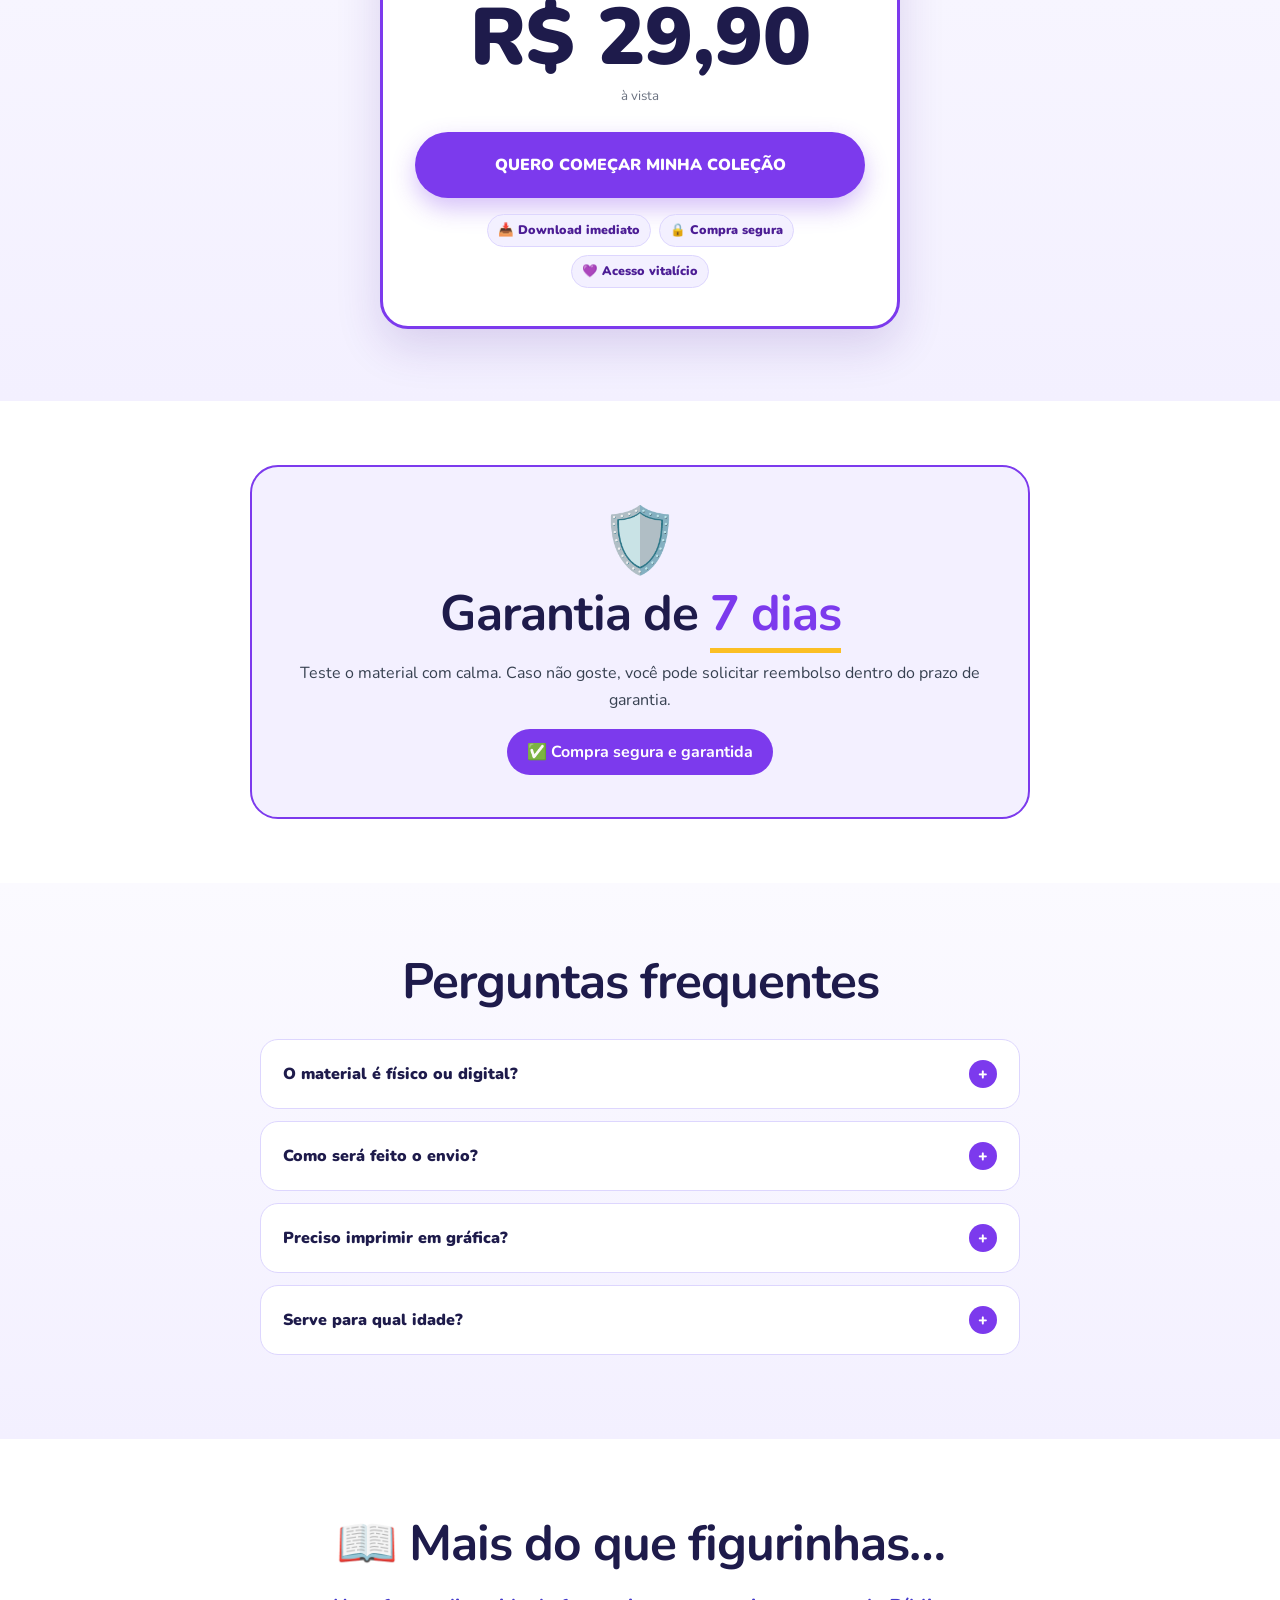
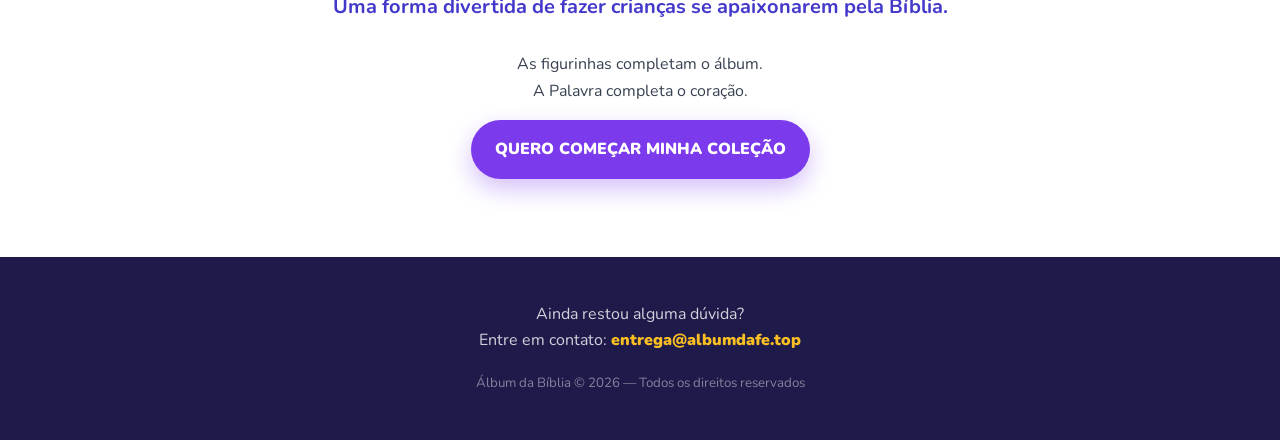
==== commit 81d5fc80: "corrige quantidade de figurinhas e paginas do album" ====
--- a/index.html
+++ b/index.html
@@ -7,6 +7,7 @@
   <title>Álbum da Bíblia | Figurinhas Bíblicas</title>
 
   <meta name="description" content="Álbum da Bíblia com figurinhas bíblicas para imprimir, colecionar e ensinar a Palavra de forma lúdica." />
+  <link rel="icon" type="image/png" href="soucer/img/ico.png">
 
   <link rel="preconnect" href="https://fonts.googleapis.com" />
   <link rel="preconnect" href="https://fonts.gstatic.com" crossorigin />
@@ -601,17 +602,17 @@
       <div class="container">
         <div class="stats-grid">
           <div>
-            <strong>87</strong>
+            <strong>80</strong>
             <span>Figurinhas Bíblicas</span>
           </div>
 
           <div>
-            <strong>9</strong>
+            <strong>10</strong>
             <span>Categorias</span>
           </div>
 
           <div>
-            <strong>20+</strong>
+            <strong>14+</strong>
             <span>Páginas de Álbum</span>
           </div>
 
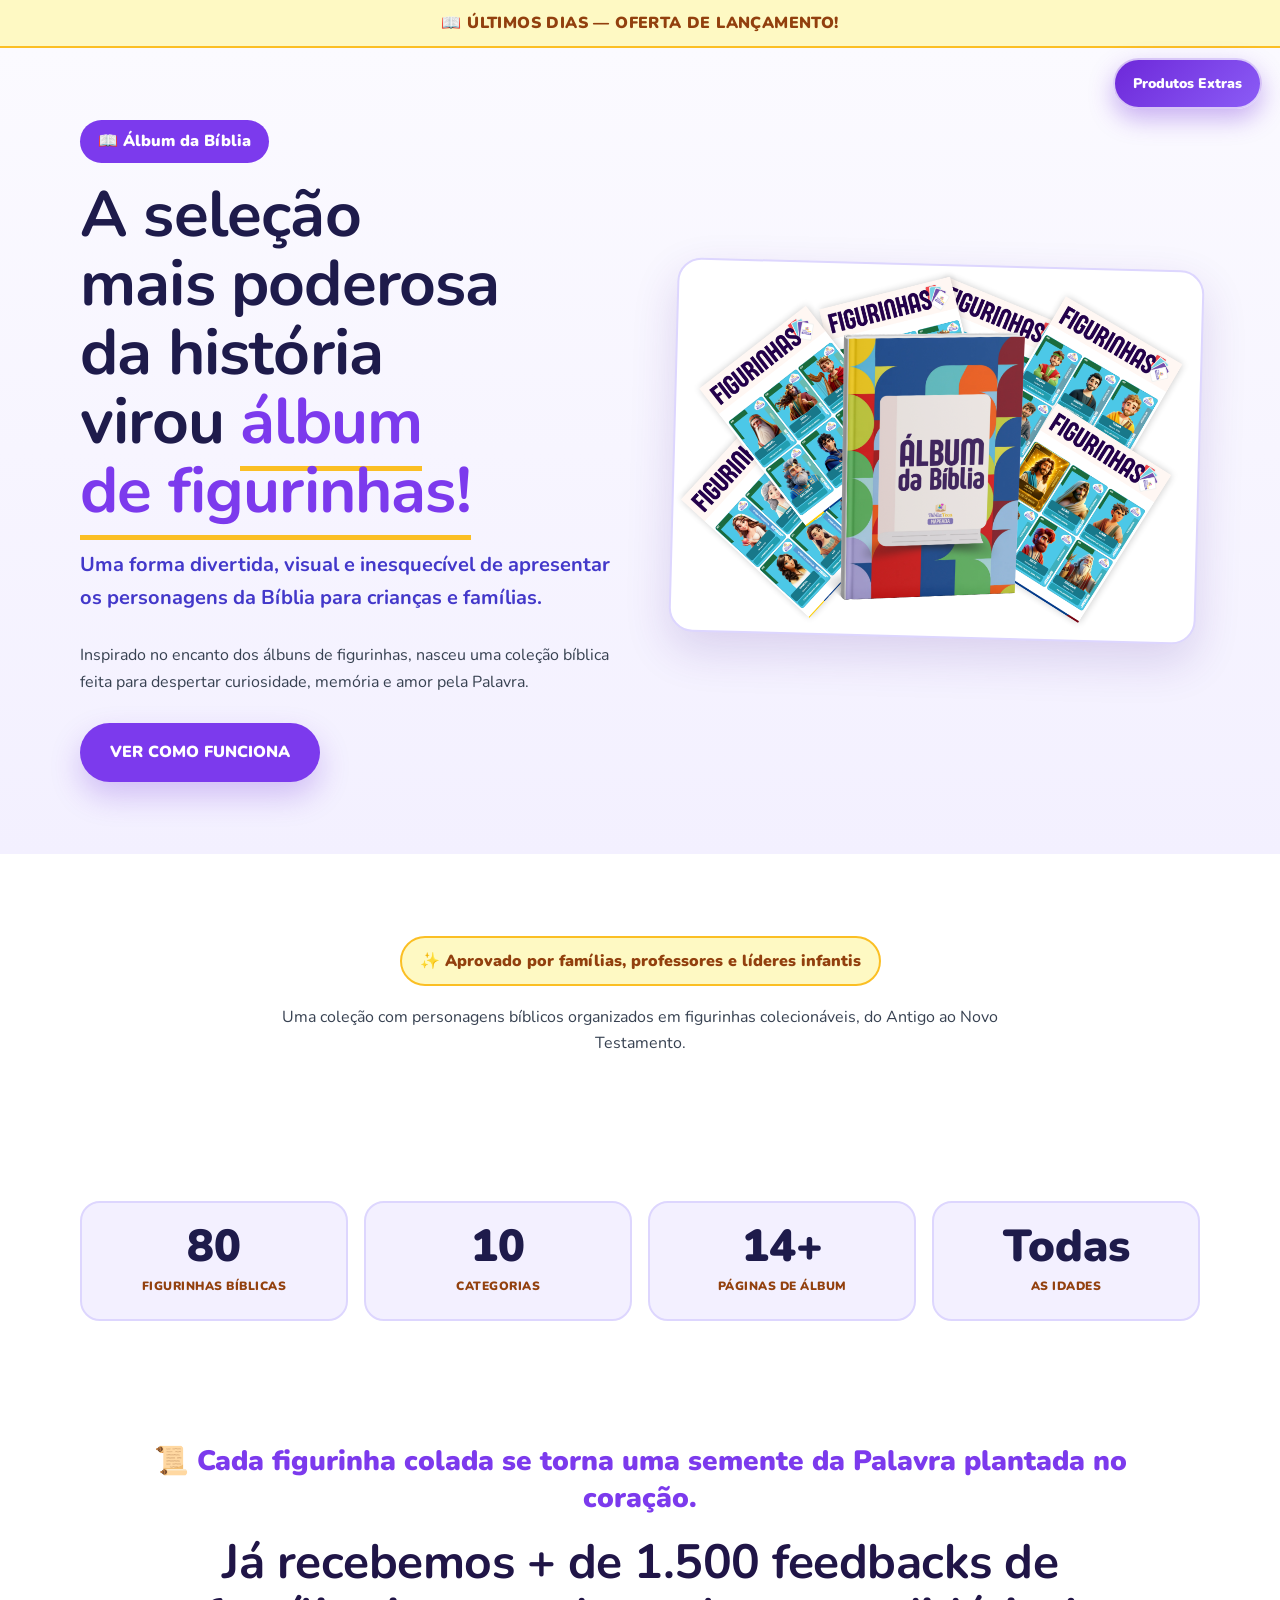
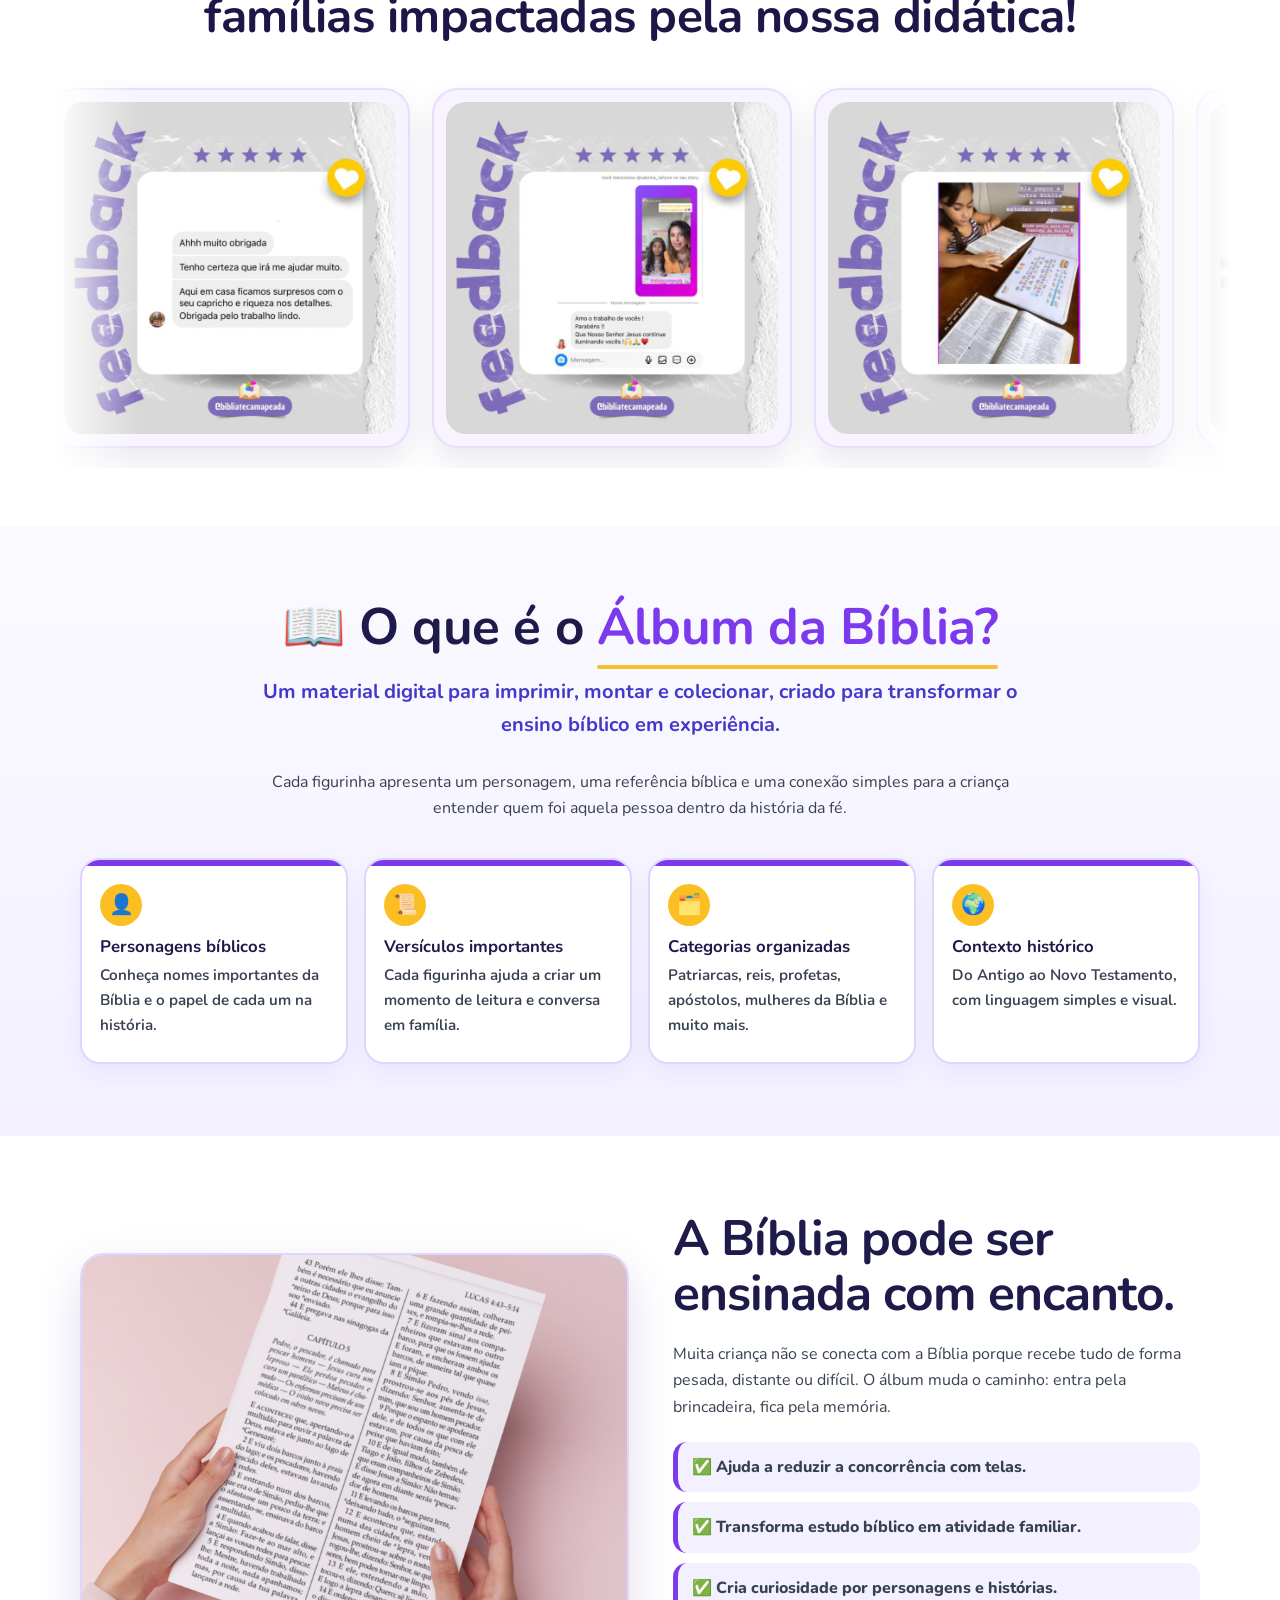
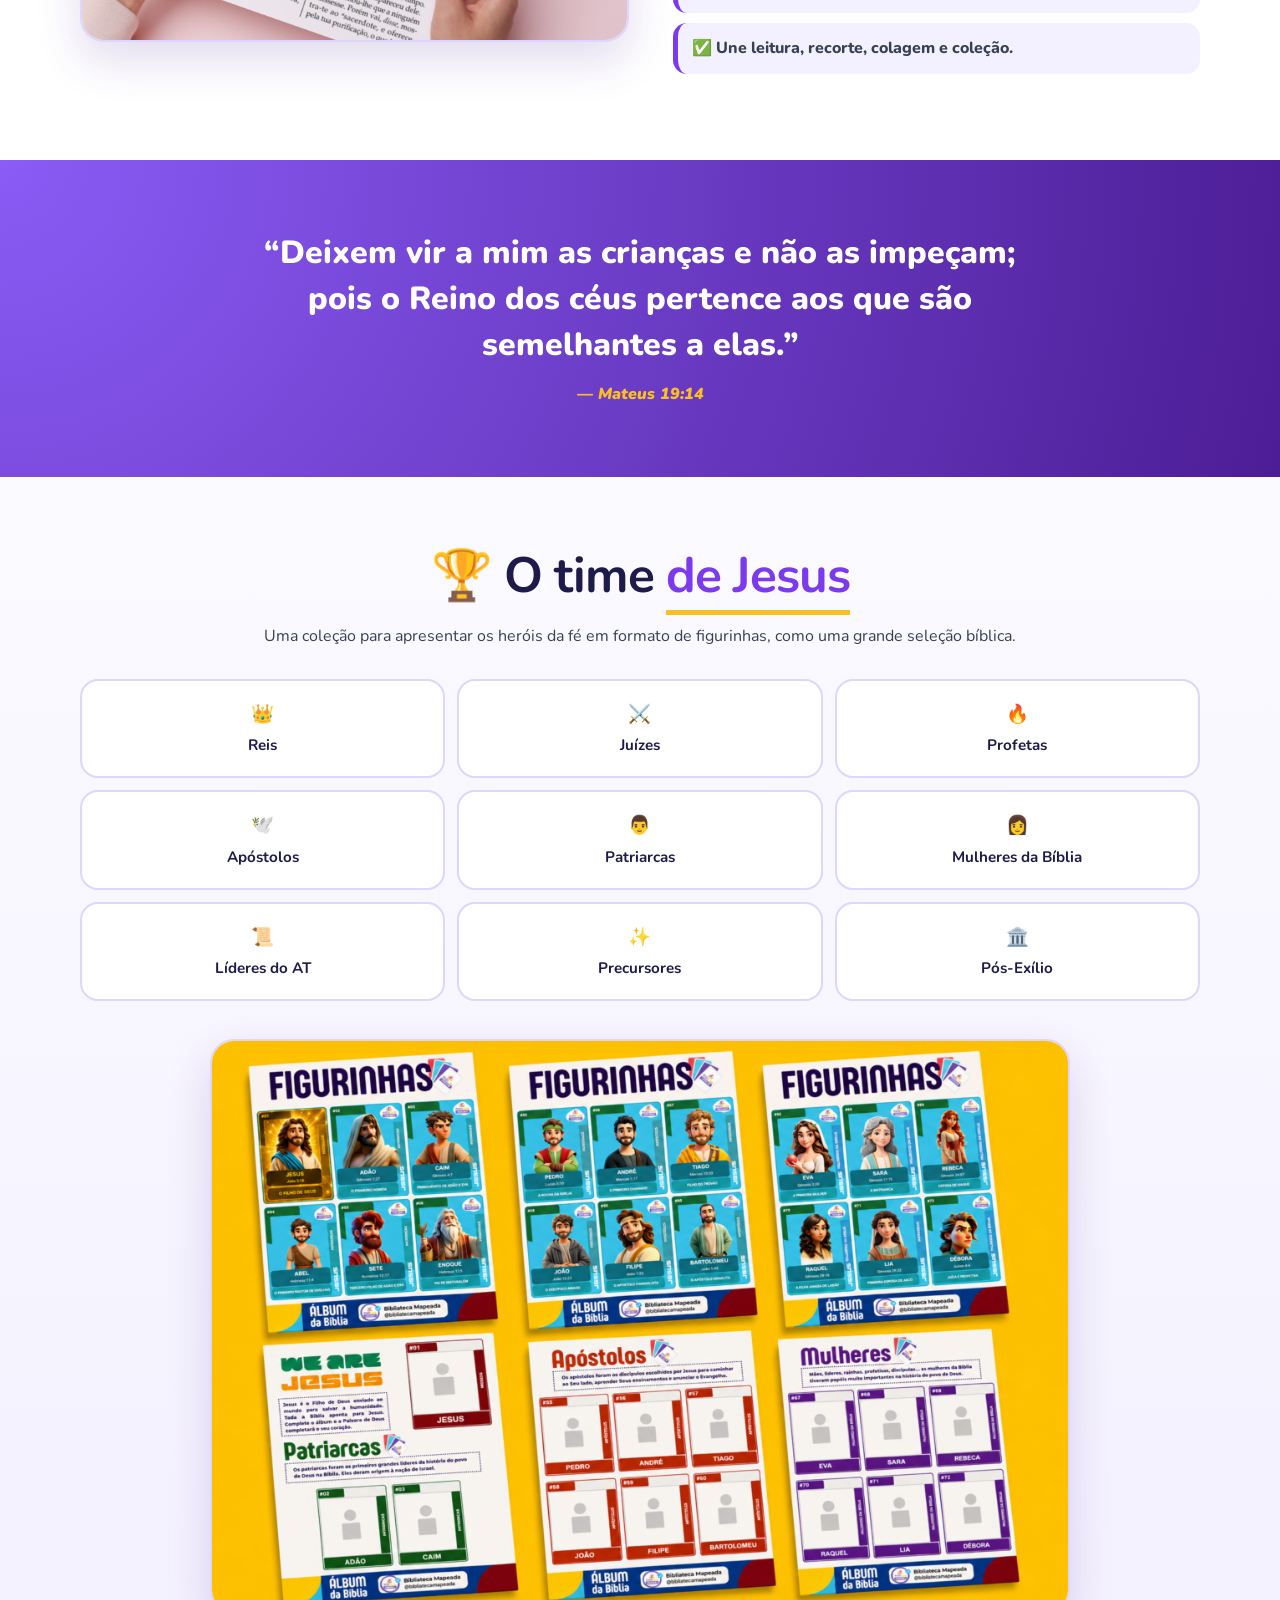
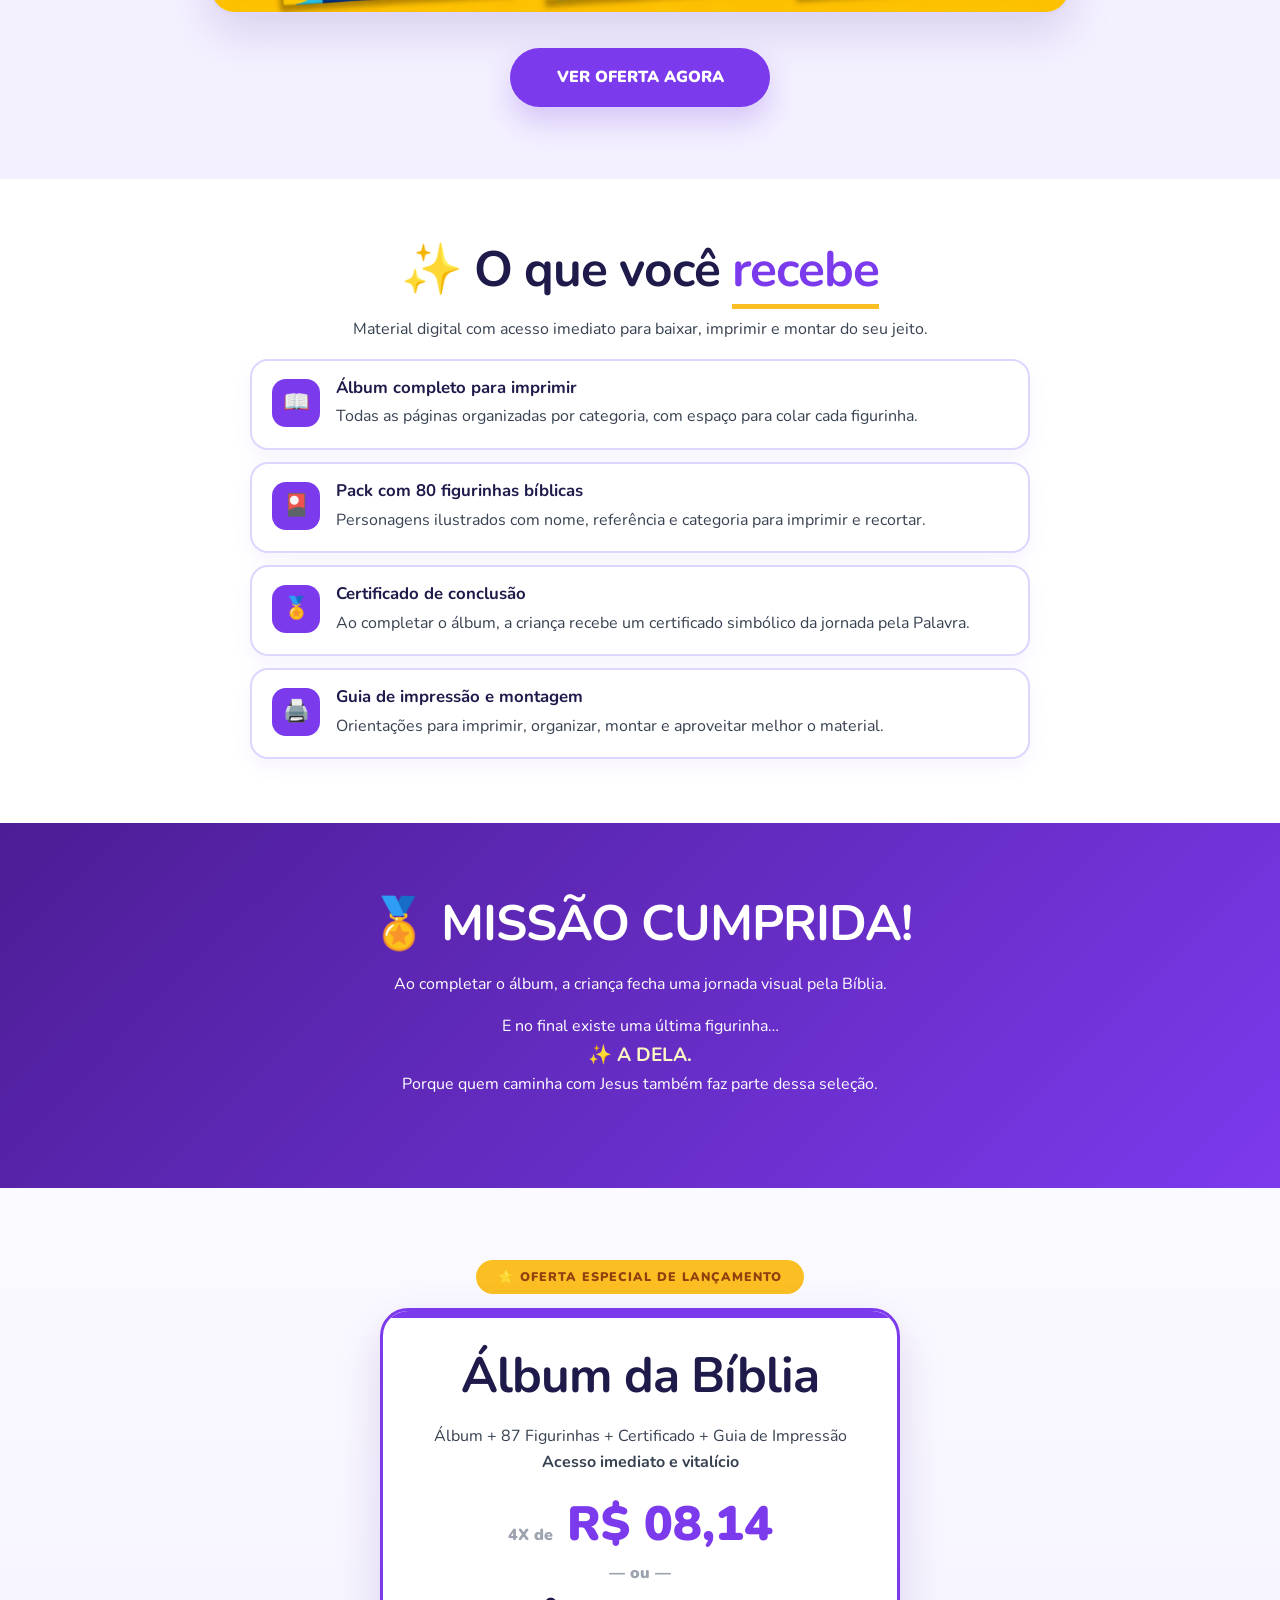
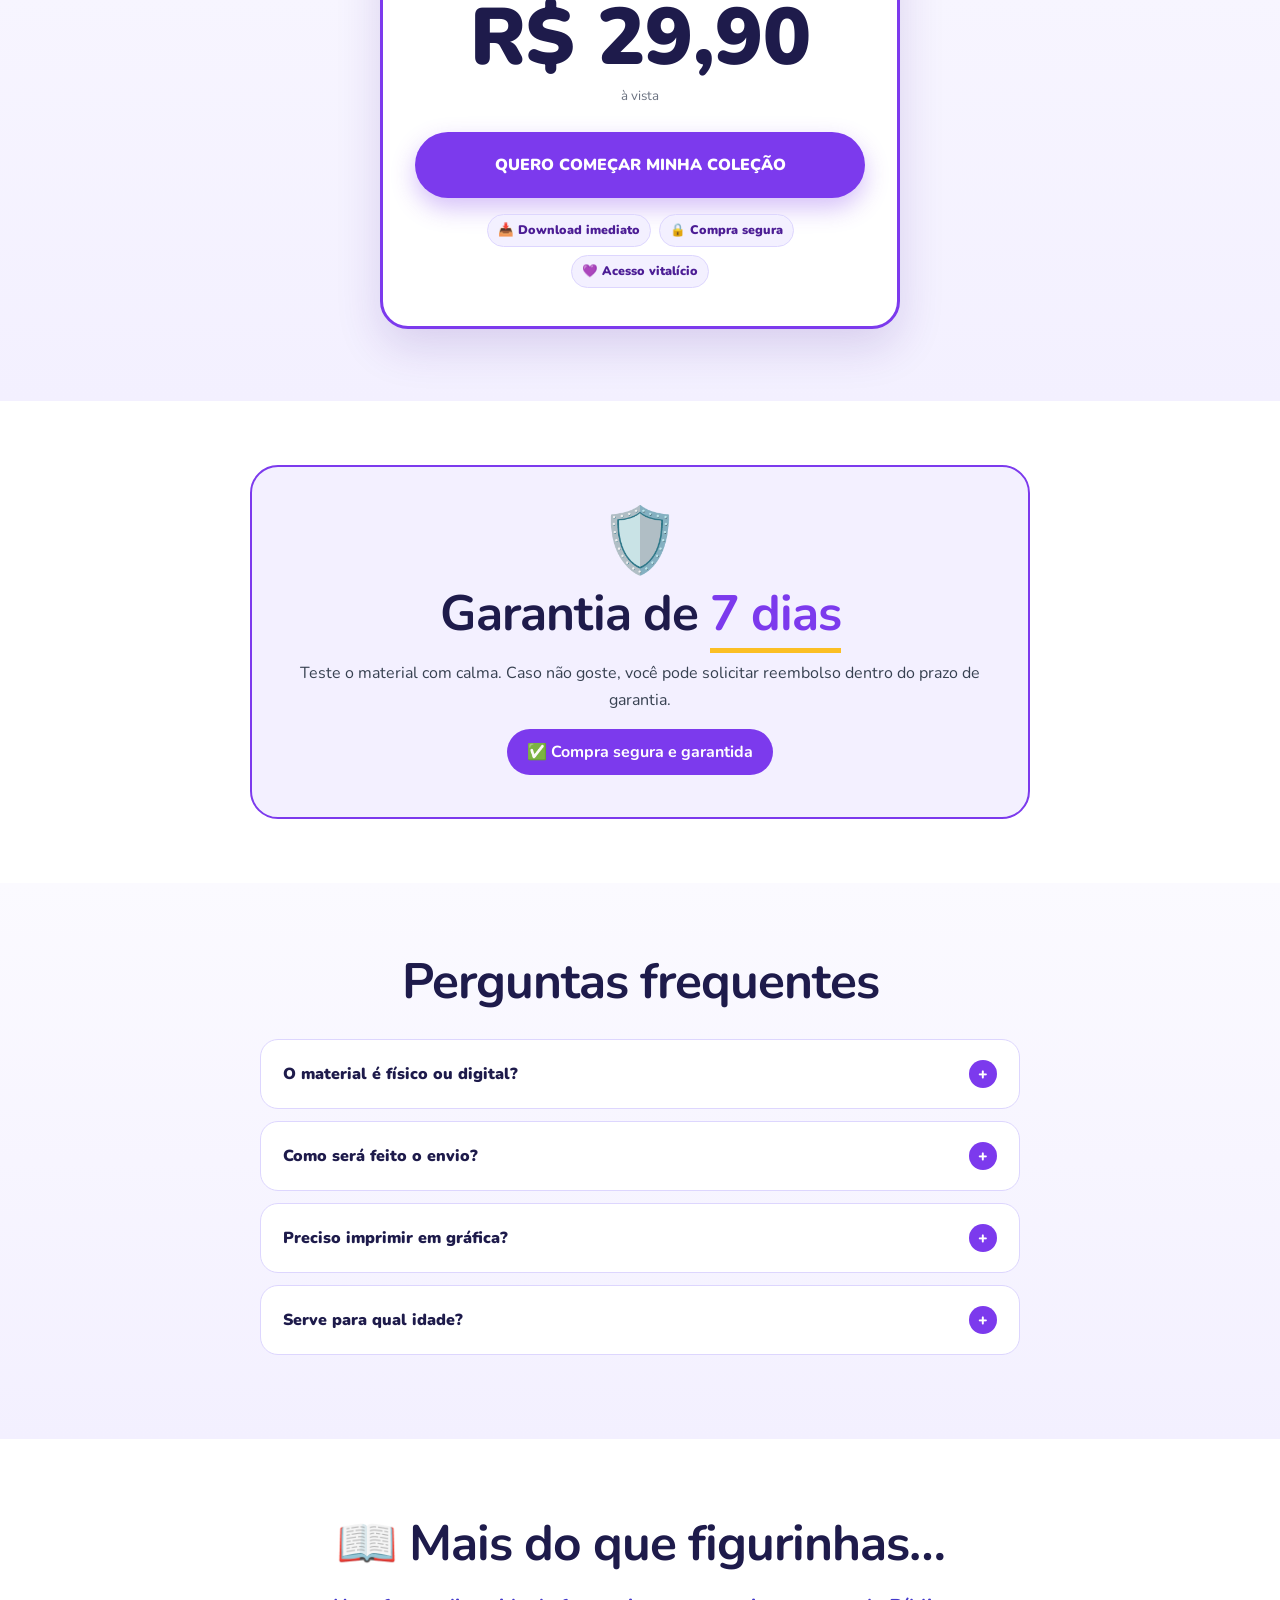
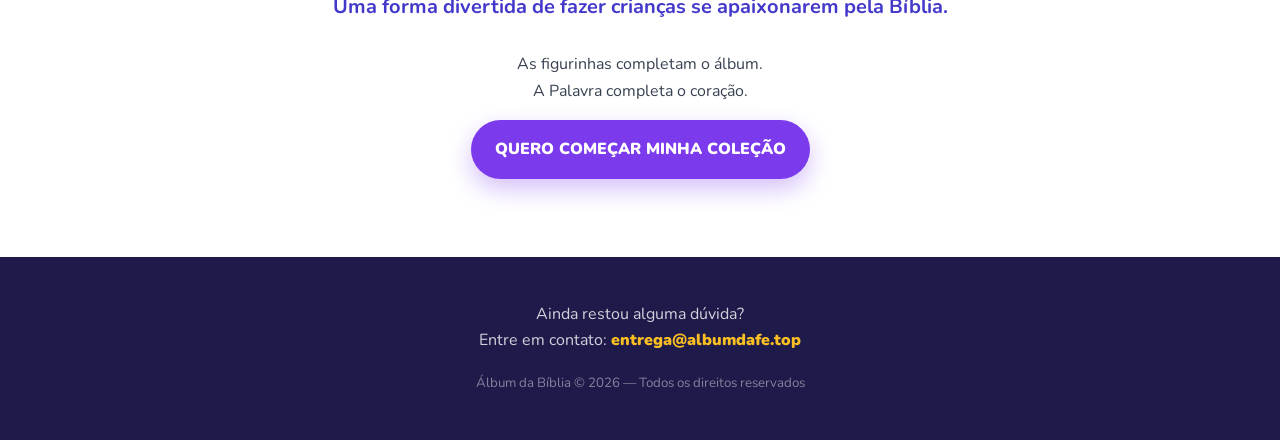
==== commit 848a30b9: "corrige quantidade de figurinhas e paginas do album" ====
--- a/index.html
+++ b/index.html
@@ -857,7 +857,7 @@
         <article class="receive-item">
           <span>🎴</span>
           <div>
-            <h3>Pack com 87 figurinhas bíblicas</h3>
+            <h3>Pack com 80 figurinhas bíblicas</h3>
             <p>Personagens ilustrados com nome, referência e categoria para imprimir e recortar.</p>
           </div>
         </article>
